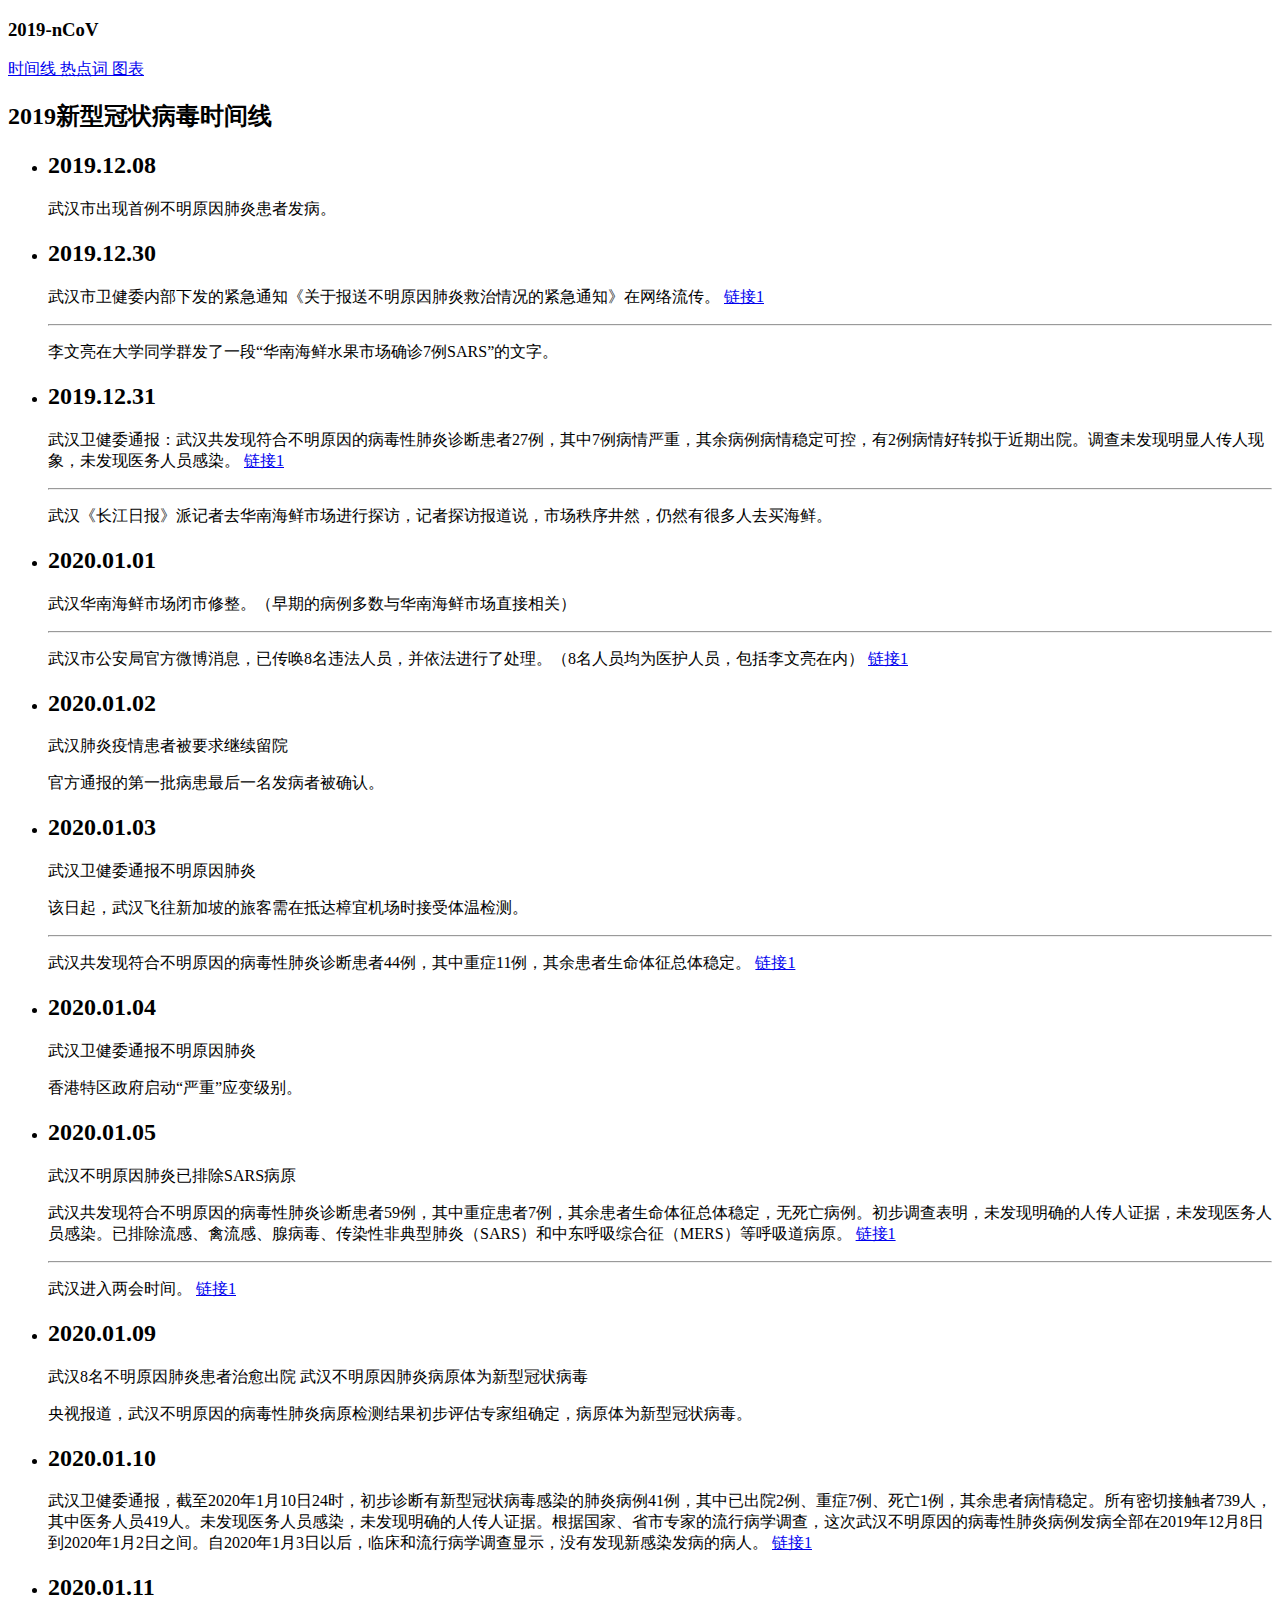
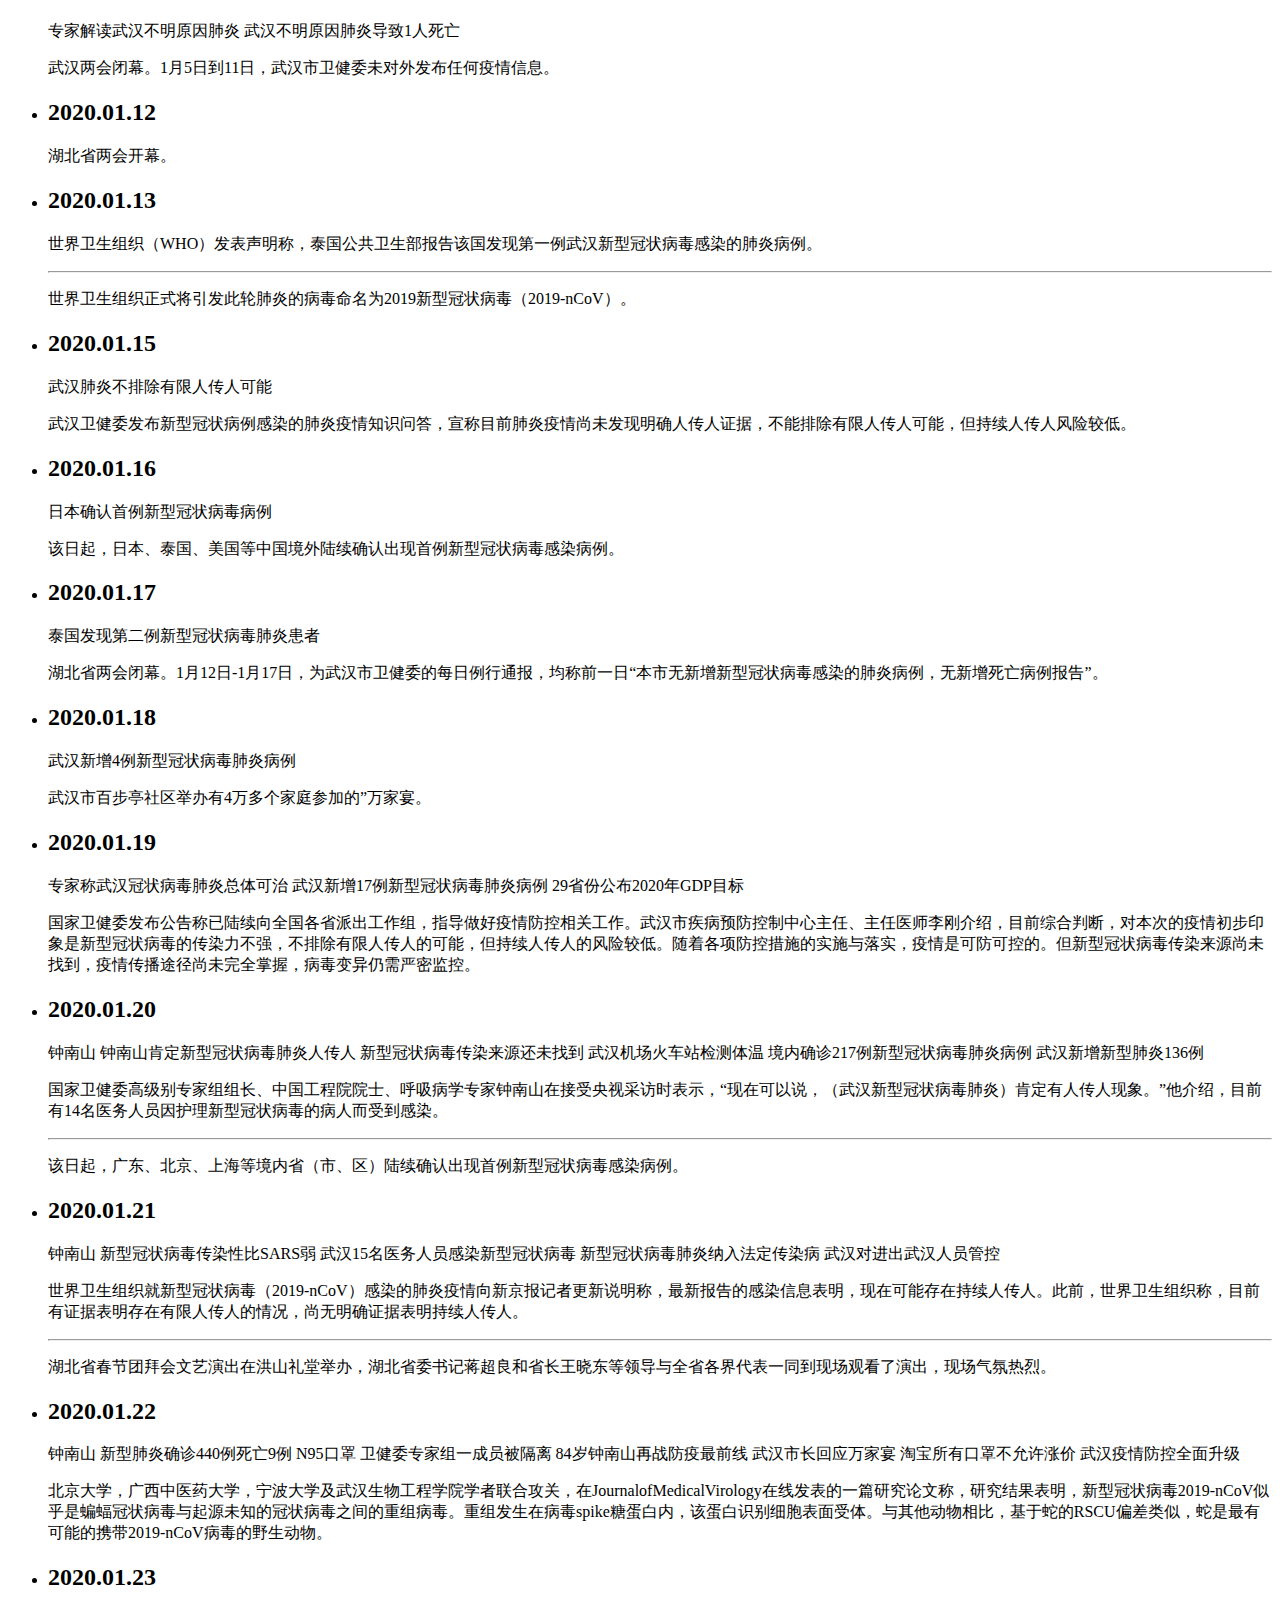
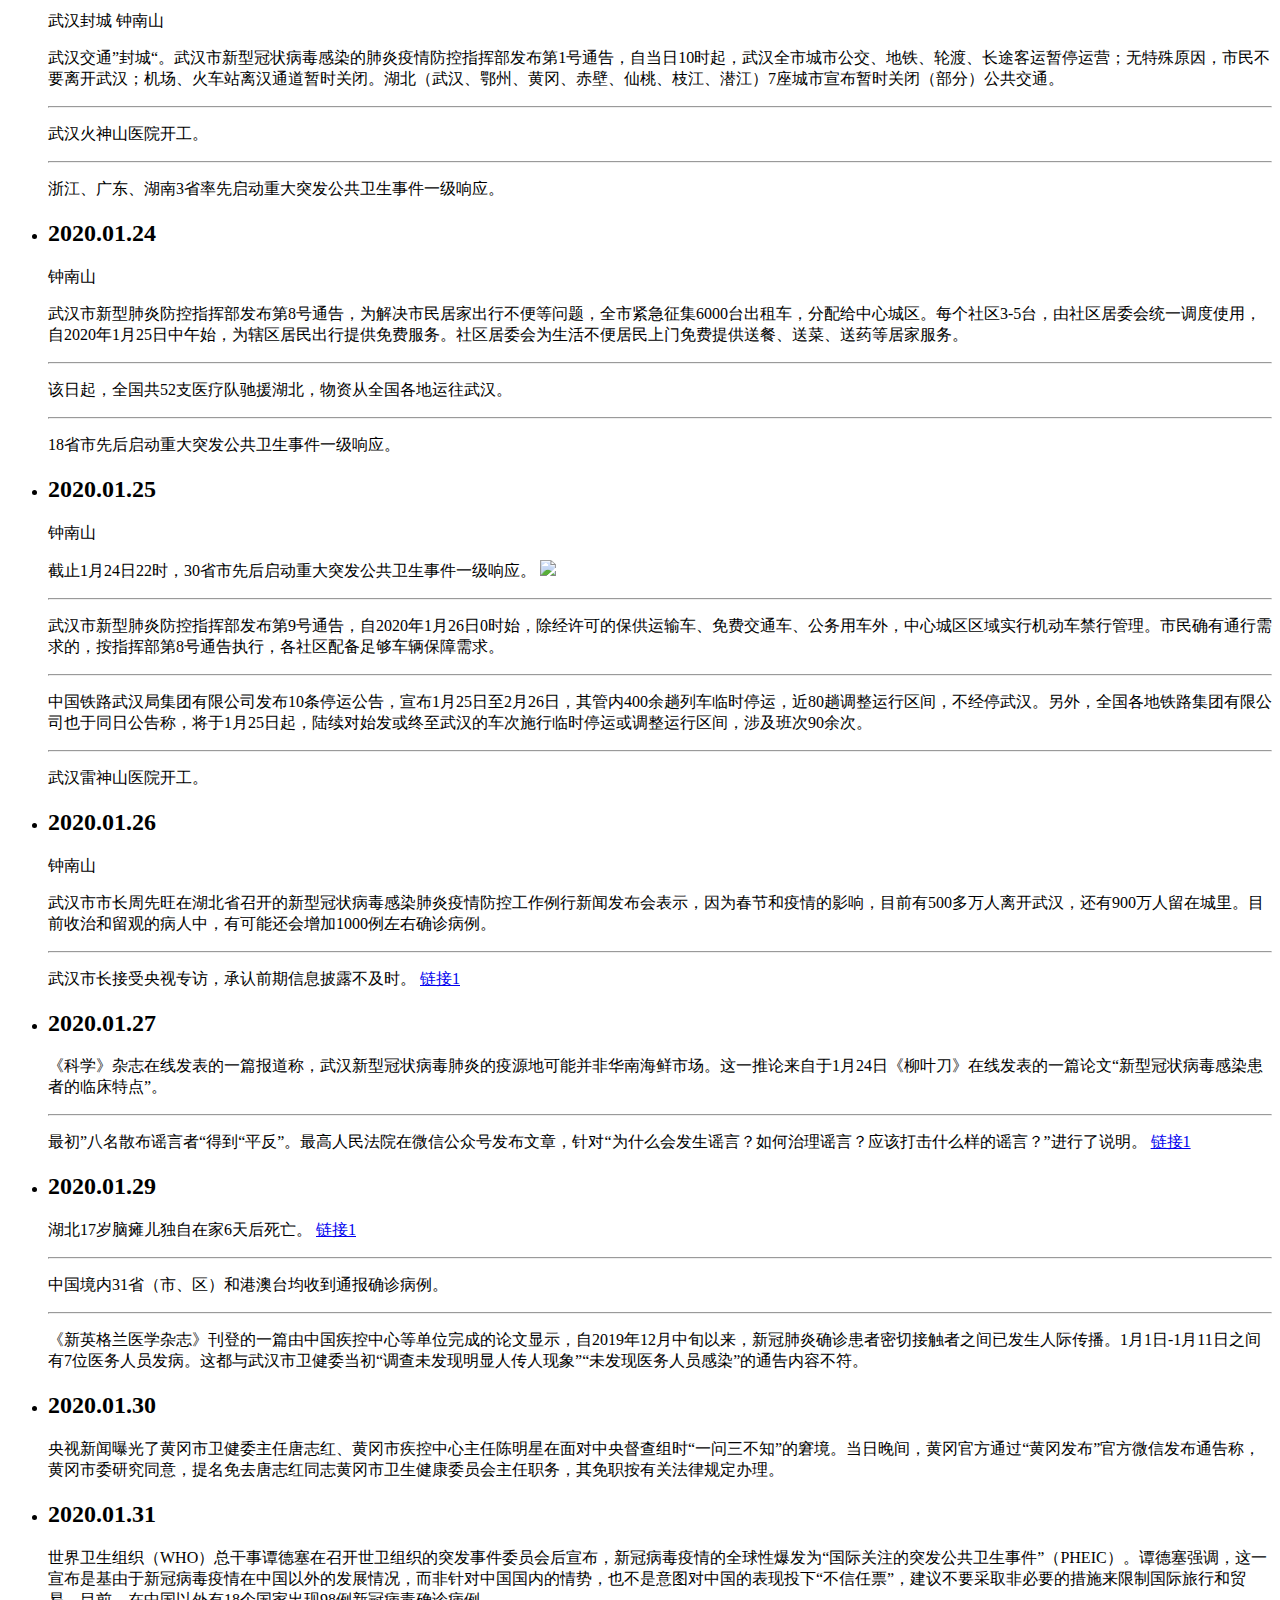
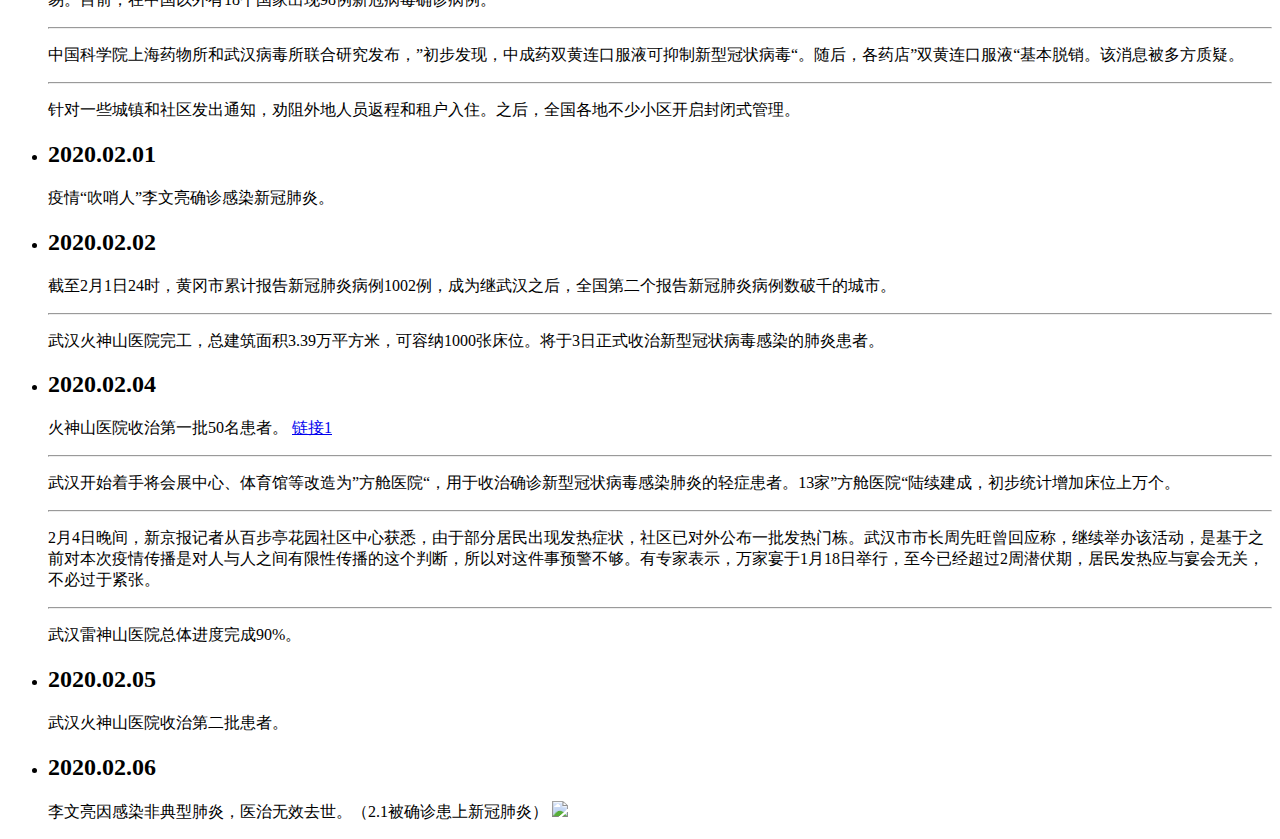
==== index.html @ a0ab7d96 "update keywords" ====
<!DOCTYPE html>
<html lang="en">
 <head>
  <meta charset="utf-8"/>
  <meta content="width=device-width, initial-scale=1, shrink-to-fit=no" name="viewport"/>
  <title>
   2019-nCoV
  </title>
  <meta content="2019-nCoV" name="description">
   <meta content="Jinglin Zou, Guodong Jin"/>
   <link href="https://2019-n-cov.github.io/css/bootstrap.min.css" rel="stylesheet"/>
   <link href="https://2019-n-cov.github.io/css/all.css" rel="stylesheet"/>
   <link href="https://2019-n-cov.github.io/css/font-awesome.min.css" rel="stylesheet"/>
   <link href="https://2019-n-cov.github.io/css/main.css" rel="stylesheet"/>
   <link href="https://2019-n-cov.github.io/css/thumbnail.css" rel="stylesheet"/>
   <script src="https://2019-n-cov.github.io/js/jquery-3.3.1.slim.min.js" type="text/javascript">
   </script>
  </meta>
 </head>
 <body>
  <div class="conver-container d-flex w-100 h-100 p-3 mx-auto flex-column">
   <header class="masthead mb-auto">
    <div class="inner">
     <h3 class="masthead-brand">
      2019-nCoV
     </h3>
     <nav class="nav nav-masthead justify-content-center">
      <a class="nav-link active" href="#">
       时间线
      </a>
      <a class="nav-link" href="https://2019-n-cov.github.io/keyword.html">
       热点词
      </a>
      <a class="nav-link" href="https://2019-n-cov.github.io/graphs.html">
       图表
      </a>
     </nav>
    </div>
   </header>
   <div class="container py-5">
    <div class="row text-center mb-5">
     <div class="col-lg-8 mx-auto">
      <h2 class="mb-0">
       2019新型冠状病毒时间线
      </h2>
     </div>
    </div>
    <!-- End -->
    <div class="row">
     <div class="col-lg-7 mx-auto">
      <!-- Timeline -->
      <ul class="timeline">
       <li class="timeline-item bg-white rounded ml-3 p-4 shadow">
        <div class="timeline-arrow">
        </div>
        <h2 class="h5 mb-0">
         2019.12.08
        </h2>
        <p class="text-small mt-2 font-weight-light">
         武汉市出现首例不明原因肺炎患者发病。
        </p>
       </li>
       <li class="timeline-item bg-white rounded ml-3 p-4 shadow">
        <div class="timeline-arrow">
        </div>
        <h2 class="h5 mb-0">
         2019.12.30
        </h2>
        <p class="text-small mt-2 font-weight-light">
         武汉市卫健委内部下发的紧急通知《关于报送不明原因肺炎救治情况的紧急通知》在网络流传。
         <a href="http://www.bjnews.com.cn/news/2019/12/31/668430.html">
          链接1
         </a>
        </p>
        <hr/>
        <p class="text-small mt-2 font-weight-light">
         李文亮在大学同学群发了一段“华南海鲜水果市场确诊7例SARS”的文字。
        </p>
       </li>
       <li class="timeline-item bg-white rounded ml-3 p-4 shadow">
        <div class="timeline-arrow">
        </div>
        <h2 class="h5 mb-0">
         2019.12.31
        </h2>
        <p class="text-small mt-2 font-weight-light">
         武汉卫健委通报：武汉共发现符合不明原因的病毒性肺炎诊断患者27例，其中7例病情严重，其余病例病情稳定可控，有2例病情好转拟于近期出院。调查未发现明显人传人现象，未发现医务人员感染。
         <a href="http://wjw.hubei.gov.cn/fbjd/dtyw/201912/t20191231_1822343.shtml">
          链接1
         </a>
        </p>
        <hr/>
        <p class="text-small mt-2 font-weight-light">
         武汉《长江日报》派记者去华南海鲜市场进行探访，记者探访报道说，市场秩序井然，仍然有很多人去买海鲜。
        </p>
       </li>
       <li class="timeline-item bg-white rounded ml-3 p-4 shadow">
        <div class="timeline-arrow">
        </div>
        <h2 class="h5 mb-0">
         2020.01.01
        </h2>
        <p class="text-small mt-2 font-weight-light">
         武汉华南海鲜市场闭市修整。（早期的病例多数与华南海鲜市场直接相关）
        </p>
        <hr/>
        <p class="text-small mt-2 font-weight-light">
         武汉市公安局官方微博消息，已传唤8名违法人员，并依法进行了处理。（8名人员均为医护人员，包括李文亮在内）
         <a href="https://chinadigitaltimes.net/chinese/2020/01/%E3%80%90%E6%97%A7%E9%97%BB%E9%87%8D%E6%B8%A9%E3%80%91%E6%AD%A6%E6%B1%89%E8%AD%A6%E6%96%B9%EF%BC%9A8%E4%BA%BA%E6%95%A3%E5%B8%83%E6%AD%A6%E6%B1%89%E8%82%BA%E7%82%8E%E4%B8%8D%E5%AE%9E%E6%B6%88%E6%81%AF/">
          链接1
         </a>
        </p>
       </li>
       <li class="timeline-item bg-white rounded ml-3 p-4 shadow">
        <div class="timeline-arrow">
        </div>
        <h2 class="h5 mb-0">
         2020.01.02
        </h2>
        <span class="small text-gray">
         武汉肺炎疫情患者被要求继续留院
        </span>
        <p class="text-small mt-2 font-weight-light">
         官方通报的第一批病患最后一名发病者被确认。
        </p>
       </li>
       <li class="timeline-item bg-white rounded ml-3 p-4 shadow">
        <div class="timeline-arrow">
        </div>
        <h2 class="h5 mb-0">
         2020.01.03
        </h2>
        <span class="small text-gray">
         武汉卫健委通报不明原因肺炎
        </span>
        <p class="text-small mt-2 font-weight-light">
         该日起，武汉飞往新加坡的旅客需在抵达樟宜机场时接受体温检测。
        </p>
        <hr/>
        <p class="text-small mt-2 font-weight-light">
         武汉共发现符合不明原因的病毒性肺炎诊断患者44例，其中重症11例，其余患者生命体征总体稳定。
         <a href="http://wjw.hubei.gov.cn/fbjd/dtyw/202001/t20200105_1903301.shtml">
          链接1
         </a>
        </p>
       </li>
       <li class="timeline-item bg-white rounded ml-3 p-4 shadow">
        <div class="timeline-arrow">
        </div>
        <h2 class="h5 mb-0">
         2020.01.04
        </h2>
        <span class="small text-gray">
         武汉卫健委通报不明原因肺炎
        </span>
        <p class="text-small mt-2 font-weight-light">
         香港特区政府启动“严重”应变级别。
        </p>
       </li>
       <li class="timeline-item bg-white rounded ml-3 p-4 shadow">
        <div class="timeline-arrow">
        </div>
        <h2 class="h5 mb-0">
         2020.01.05
        </h2>
        <span class="small text-gray">
         武汉不明原因肺炎已排除SARS病原
        </span>
        <p class="text-small mt-2 font-weight-light">
         武汉共发现符合不明原因的病毒性肺炎诊断患者59例，其中重症患者7例，其余患者生命体征总体稳定，无死亡病例。初步调查表明，未发现明确的人传人证据，未发现医务人员感染。已排除流感、禽流感、腺病毒、传染性非典型肺炎（SARS）和中东呼吸综合征（MERS）等呼吸道病原。
         <a href="http://wjw.hubei.gov.cn/fbjd/dtyw/202001/t20200105_1903304.shtml">
          链接1
         </a>
        </p>
        <hr/>
        <p class="text-small mt-2 font-weight-light">
         武汉进入两会时间。
         <a href="http://cjrb.cnhan.com/cjrb/20200106/6907.htm">
          链接1
         </a>
        </p>
       </li>
       <li class="timeline-item bg-white rounded ml-3 p-4 shadow">
        <div class="timeline-arrow">
        </div>
        <h2 class="h5 mb-0">
         2020.01.09
        </h2>
        <span class="small text-gray">
         武汉8名不明原因肺炎患者治愈出院
        </span>
        <span class="small text-gray">
         武汉不明原因肺炎病原体为新型冠状病毒
        </span>
        <p class="text-small mt-2 font-weight-light">
         央视报道，武汉不明原因的病毒性肺炎病原检测结果初步评估专家组确定，病原体为新型冠状病毒。
        </p>
       </li>
       <li class="timeline-item bg-white rounded ml-3 p-4 shadow">
        <div class="timeline-arrow">
        </div>
        <h2 class="h5 mb-0">
         2020.01.10
        </h2>
        <p class="text-small mt-2 font-weight-light">
         武汉卫健委通报，截至2020年1月10日24时，初步诊断有新型冠状病毒感染的肺炎病例41例，其中已出院2例、重症7例、死亡1例，其余患者病情稳定。所有密切接触者739人，其中医务人员419人。未发现医务人员感染，未发现明确的人传人证据。根据国家、省市专家的流行病学调查，这次武汉不明原因的病毒性肺炎病例发病全部在2019年12月8日到2020年1月2日之间。自2020年1月3日以后，临床和流行病学调查显示，没有发现新感染发病的病人。
         <a href="http://wjw.hubei.gov.cn/fbjd/dtyw/202001/t20200111_1910442.shtml">
          链接1
         </a>
        </p>
       </li>
       <li class="timeline-item bg-white rounded ml-3 p-4 shadow">
        <div class="timeline-arrow">
        </div>
        <h2 class="h5 mb-0">
         2020.01.11
        </h2>
        <span class="small text-gray">
         专家解读武汉不明原因肺炎
        </span>
        <span class="small text-gray">
         武汉不明原因肺炎导致1人死亡
        </span>
        <p class="text-small mt-2 font-weight-light">
         武汉两会闭幕。1月5日到11日，武汉市卫健委未对外发布任何疫情信息。
        </p>
       </li>
       <li class="timeline-item bg-white rounded ml-3 p-4 shadow">
        <div class="timeline-arrow">
        </div>
        <h2 class="h5 mb-0">
         2020.01.12
        </h2>
        <p class="text-small mt-2 font-weight-light">
         湖北省两会开幕。
        </p>
       </li>
       <li class="timeline-item bg-white rounded ml-3 p-4 shadow">
        <div class="timeline-arrow">
        </div>
        <h2 class="h5 mb-0">
         2020.01.13
        </h2>
        <p class="text-small mt-2 font-weight-light">
         世界卫生组织（WHO）发表声明称，泰国公共卫生部报告该国发现第一例武汉新型冠状病毒感染的肺炎病例。
        </p>
        <hr/>
        <p class="text-small mt-2 font-weight-light">
         世界卫生组织正式将引发此轮肺炎的病毒命名为2019新型冠状病毒（2019-nCoV）。
        </p>
       </li>
       <li class="timeline-item bg-white rounded ml-3 p-4 shadow">
        <div class="timeline-arrow">
        </div>
        <h2 class="h5 mb-0">
         2020.01.15
        </h2>
        <span class="small text-gray">
         武汉肺炎不排除有限人传人可能
        </span>
        <p class="text-small mt-2 font-weight-light">
         武汉卫健委发布新型冠状病例感染的肺炎疫情知识问答，宣称目前肺炎疫情尚未发现明确人传人证据，不能排除有限人传人可能，但持续人传人风险较低。
        </p>
       </li>
       <li class="timeline-item bg-white rounded ml-3 p-4 shadow">
        <div class="timeline-arrow">
        </div>
        <h2 class="h5 mb-0">
         2020.01.16
        </h2>
        <span class="small text-gray">
         日本确认首例新型冠状病毒病例
        </span>
        <p class="text-small mt-2 font-weight-light">
         该日起，日本、泰国、美国等中国境外陆续确认出现首例新型冠状病毒感染病例。
        </p>
       </li>
       <li class="timeline-item bg-white rounded ml-3 p-4 shadow">
        <div class="timeline-arrow">
        </div>
        <h2 class="h5 mb-0">
         2020.01.17
        </h2>
        <span class="small text-gray">
         泰国发现第二例新型冠状病毒肺炎患者
        </span>
        <p class="text-small mt-2 font-weight-light">
         湖北省两会闭幕。1月12日-1月17日，为武汉市卫健委的每日例行通报，均称前一日“本市无新增新型冠状病毒感染的肺炎病例，无新增死亡病例报告”。
        </p>
       </li>
       <li class="timeline-item bg-white rounded ml-3 p-4 shadow">
        <div class="timeline-arrow">
        </div>
        <h2 class="h5 mb-0">
         2020.01.18
        </h2>
        <span class="small text-gray">
         武汉新增4例新型冠状病毒肺炎病例
        </span>
        <p class="text-small mt-2 font-weight-light">
         武汉市百步亭社区举办有4万多个家庭参加的”万家宴。
        </p>
       </li>
       <li class="timeline-item bg-white rounded ml-3 p-4 shadow">
        <div class="timeline-arrow">
        </div>
        <h2 class="h5 mb-0">
         2020.01.19
        </h2>
        <span class="small text-gray">
         专家称武汉冠状病毒肺炎总体可治
        </span>
        <span class="small text-gray">
         武汉新增17例新型冠状病毒肺炎病例
        </span>
        <span class="small text-gray">
         29省份公布2020年GDP目标
        </span>
        <p class="text-small mt-2 font-weight-light">
         国家卫健委发布公告称已陆续向全国各省派出工作组，指导做好疫情防控相关工作。武汉市疾病预防控制中心主任、主任医师李刚介绍，目前综合判断，对本次的疫情初步印象是新型冠状病毒的传染力不强，不排除有限人传人的可能，但持续人传人的风险较低。随着各项防控措施的实施与落实，疫情是可防可控的。但新型冠状病毒传染来源尚未找到，疫情传播途径尚未完全掌握，病毒变异仍需严密监控。
        </p>
       </li>
       <li class="timeline-item bg-white rounded ml-3 p-4 shadow">
        <div class="timeline-arrow">
        </div>
        <h2 class="h5 mb-0">
         2020.01.20
        </h2>
        <span class="small text-gray">
         钟南山
        </span>
        <span class="small text-gray">
         钟南山肯定新型冠状病毒肺炎人传人
        </span>
        <span class="small text-gray">
         新型冠状病毒传染来源还未找到
        </span>
        <span class="small text-gray">
         武汉机场火车站检测体温
        </span>
        <span class="small text-gray">
         境内确诊217例新型冠状病毒肺炎病例
        </span>
        <span class="small text-gray">
         武汉新增新型肺炎136例
        </span>
        <p class="text-small mt-2 font-weight-light">
         国家卫健委高级别专家组组长、中国工程院院士、呼吸病学专家钟南山在接受央视采访时表示，“现在可以说，（武汉新型冠状病毒肺炎）肯定有人传人现象。”他介绍，目前有14名医务人员因护理新型冠状病毒的病人而受到感染。
        </p>
        <hr/>
        <p class="text-small mt-2 font-weight-light">
         该日起，广东、北京、上海等境内省（市、区）陆续确认出现首例新型冠状病毒感染病例。
        </p>
       </li>
       <li class="timeline-item bg-white rounded ml-3 p-4 shadow">
        <div class="timeline-arrow">
        </div>
        <h2 class="h5 mb-0">
         2020.01.21
        </h2>
        <span class="small text-gray">
         钟南山
        </span>
        <span class="small text-gray">
         新型冠状病毒传染性比SARS弱
        </span>
        <span class="small text-gray">
         武汉15名医务人员感染新型冠状病毒
        </span>
        <span class="small text-gray">
         新型冠状病毒肺炎纳入法定传染病
        </span>
        <span class="small text-gray">
         武汉对进出武汉人员管控
        </span>
        <p class="text-small mt-2 font-weight-light">
         世界卫生组织就新型冠状病毒（2019-nCoV）感染的肺炎疫情向新京报记者更新说明称，最新报告的感染信息表明，现在可能存在持续人传人。此前，世界卫生组织称，目前有证据表明存在有限人传人的情况，尚无明确证据表明持续人传人。
        </p>
        <hr/>
        <p class="text-small mt-2 font-weight-light">
         湖北省春节团拜会文艺演出在洪山礼堂举办，湖北省委书记蒋超良和省长王晓东等领导与全省各界代表一同到现场观看了演出，现场气氛热烈。
        </p>
       </li>
       <li class="timeline-item bg-white rounded ml-3 p-4 shadow">
        <div class="timeline-arrow">
        </div>
        <h2 class="h5 mb-0">
         2020.01.22
        </h2>
        <span class="small text-gray">
         钟南山
        </span>
        <span class="small text-gray">
         新型肺炎确诊440例死亡9例
        </span>
        <span class="small text-gray">
         N95口罩
        </span>
        <span class="small text-gray">
         卫健委专家组一成员被隔离
        </span>
        <span class="small text-gray">
         84岁钟南山再战防疫最前线
        </span>
        <span class="small text-gray">
         武汉市长回应万家宴
        </span>
        <span class="small text-gray">
         淘宝所有口罩不允许涨价
        </span>
        <span class="small text-gray">
         武汉疫情防控全面升级
        </span>
        <p class="text-small mt-2 font-weight-light">
         北京大学，广西中医药大学，宁波大学及武汉生物工程学院学者联合攻关，在JournalofMedicalVirology在线发表的一篇研究论文称，研究结果表明，新型冠状病毒2019-nCoV似乎是蝙蝠冠状病毒与起源未知的冠状病毒之间的重组病毒。重组发生在病毒spike糖蛋白内，该蛋白识别细胞表面受体。与其他动物相比，基于蛇的RSCU偏差类似，蛇是最有可能的携带2019-nCoV病毒的野生动物。
        </p>
       </li>
       <li class="timeline-item bg-white rounded ml-3 p-4 shadow">
        <div class="timeline-arrow">
        </div>
        <h2 class="h5 mb-0">
         2020.01.23
        </h2>
        <span class="small text-gray">
         武汉封城
        </span>
        <span class="small text-gray">
         钟南山
        </span>
        <p class="text-small mt-2 font-weight-light">
         武汉交通”封城“。武汉市新型冠状病毒感染的肺炎疫情防控指挥部发布第1号通告，自当日10时起，武汉全市城市公交、地铁、轮渡、长途客运暂停运营；无特殊原因，市民不要离开武汉；机场、火车站离汉通道暂时关闭。湖北（武汉、鄂州、黄冈、赤壁、仙桃、枝江、潜江）7座城市宣布暂时关闭（部分）公共交通。
        </p>
        <hr/>
        <p class="text-small mt-2 font-weight-light">
         武汉火神山医院开工。
        </p>
        <hr/>
        <p class="text-small mt-2 font-weight-light">
         浙江、广东、湖南3省率先启动重大突发公共卫生事件一级响应。
        </p>
       </li>
       <li class="timeline-item bg-white rounded ml-3 p-4 shadow">
        <div class="timeline-arrow">
        </div>
        <h2 class="h5 mb-0">
         2020.01.24
        </h2>
        <span class="small text-gray">
         钟南山
        </span>
        <p class="text-small mt-2 font-weight-light">
         武汉市新型肺炎防控指挥部发布第8号通告，为解决市民居家出行不便等问题，全市紧急征集6000台出租车，分配给中心城区。每个社区3-5台，由社区居委会统一调度使用，自2020年1月25日中午始，为辖区居民出行提供免费服务。社区居委会为生活不便居民上门免费提供送餐、送菜、送药等居家服务。
        </p>
        <hr/>
        <p class="text-small mt-2 font-weight-light">
         该日起，全国共52支医疗队驰援湖北，物资从全国各地运往武汉。
        </p>
        <hr/>
        <p class="text-small mt-2 font-weight-light">
         18省市先后启动重大突发公共卫生事件一级响应。
        </p>
       </li>
       <li class="timeline-item bg-white rounded ml-3 p-4 shadow">
        <div class="timeline-arrow">
        </div>
        <h2 class="h5 mb-0">
         2020.01.25
        </h2>
        <span class="small text-gray">
         钟南山
        </span>
        <p class="text-small mt-2 font-weight-light">
         截止1月24日22时，30省市先后启动重大突发公共卫生事件一级响应。
         <img src="https://2019-ncov-wuhan.github.io/imgs/https://2019-n-cov.github.io/imgs/no1_alert_provinces.png" style="width:-webkit-fill-available"/>
        </p>
        <hr/>
        <p class="text-small mt-2 font-weight-light">
         武汉市新型肺炎防控指挥部发布第9号通告，自2020年1月26日0时始，除经许可的保供运输车、免费交通车、公务用车外，中心城区区域实行机动车禁行管理。市民确有通行需求的，按指挥部第8号通告执行，各社区配备足够车辆保障需求。
        </p>
        <hr/>
        <p class="text-small mt-2 font-weight-light">
         中国铁路武汉局集团有限公司发布10条停运公告，宣布1月25日至2月26日，其管内400余趟列车临时停运，近80趟调整运行区间，不经停武汉。另外，全国各地铁路集团有限公司也于同日公告称，将于1月25日起，陆续对始发或终至武汉的车次施行临时停运或调整运行区间，涉及班次90余次。
        </p>
        <hr/>
        <p class="text-small mt-2 font-weight-light">
         武汉雷神山医院开工。
        </p>
       </li>
       <li class="timeline-item bg-white rounded ml-3 p-4 shadow">
        <div class="timeline-arrow">
        </div>
        <h2 class="h5 mb-0">
         2020.01.26
        </h2>
        <span class="small text-gray">
         钟南山
        </span>
        <p class="text-small mt-2 font-weight-light">
         武汉市市长周先旺在湖北省召开的新型冠状病毒感染肺炎疫情防控工作例行新闻发布会表示，因为春节和疫情的影响，目前有500多万人离开武汉，还有900万人留在城里。目前收治和留观的病人中，有可能还会增加1000例左右确诊病例。
        </p>
        <hr/>
        <p class="text-small mt-2 font-weight-light">
         武汉市长接受央视专访，承认前期信息披露不及时。
         <a href="http://china.caixin.com/2020-01-27/101508817.html">
          链接1
         </a>
        </p>
       </li>
       <li class="timeline-item bg-white rounded ml-3 p-4 shadow">
        <div class="timeline-arrow">
        </div>
        <h2 class="h5 mb-0">
         2020.01.27
        </h2>
        <p class="text-small mt-2 font-weight-light">
         《科学》杂志在线发表的一篇报道称，武汉新型冠状病毒肺炎的疫源地可能并非华南海鲜市场。这一推论来自于1月24日《柳叶刀》在线发表的一篇论文“新型冠状病毒感染患者的临床特点”。
        </p>
        <hr/>
        <p class="text-small mt-2 font-weight-light">
         最初”八名散布谣言者“得到“平反”。最高人民法院在微信公众号发布文章，针对“为什么会发生谣言？如何治理谣言？应该打击什么样的谣言？”进行了说明。
         <a href="https://xueqiu.com/1184824257/140098158">
          链接1
         </a>
        </p>
       </li>
       <li class="timeline-item bg-white rounded ml-3 p-4 shadow">
        <div class="timeline-arrow">
        </div>
        <h2 class="h5 mb-0">
         2020.01.29
        </h2>
        <p class="text-small mt-2 font-weight-light">
         湖北17岁脑瘫儿独自在家6天后死亡。
         <a href="https://chinadigitaltimes.net/chinese/2020/01/%e5%a4%a7%e7%b1%b3%e5%92%8c%e5%b0%8f%e7%b1%b3-%e5%ae%b6%e4%ba%ba%e7%96%91%e4%bc%bc%e6%96%b0%e5%86%a0%e8%82%ba%e7%82%8e%e8%a2%ab%e9%9a%94%e7%a6%bb%ef%bc%8c%e6%b9%96%e5%8c%9717%e5%b2%81%e8%84%91/">
          链接1
         </a>
        </p>
        <hr/>
        <p class="text-small mt-2 font-weight-light">
         中国境内31省（市、区）和港澳台均收到通报确诊病例。
        </p>
        <hr/>
        <p class="text-small mt-2 font-weight-light">
         《新英格兰医学杂志》刊登的一篇由中国疾控中心等单位完成的论文显示，自2019年12月中旬以来，新冠肺炎确诊患者密切接触者之间已发生人际传播。1月1日-1月11日之间有7位医务人员发病。这都与武汉市卫健委当初“调查未发现明显人传人现象”“未发现医务人员感染”的通告内容不符。
        </p>
       </li>
       <li class="timeline-item bg-white rounded ml-3 p-4 shadow">
        <div class="timeline-arrow">
        </div>
        <h2 class="h5 mb-0">
         2020.01.30
        </h2>
        <p class="text-small mt-2 font-weight-light">
         央视新闻曝光了黄冈市卫健委主任唐志红、黄冈市疾控中心主任陈明星在面对中央督查组时“一问三不知”的窘境。当日晚间，黄冈官方通过“黄冈发布”官方微信发布通告称，黄冈市委研究同意，提名免去唐志红同志黄冈市卫生健康委员会主任职务，其免职按有关法律规定办理。
        </p>
       </li>
       <li class="timeline-item bg-white rounded ml-3 p-4 shadow">
        <div class="timeline-arrow">
        </div>
        <h2 class="h5 mb-0">
         2020.01.31
        </h2>
        <p class="text-small mt-2 font-weight-light">
         世界卫生组织（WHO）总干事谭德塞在召开世卫组织的突发事件委员会后宣布，新冠病毒疫情的全球性爆发为“国际关注的突发公共卫生事件”（PHEIC）。谭德塞强调，这一宣布是基由于新冠病毒疫情在中国以外的发展情况，而非针对中国国内的情势，也不是意图对中国的表现投下“不信任票”，建议不要采取非必要的措施来限制国际旅行和贸易。目前，在中国以外有18个国家出现98例新冠病毒确诊病例。
        </p>
        <hr/>
        <p class="text-small mt-2 font-weight-light">
         中国科学院上海药物所和武汉病毒所联合研究发布，”初步发现，中成药双黄连口服液可抑制新型冠状病毒“。随后，各药店”双黄连口服液“基本脱销。该消息被多方质疑。
        </p>
        <hr/>
        <p class="text-small mt-2 font-weight-light">
         针对一些城镇和社区发出通知，劝阻外地人员返程和租户入住。之后，全国各地不少小区开启封闭式管理。
        </p>
       </li>
       <li class="timeline-item bg-white rounded ml-3 p-4 shadow">
        <div class="timeline-arrow">
        </div>
        <h2 class="h5 mb-0">
         2020.02.01
        </h2>
        <p class="text-small mt-2 font-weight-light">
         疫情“吹哨人”李文亮确诊感染新冠肺炎。
        </p>
       </li>
       <li class="timeline-item bg-white rounded ml-3 p-4 shadow">
        <div class="timeline-arrow">
        </div>
        <h2 class="h5 mb-0">
         2020.02.02
        </h2>
        <p class="text-small mt-2 font-weight-light">
         截至2月1日24时，黄冈市累计报告新冠肺炎病例1002例，成为继武汉之后，全国第二个报告新冠肺炎病例数破千的城市。
        </p>
        <hr/>
        <p class="text-small mt-2 font-weight-light">
         武汉火神山医院完工，总建筑面积3.39万平方米，可容纳1000张床位。将于3日正式收治新型冠状病毒感染的肺炎患者。
        </p>
       </li>
       <li class="timeline-item bg-white rounded ml-3 p-4 shadow">
        <div class="timeline-arrow">
        </div>
        <h2 class="h5 mb-0">
         2020.02.04
        </h2>
        <p class="text-small mt-2 font-weight-light">
         火神山医院收治第一批50名患者。
         <a href="https://www.thepaper.cn/newsDetail_forward_5772866">
          链接1
         </a>
        </p>
        <hr/>
        <p class="text-small mt-2 font-weight-light">
         武汉开始着手将会展中心、体育馆等改造为”方舱医院“，用于收治确诊新型冠状病毒感染肺炎的轻症患者。13家”方舱医院“陆续建成，初步统计增加床位上万个。
        </p>
        <hr/>
        <p class="text-small mt-2 font-weight-light">
         2月4日晚间，新京报记者从百步亭花园社区中心获悉，由于部分居民出现发热症状，社区已对外公布一批发热门栋。武汉市市长周先旺曾回应称，继续举办该活动，是基于之前对本次疫情传播是对人与人之间有限性传播的这个判断，所以对这件事预警不够。有专家表示，万家宴于1月18日举行，至今已经超过2周潜伏期，居民发热应与宴会无关，不必过于紧张。
        </p>
        <hr/>
        <p class="text-small mt-2 font-weight-light">
         武汉雷神山医院总体进度完成90%。
        </p>
       </li>
       <li class="timeline-item bg-white rounded ml-3 p-4 shadow">
        <div class="timeline-arrow">
        </div>
        <h2 class="h5 mb-0">
         2020.02.05
        </h2>
        <p class="text-small mt-2 font-weight-light">
         武汉火神山医院收治第二批患者。
        </p>
       </li>
       <li class="timeline-item bg-white rounded ml-3 p-4 shadow">
        <div class="timeline-arrow">
        </div>
        <h2 class="h5 mb-0">
         2020.02.06
        </h2>
        <p class="text-small mt-2 font-weight-light">
         李文亮因感染非典型肺炎，医治无效去世。（2.1被确诊患上新冠肺炎）
         <img src="https://2019-ncov-wuhan.github.io/imgs/https://2019-n-cov.github.io/imgs/wenliang-weibo.png" style="width:-webkit-fill-available"/>
        </p>
       </li>
      </ul>
      <!-- End -->
     </div>
    </div>
   </div>
  </div>
 </body>
</html>
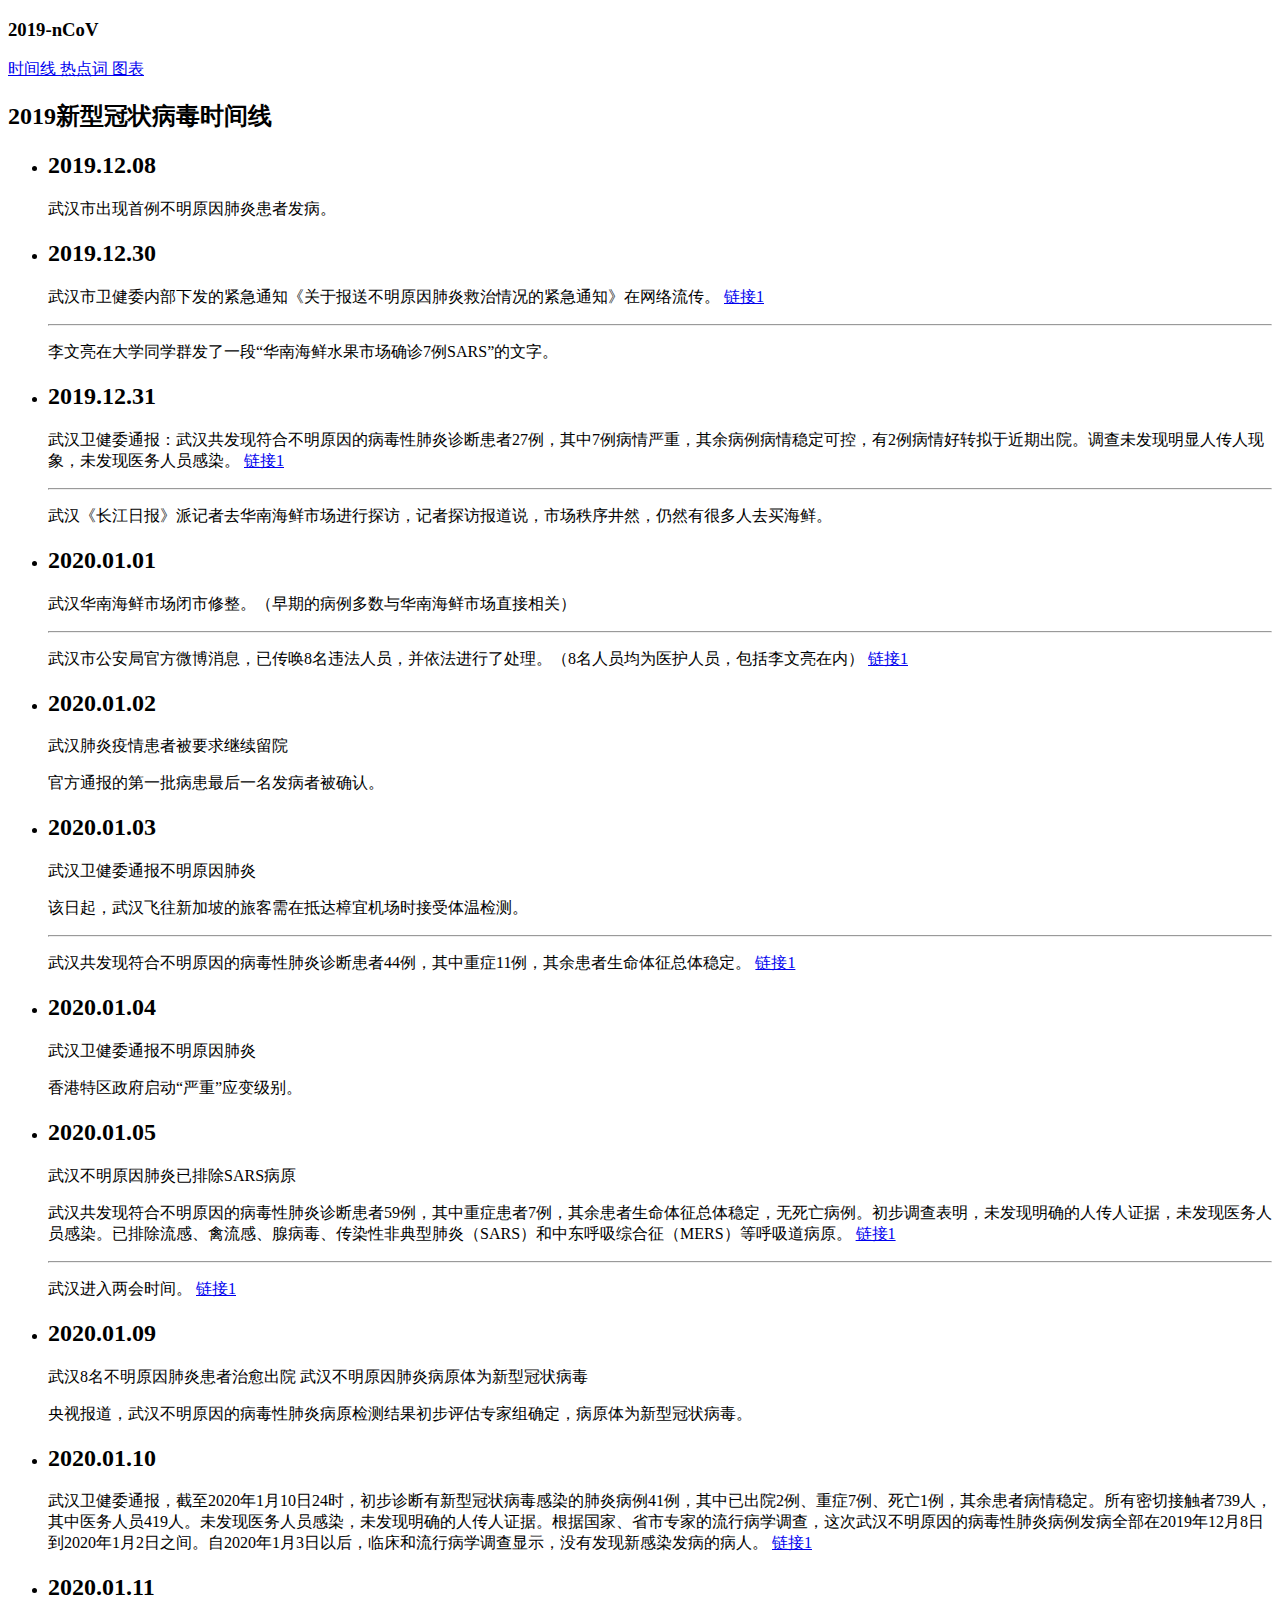
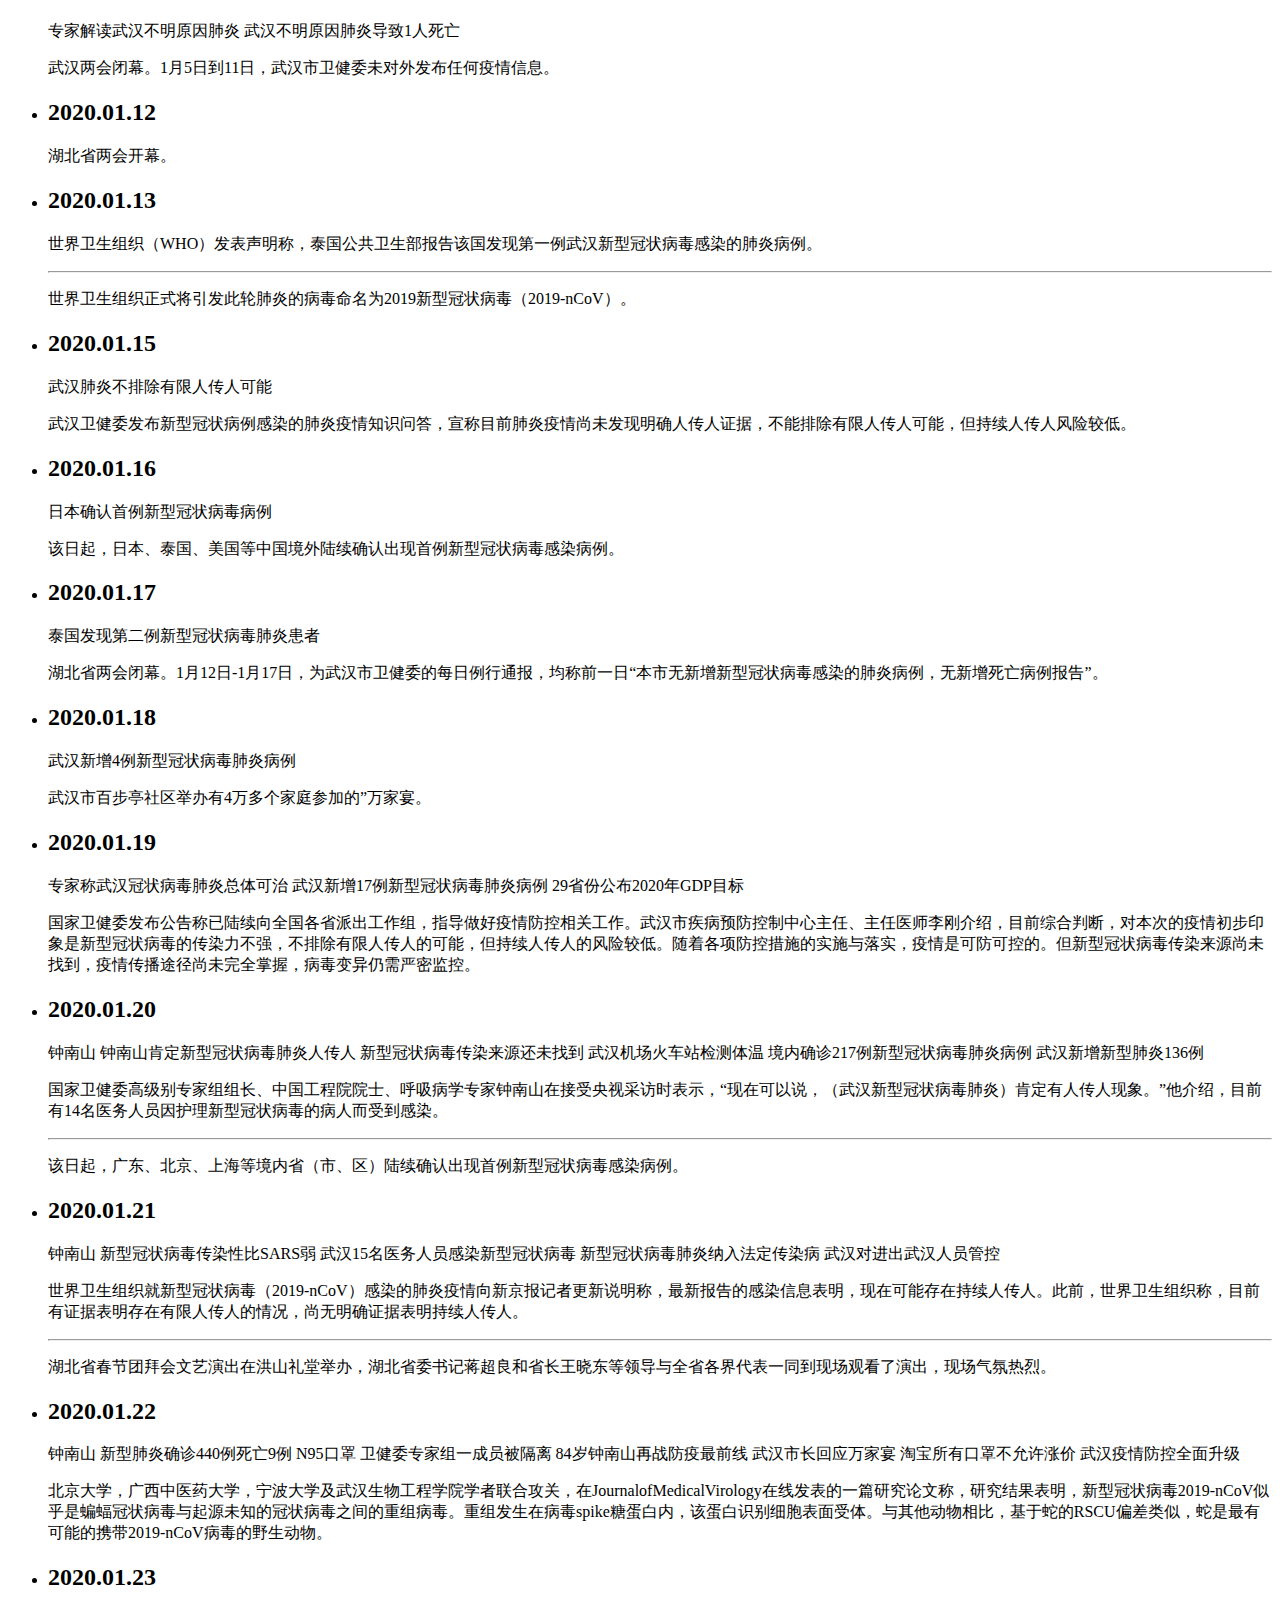
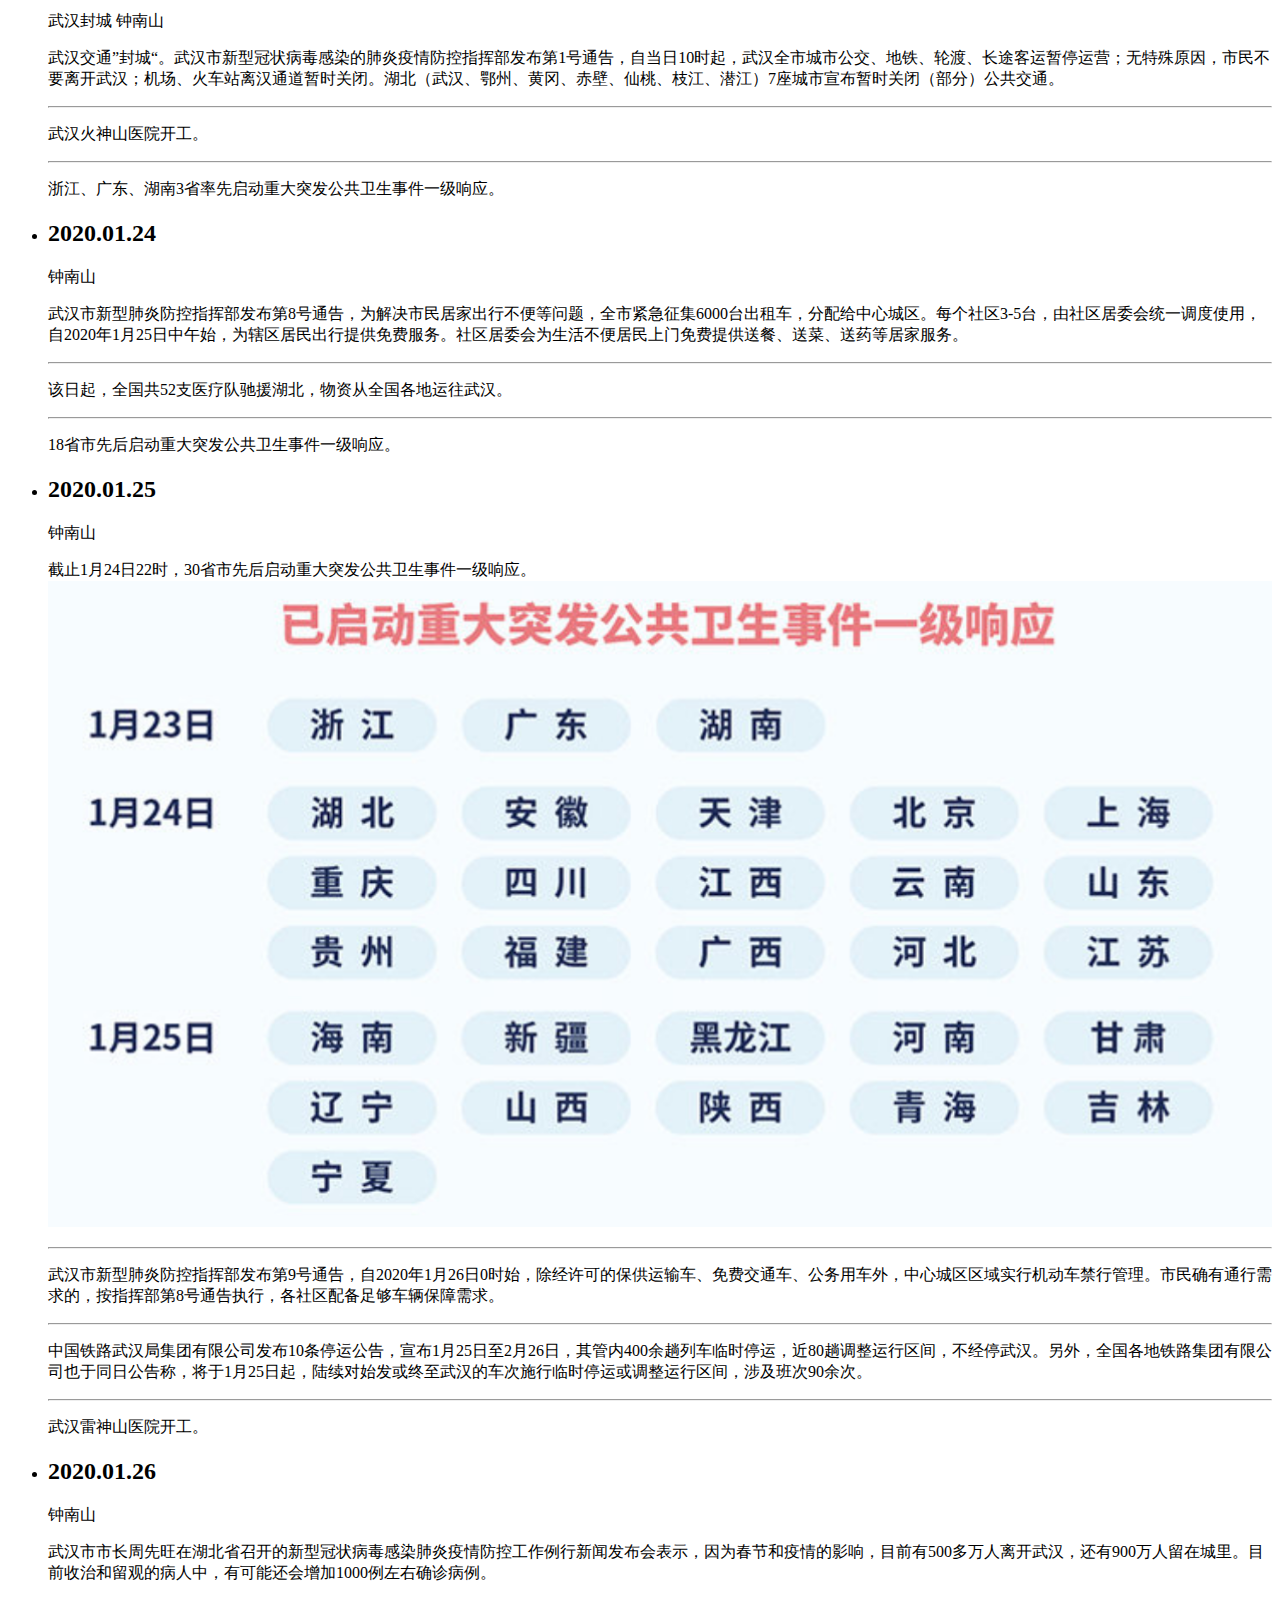
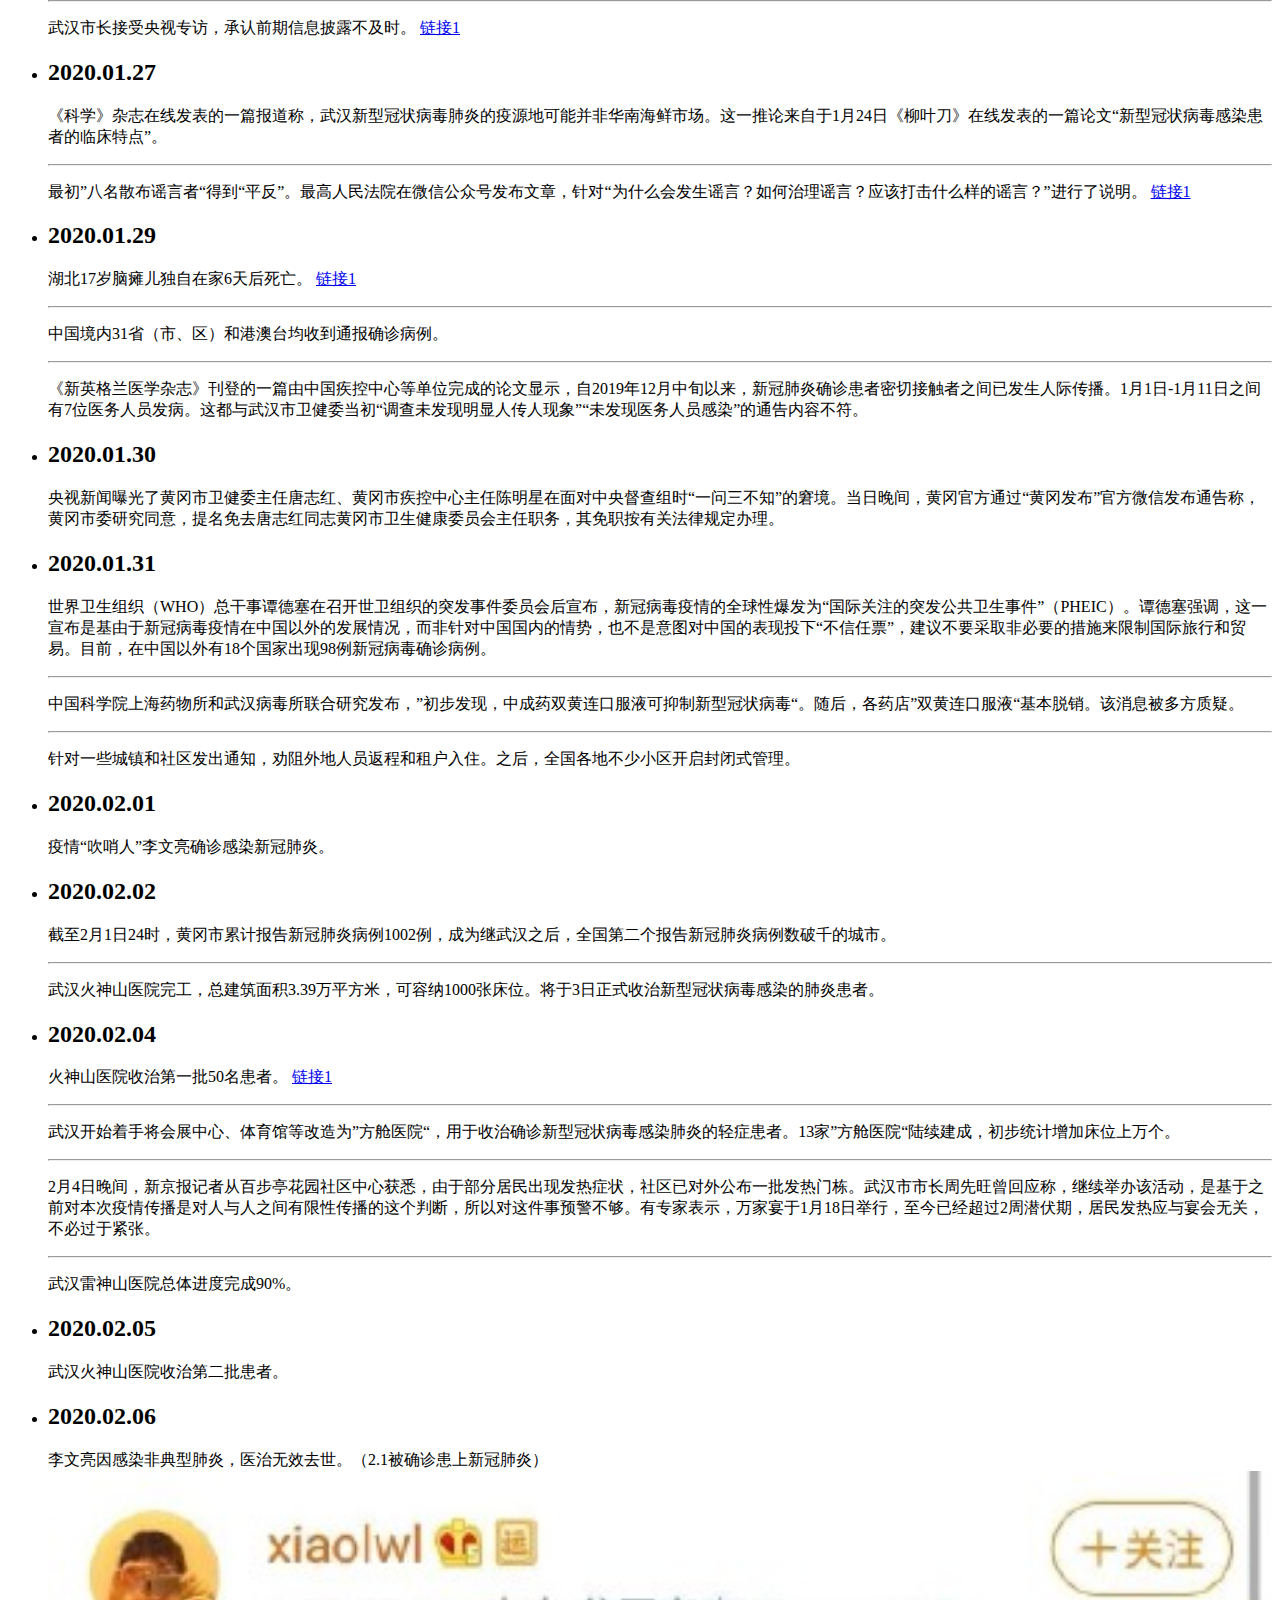
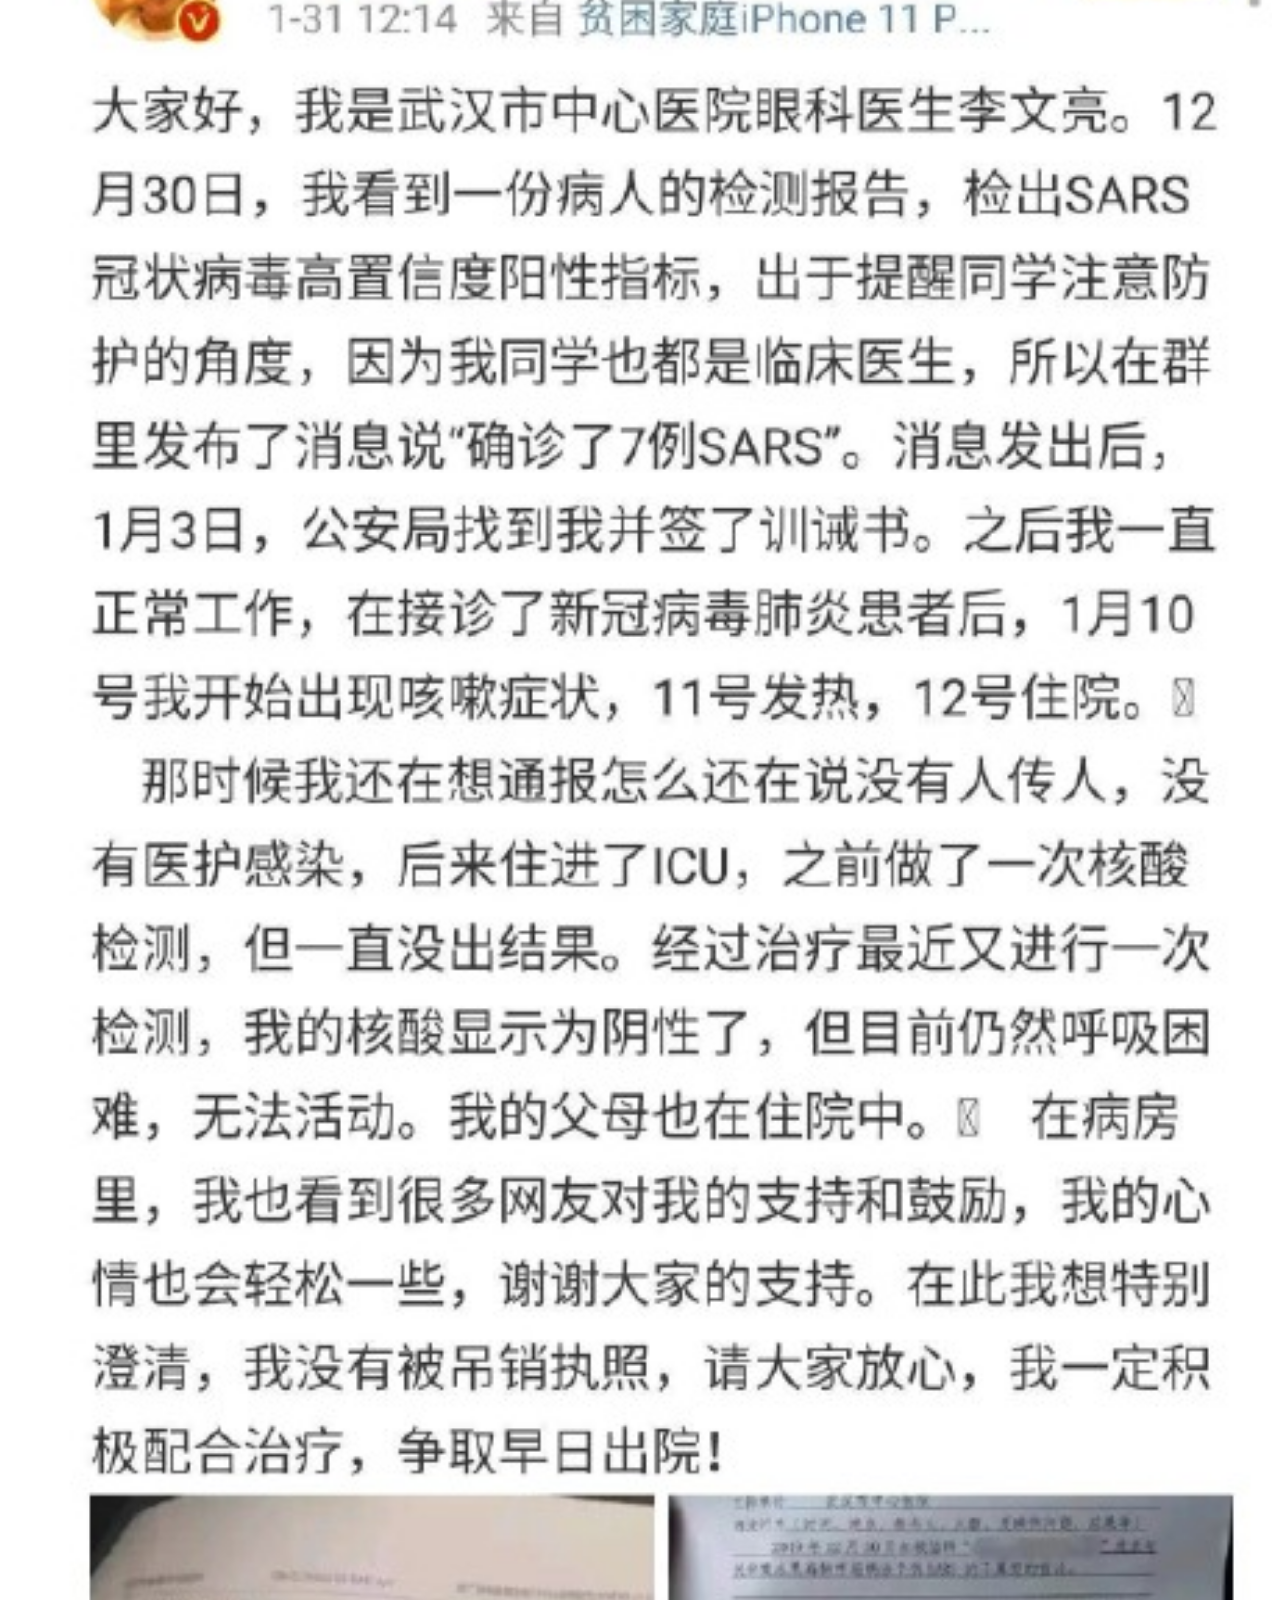
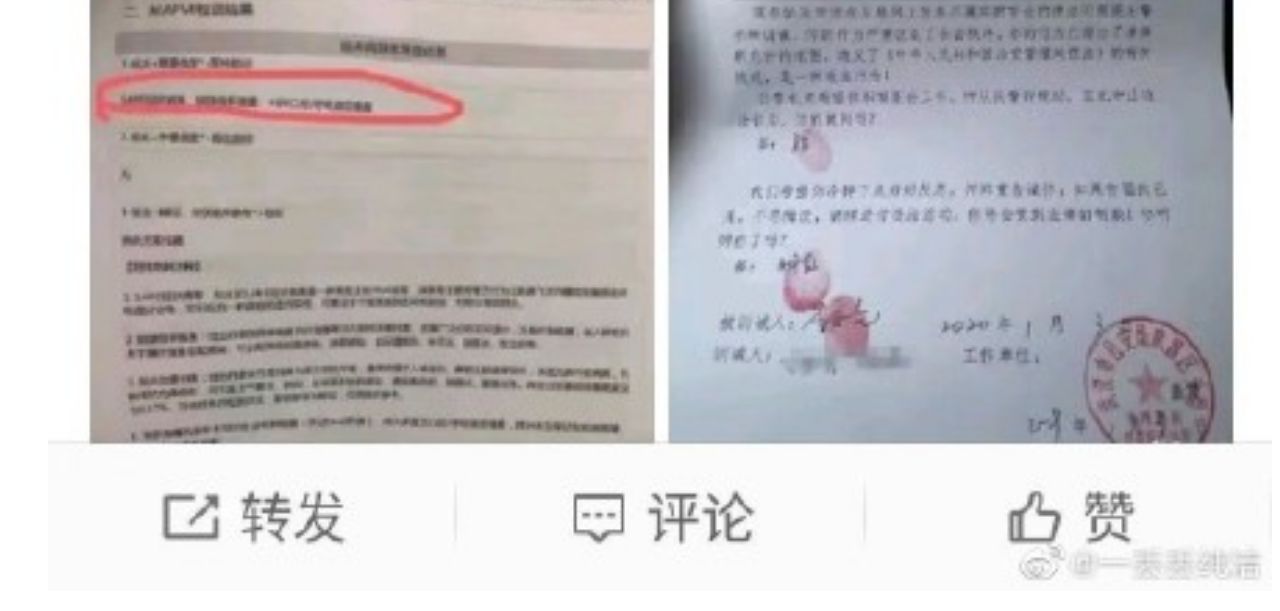
==== commit fcf7f053: "update img link" ====
--- a/index.html
+++ b/index.html
@@ -6,8 +6,8 @@
   <title>
    2019-nCoV
   </title>
-  <meta content="2019-nCoV" name="description">
-   <meta content="Jinglin Zou, Guodong Jin"/>
+  <meta content="2019-nCoV" name="description"/>
+  <meta content="Jinglin Zou, Guodong Jin">
    <link href="https://2019-n-cov.github.io/css/bootstrap.min.css" rel="stylesheet"/>
    <link href="https://2019-n-cov.github.io/css/all.css" rel="stylesheet"/>
    <link href="https://2019-n-cov.github.io/css/font-awesome.min.css" rel="stylesheet"/>
@@ -471,7 +471,7 @@
         </span>
         <p class="text-small mt-2 font-weight-light">
          截止1月24日22时，30省市先后启动重大突发公共卫生事件一级响应。
-         <img src="https://2019-ncov-wuhan.github.io/imgs/https://2019-n-cov.github.io/imgs/no1_alert_provinces.png" style="width:-webkit-fill-available"/>
+         <img src="https://2019-ncov-wuhan.github.io/imgs/no1_alert_provinces.png" style="width:-webkit-fill-available"/>
         </p>
         <hr/>
         <p class="text-small mt-2 font-weight-light">
@@ -639,7 +639,7 @@
         </h2>
         <p class="text-small mt-2 font-weight-light">
          李文亮因感染非典型肺炎，医治无效去世。（2.1被确诊患上新冠肺炎）
-         <img src="https://2019-ncov-wuhan.github.io/imgs/https://2019-n-cov.github.io/imgs/wenliang-weibo.png" style="width:-webkit-fill-available"/>
+         <img src="https://2019-ncov-wuhan.github.io/imgs/wenliang-weibo.png" style="width:-webkit-fill-available"/>
         </p>
        </li>
       </ul>
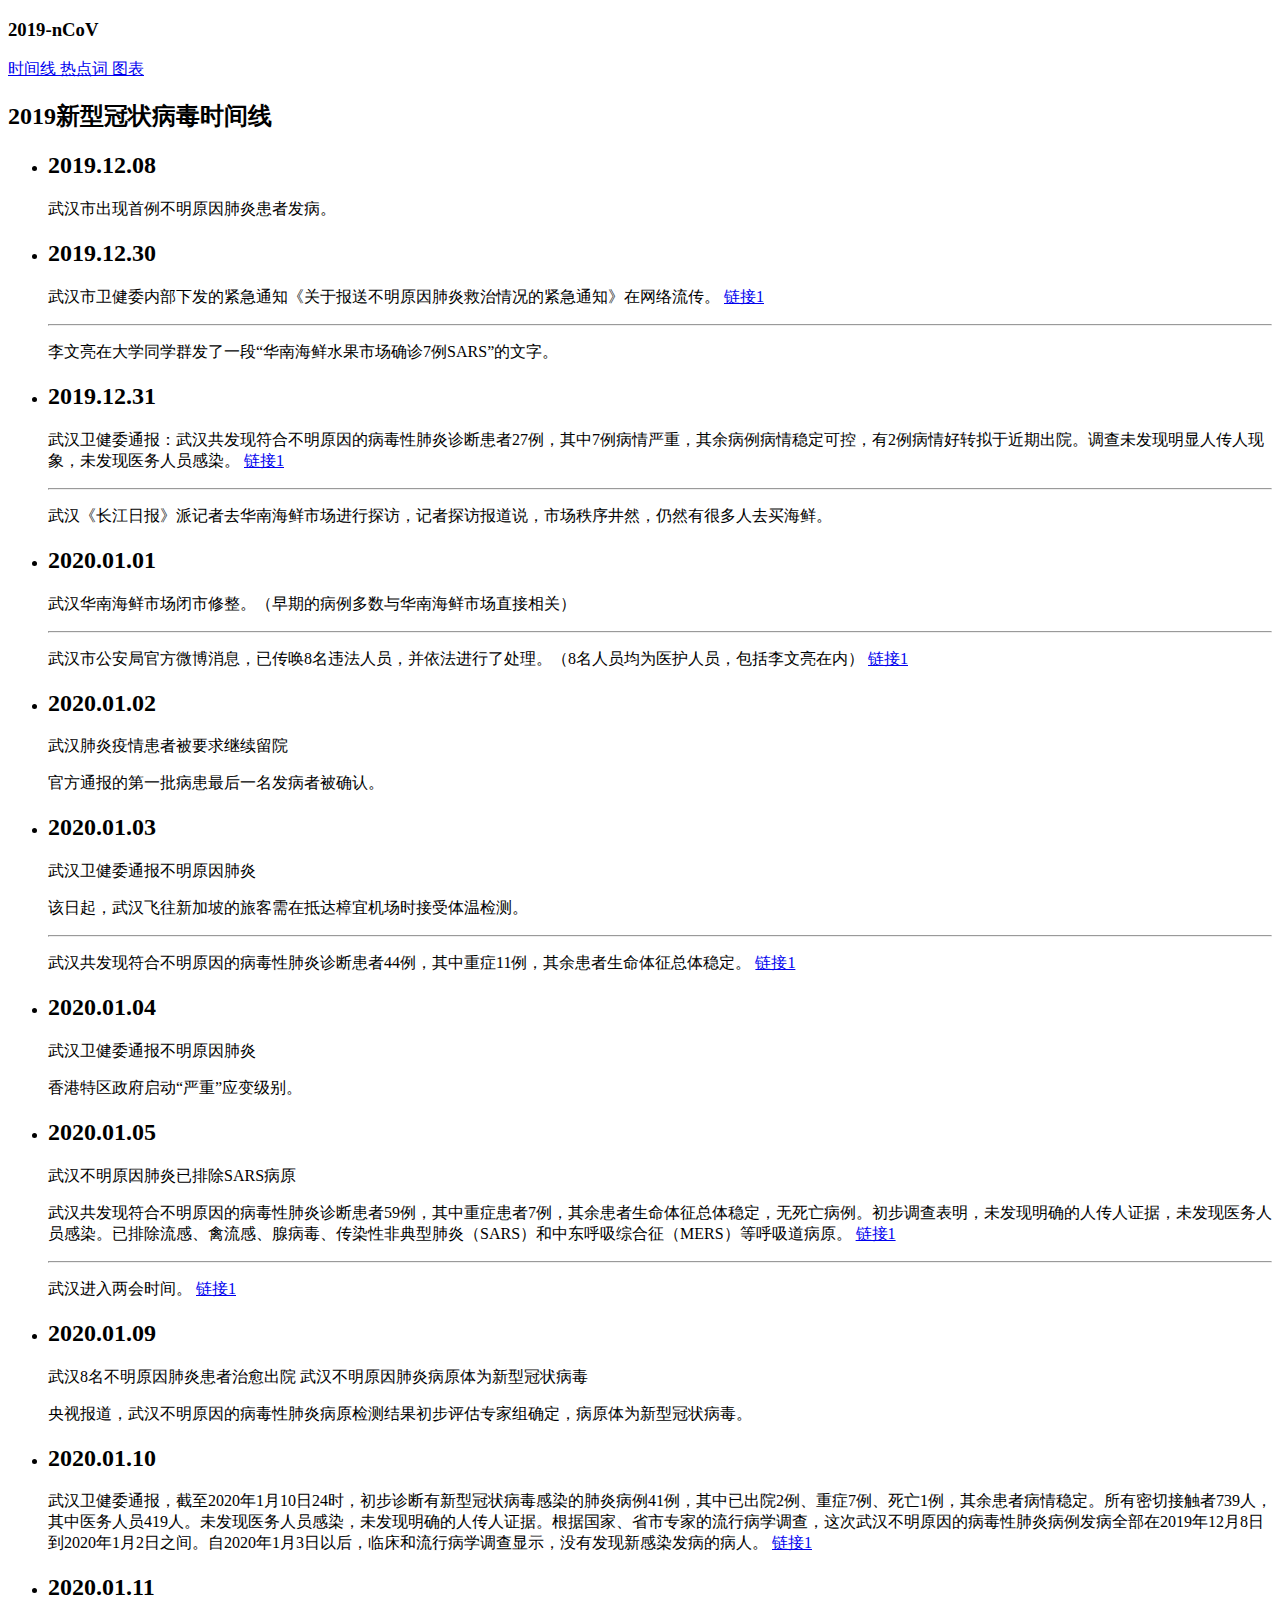
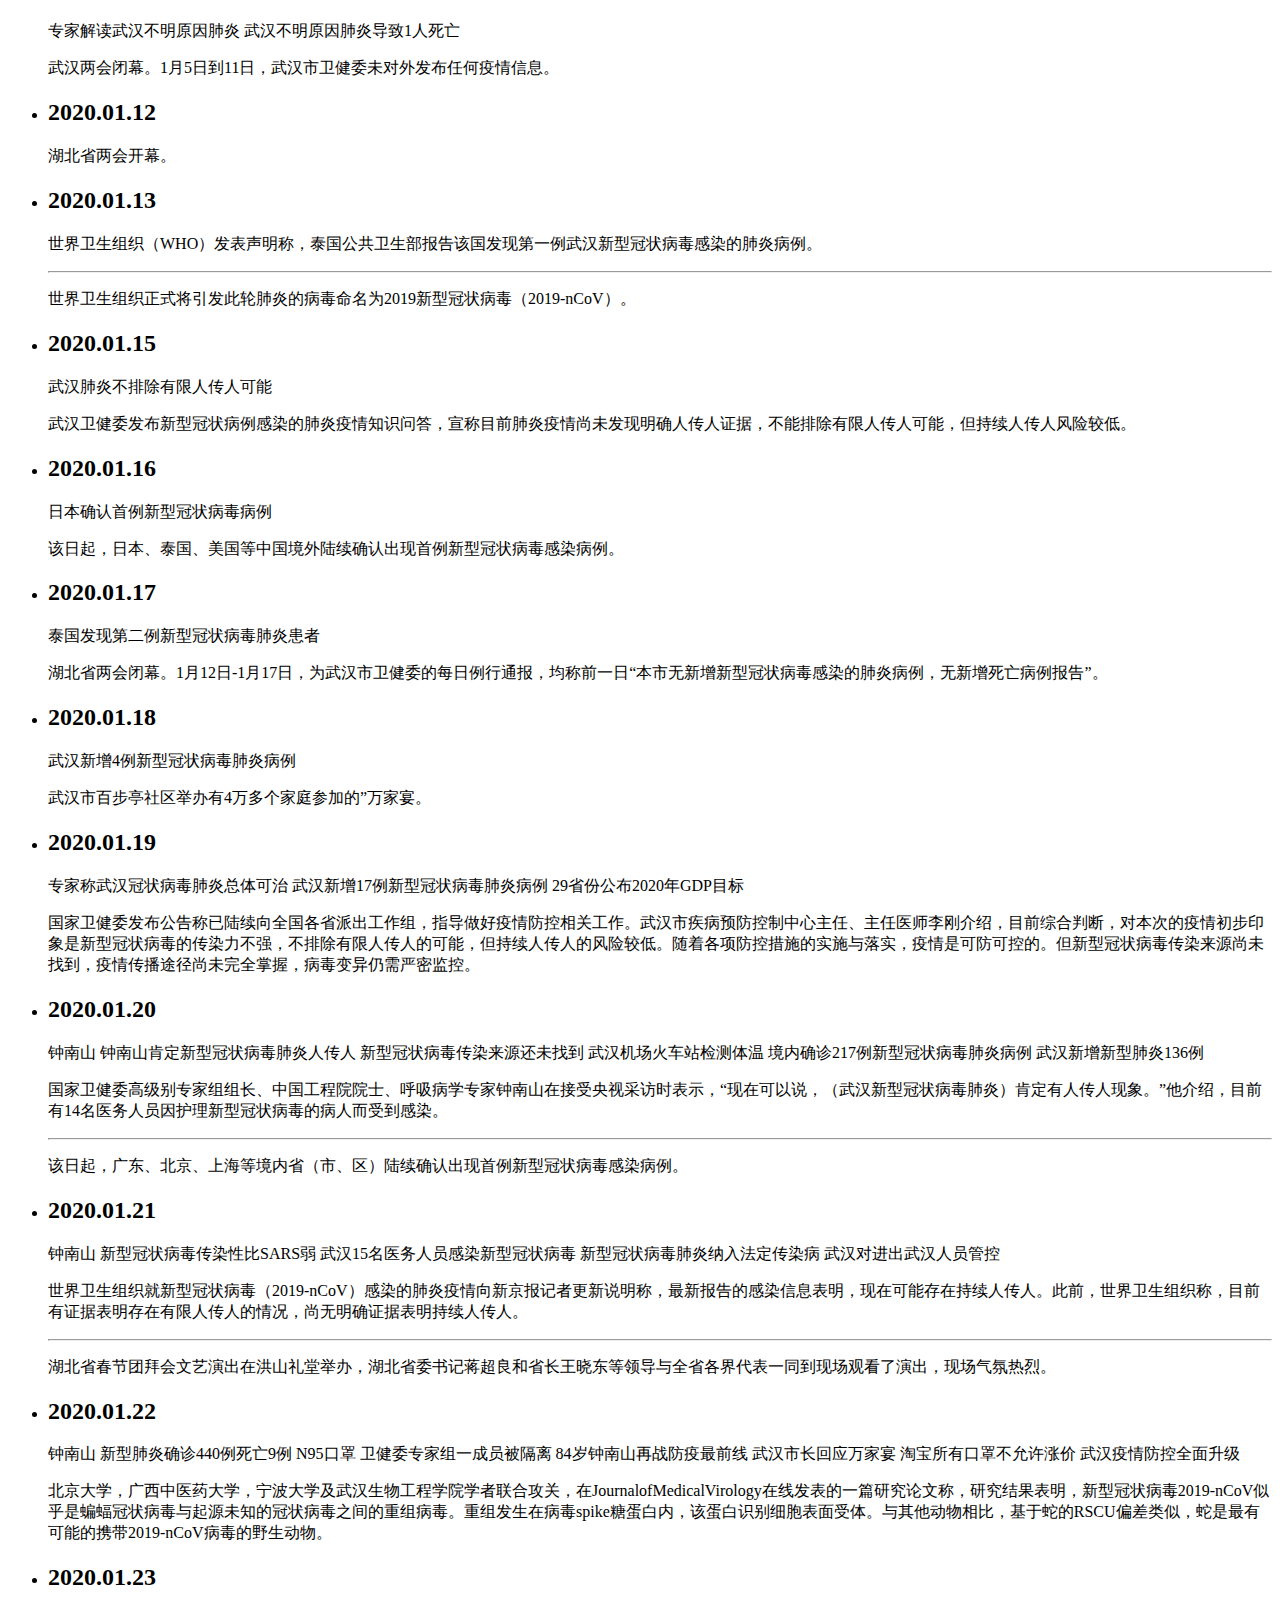
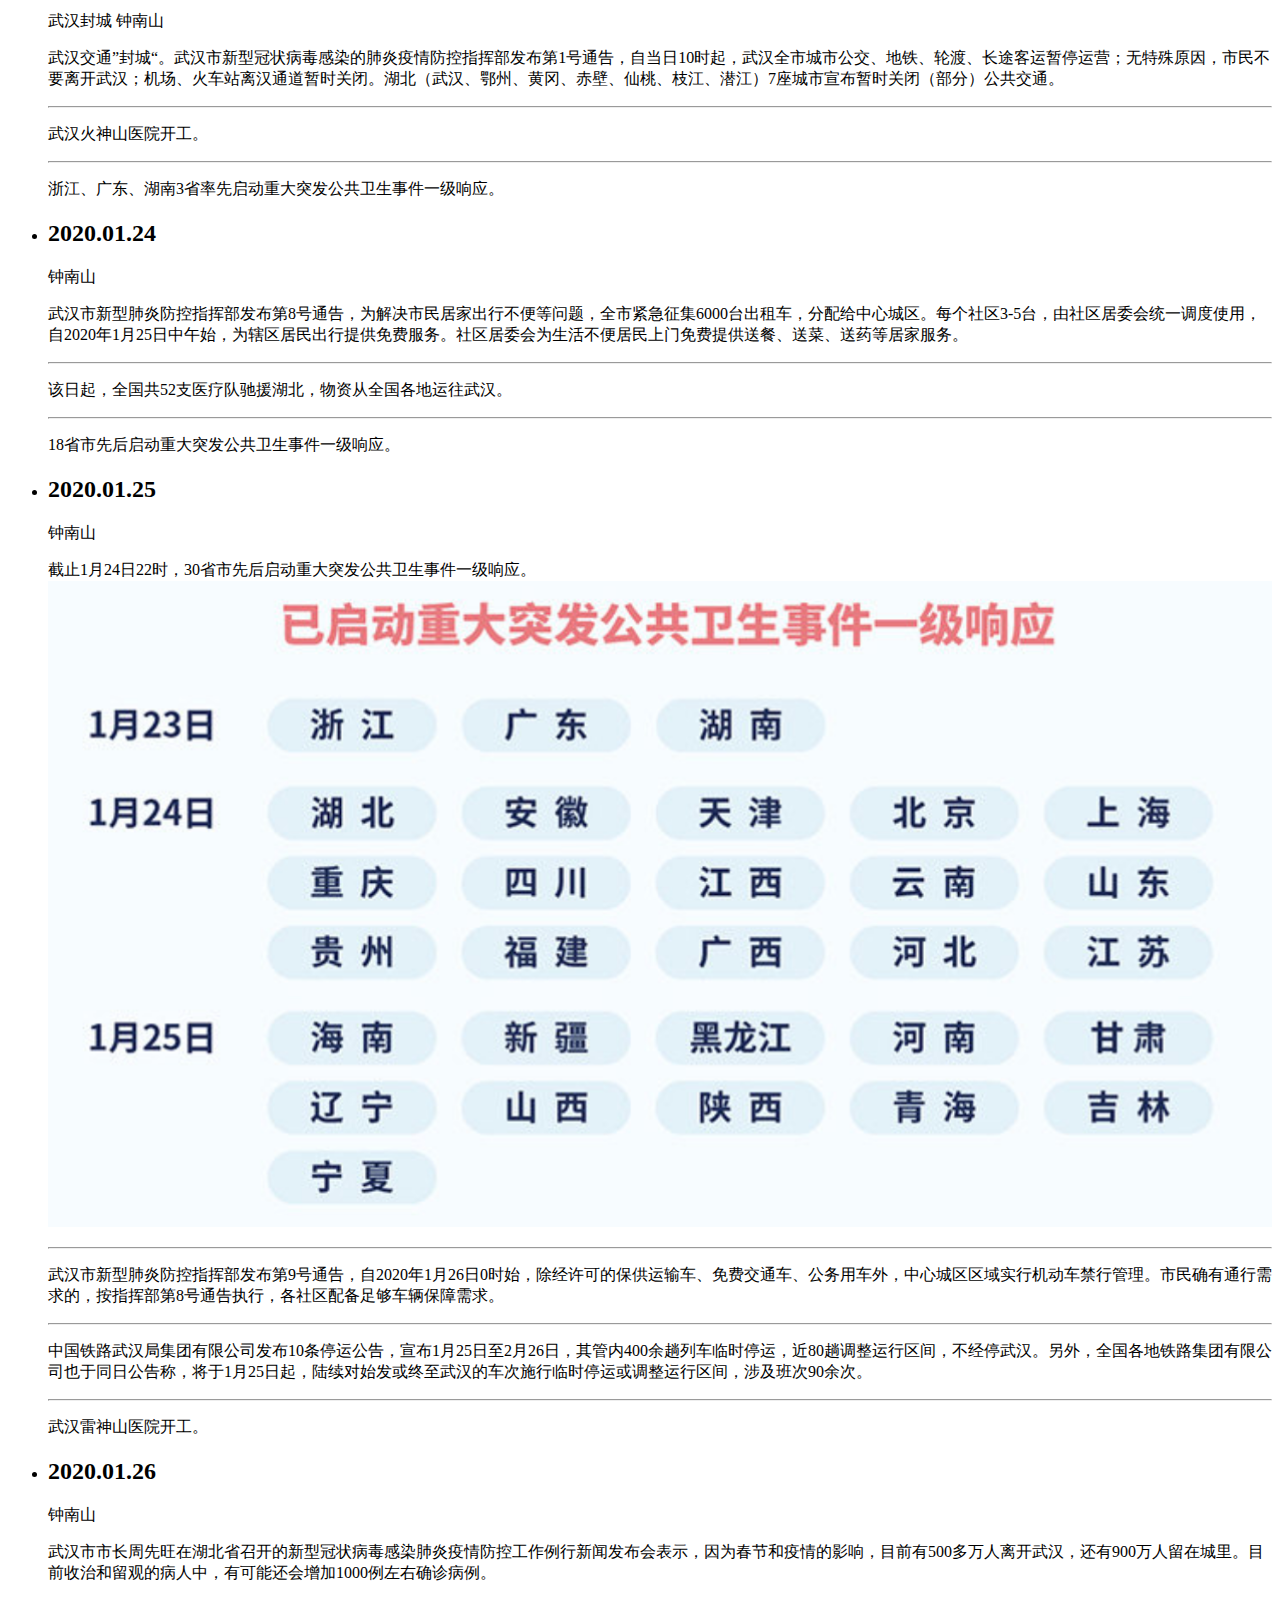
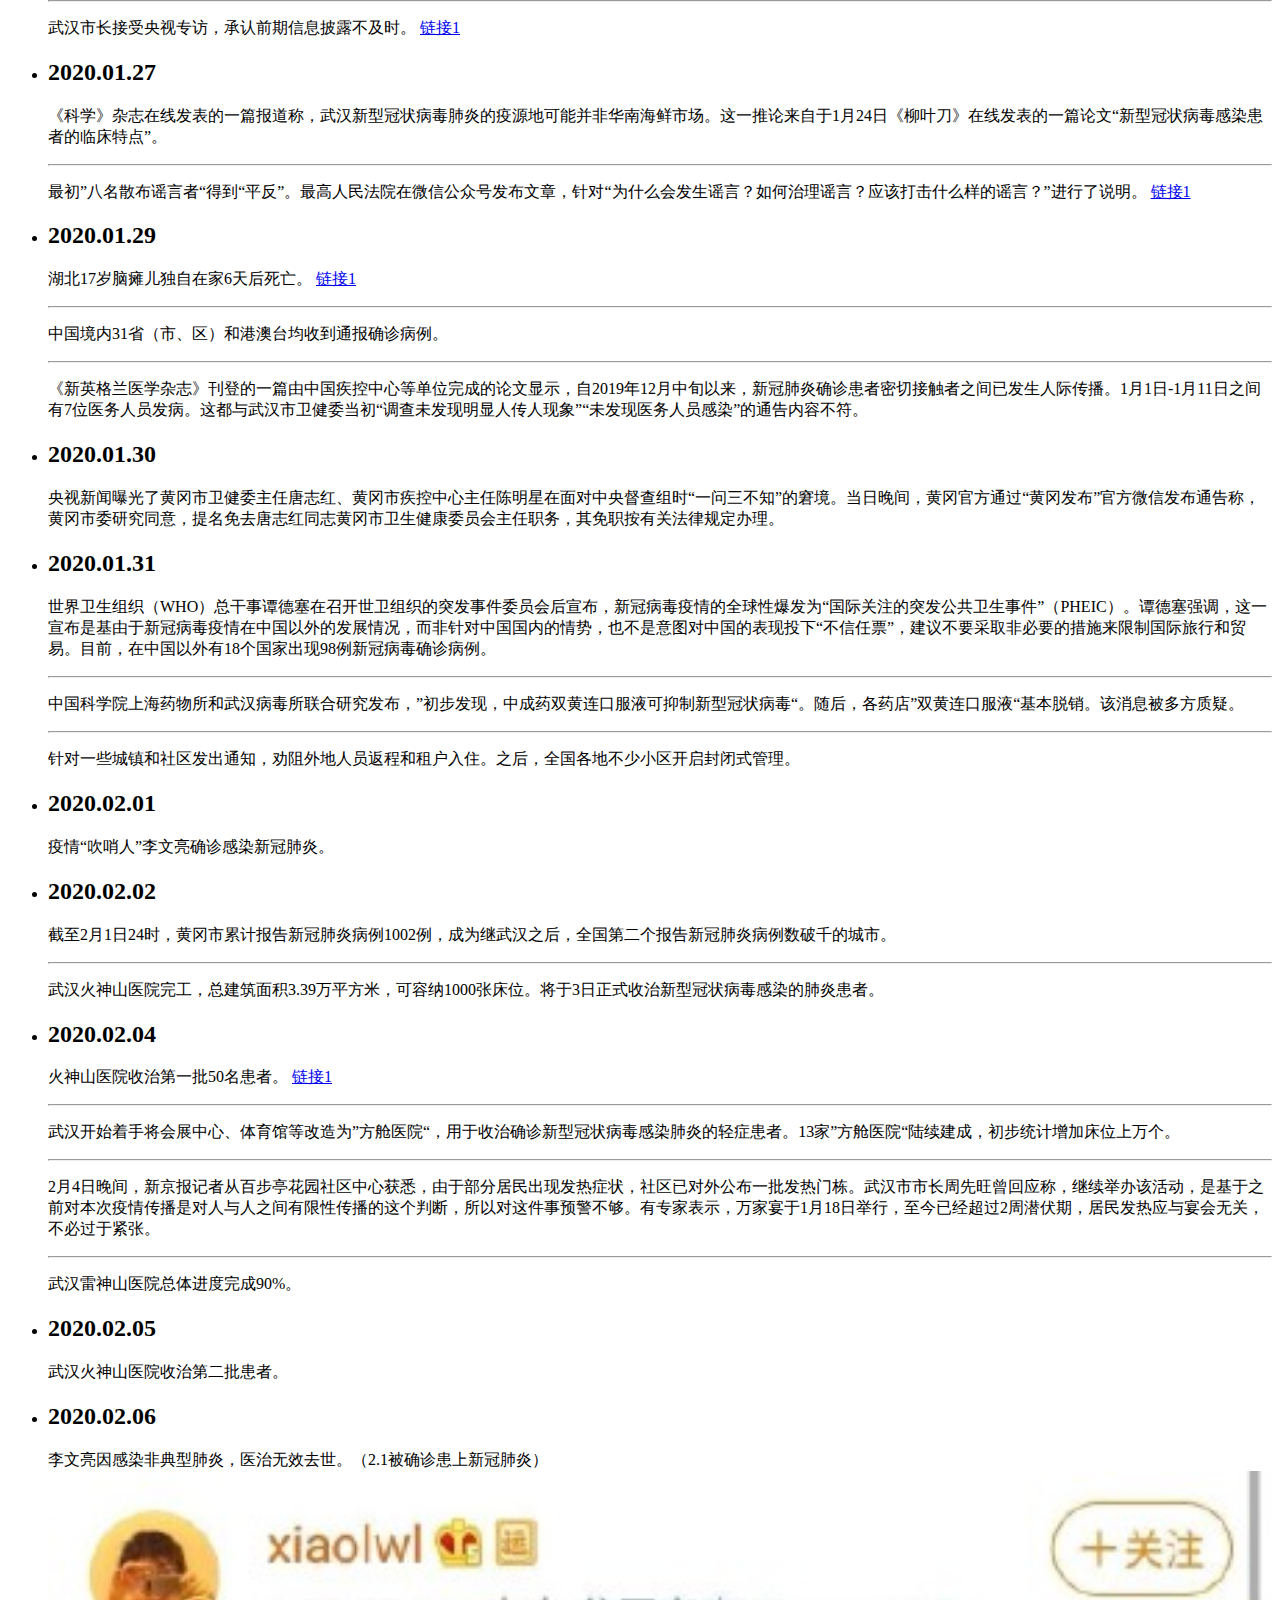
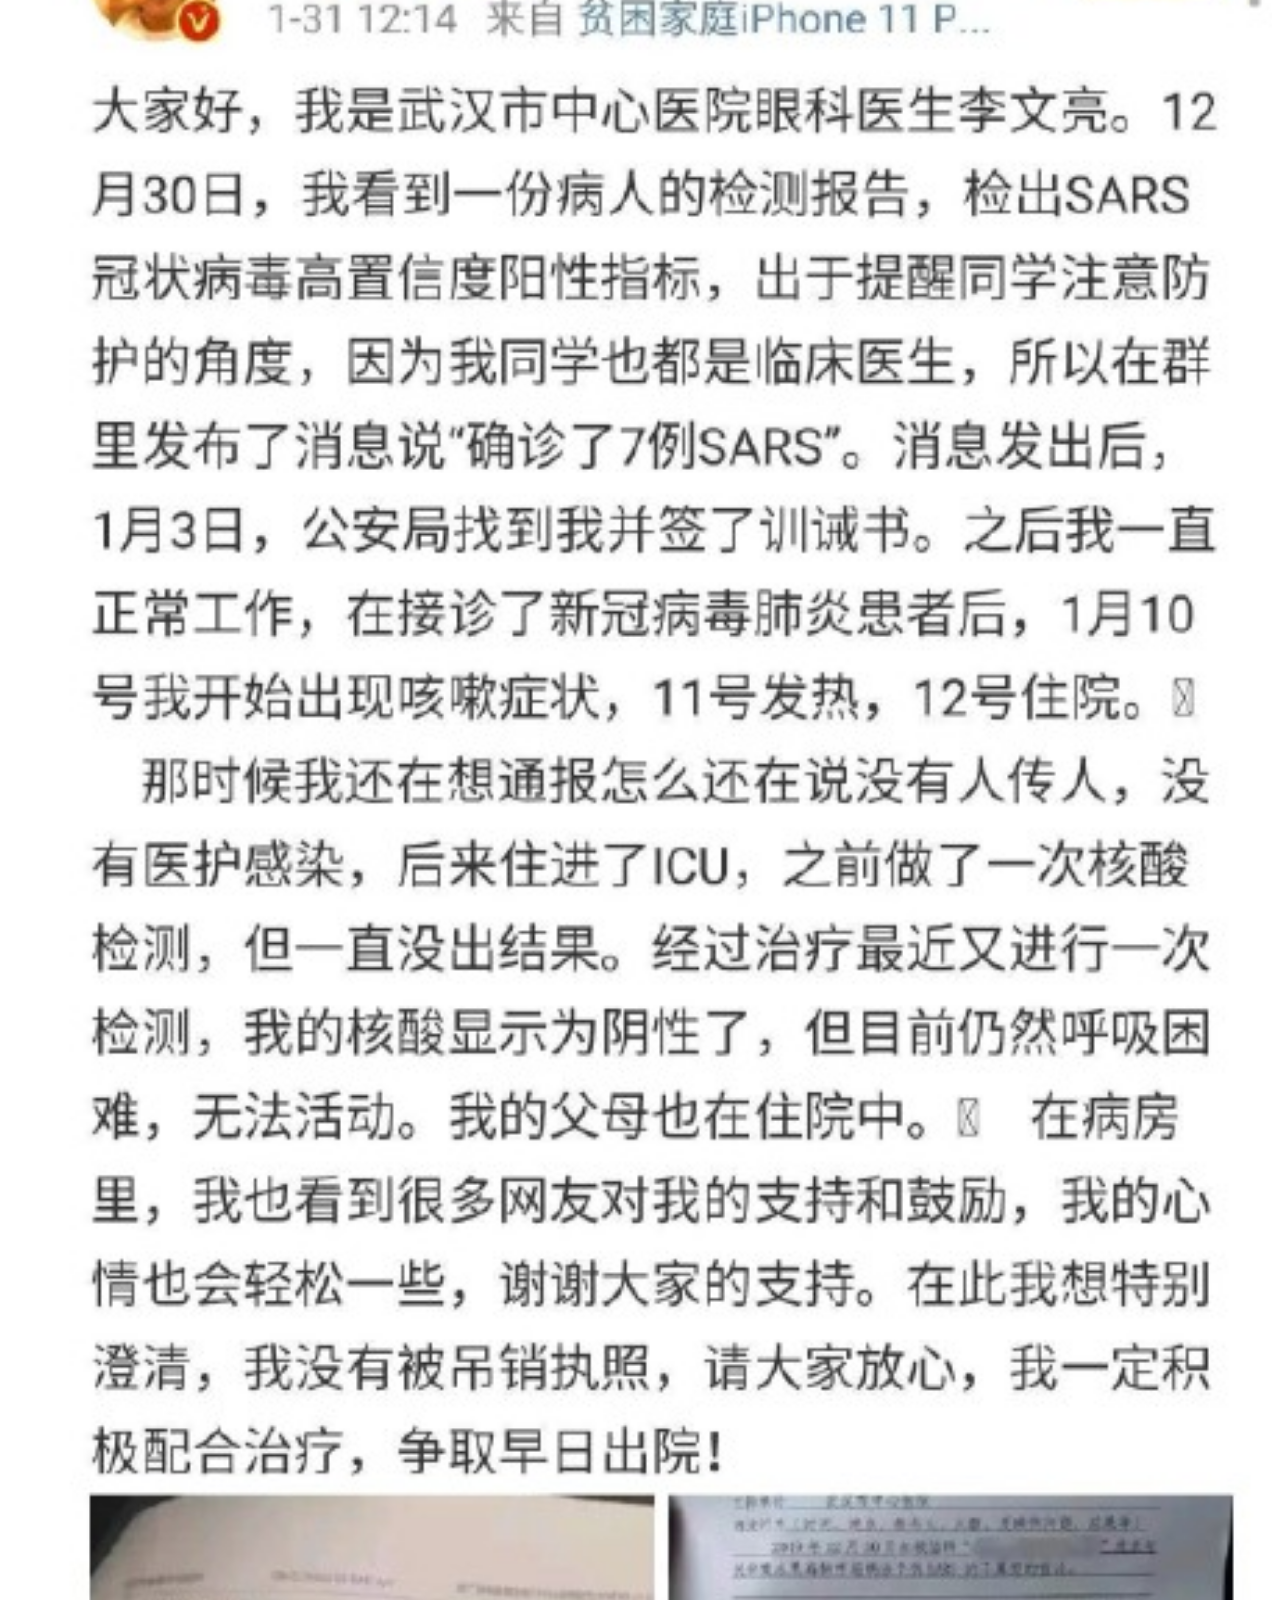
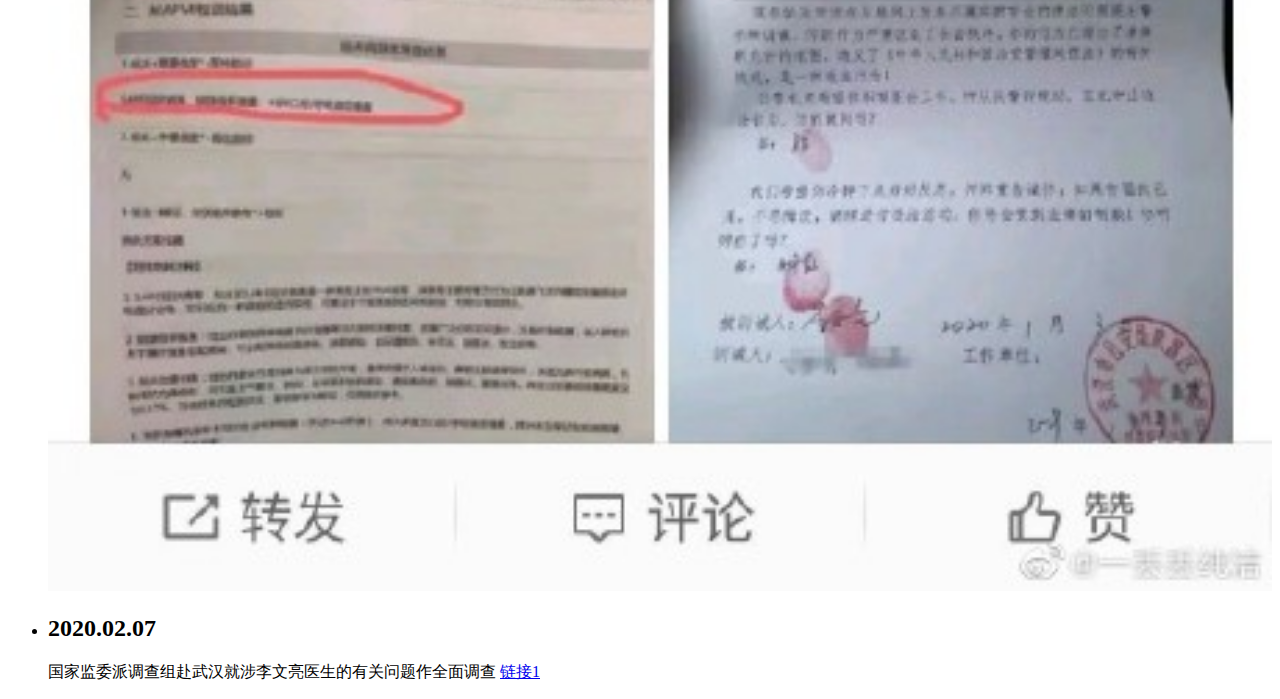
==== commit 08d1d064: "update event: 2020-02-07" ====
--- a/index.html
+++ b/index.html
@@ -7,15 +7,14 @@
    2019-nCoV
   </title>
   <meta content="2019-nCoV" name="description"/>
-  <meta content="Jinglin Zou, Guodong Jin">
-   <link href="https://2019-n-cov.github.io/css/bootstrap.min.css" rel="stylesheet"/>
-   <link href="https://2019-n-cov.github.io/css/all.css" rel="stylesheet"/>
-   <link href="https://2019-n-cov.github.io/css/font-awesome.min.css" rel="stylesheet"/>
-   <link href="https://2019-n-cov.github.io/css/main.css" rel="stylesheet"/>
-   <link href="https://2019-n-cov.github.io/css/thumbnail.css" rel="stylesheet"/>
-   <script src="https://2019-n-cov.github.io/js/jquery-3.3.1.slim.min.js" type="text/javascript">
-   </script>
-  </meta>
+  <meta content="Jinglin Zou, Guodong Jin"/>
+  <link href="https://2019-n-cov.github.io/css/bootstrap.min.css" rel="stylesheet"/>
+  <link href="https://2019-n-cov.github.io/css/all.css" rel="stylesheet"/>
+  <link href="https://2019-n-cov.github.io/css/font-awesome.min.css" rel="stylesheet"/>
+  <link href="https://2019-n-cov.github.io/css/main.css" rel="stylesheet"/>
+  <link href="https://2019-n-cov.github.io/css/thumbnail.css" rel="stylesheet"/>
+  <script src="https://2019-n-cov.github.io/js/jquery-3.3.1.slim.min.js" type="text/javascript">
+  </script>
  </head>
  <body>
   <div class="conver-container d-flex w-100 h-100 p-3 mx-auto flex-column">
@@ -642,6 +641,19 @@
          <img src="https://2019-ncov-wuhan.github.io/imgs/wenliang-weibo.png" style="width:-webkit-fill-available"/>
         </p>
        </li>
+       <li class="timeline-item bg-white rounded ml-3 p-4 shadow">
+        <div class="timeline-arrow">
+        </div>
+        <h2 class="h5 mb-0">
+         2020.02.07
+        </h2>
+        <p class="text-small mt-2 font-weight-light">
+         国家监委派调查组赴武汉就涉李文亮医生的有关问题作全面调查
+         <a href="https://www.thepaper.cn/newsDetail_forward_5835717">
+          链接1
+         </a>
+        </p>
+       </li>
       </ul>
       <!-- End -->
      </div>
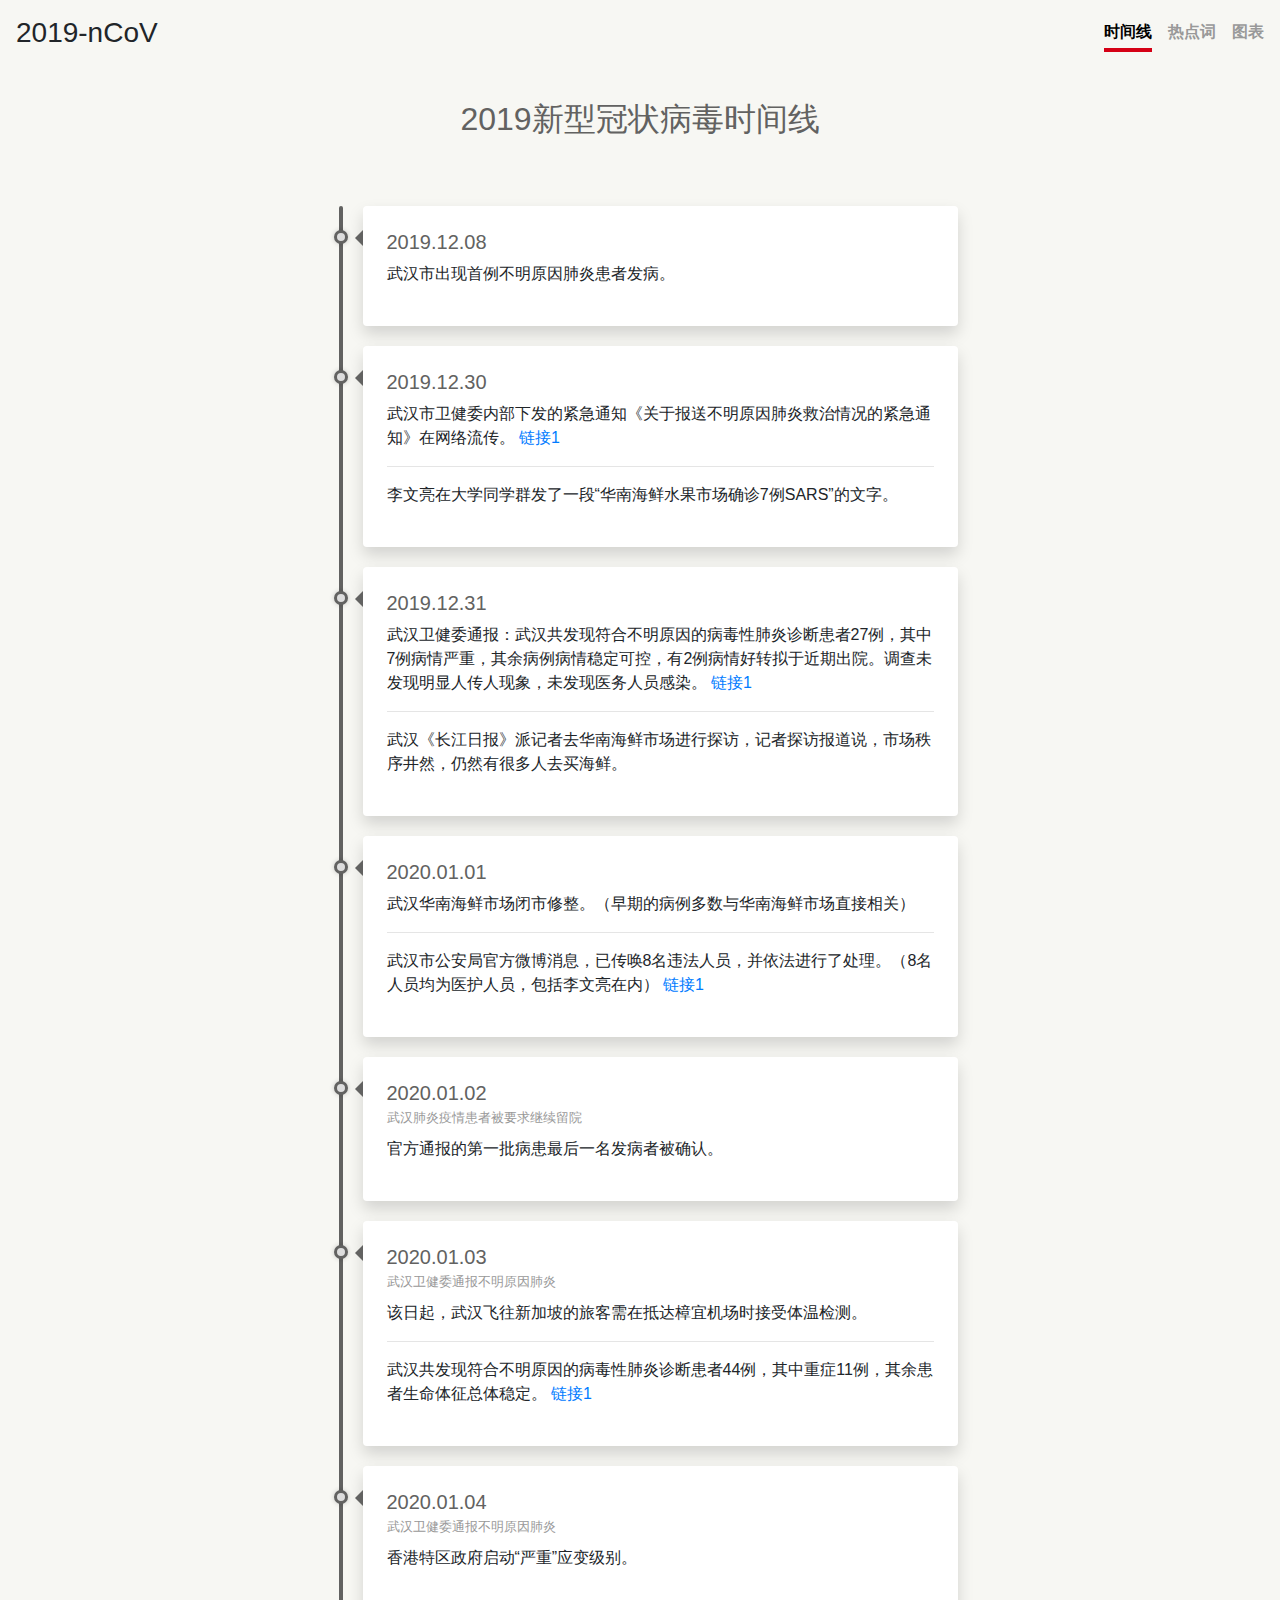
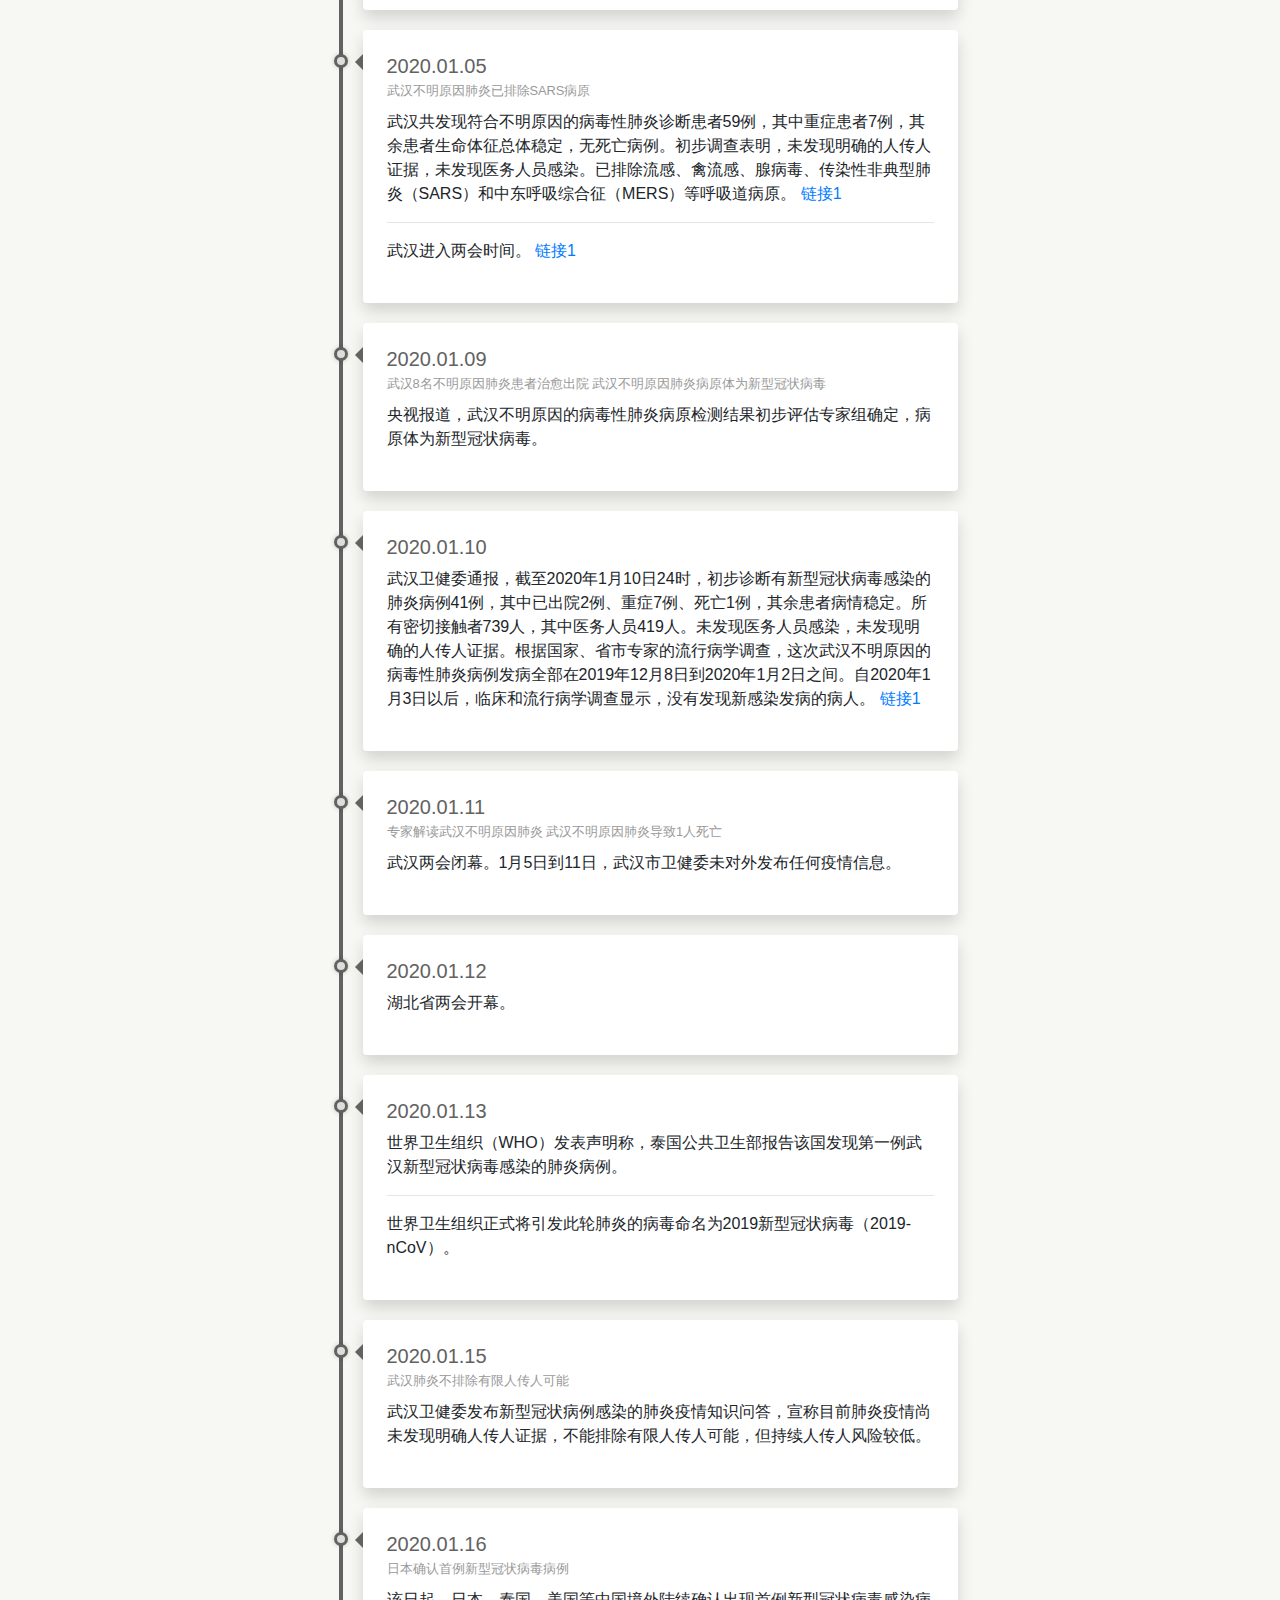
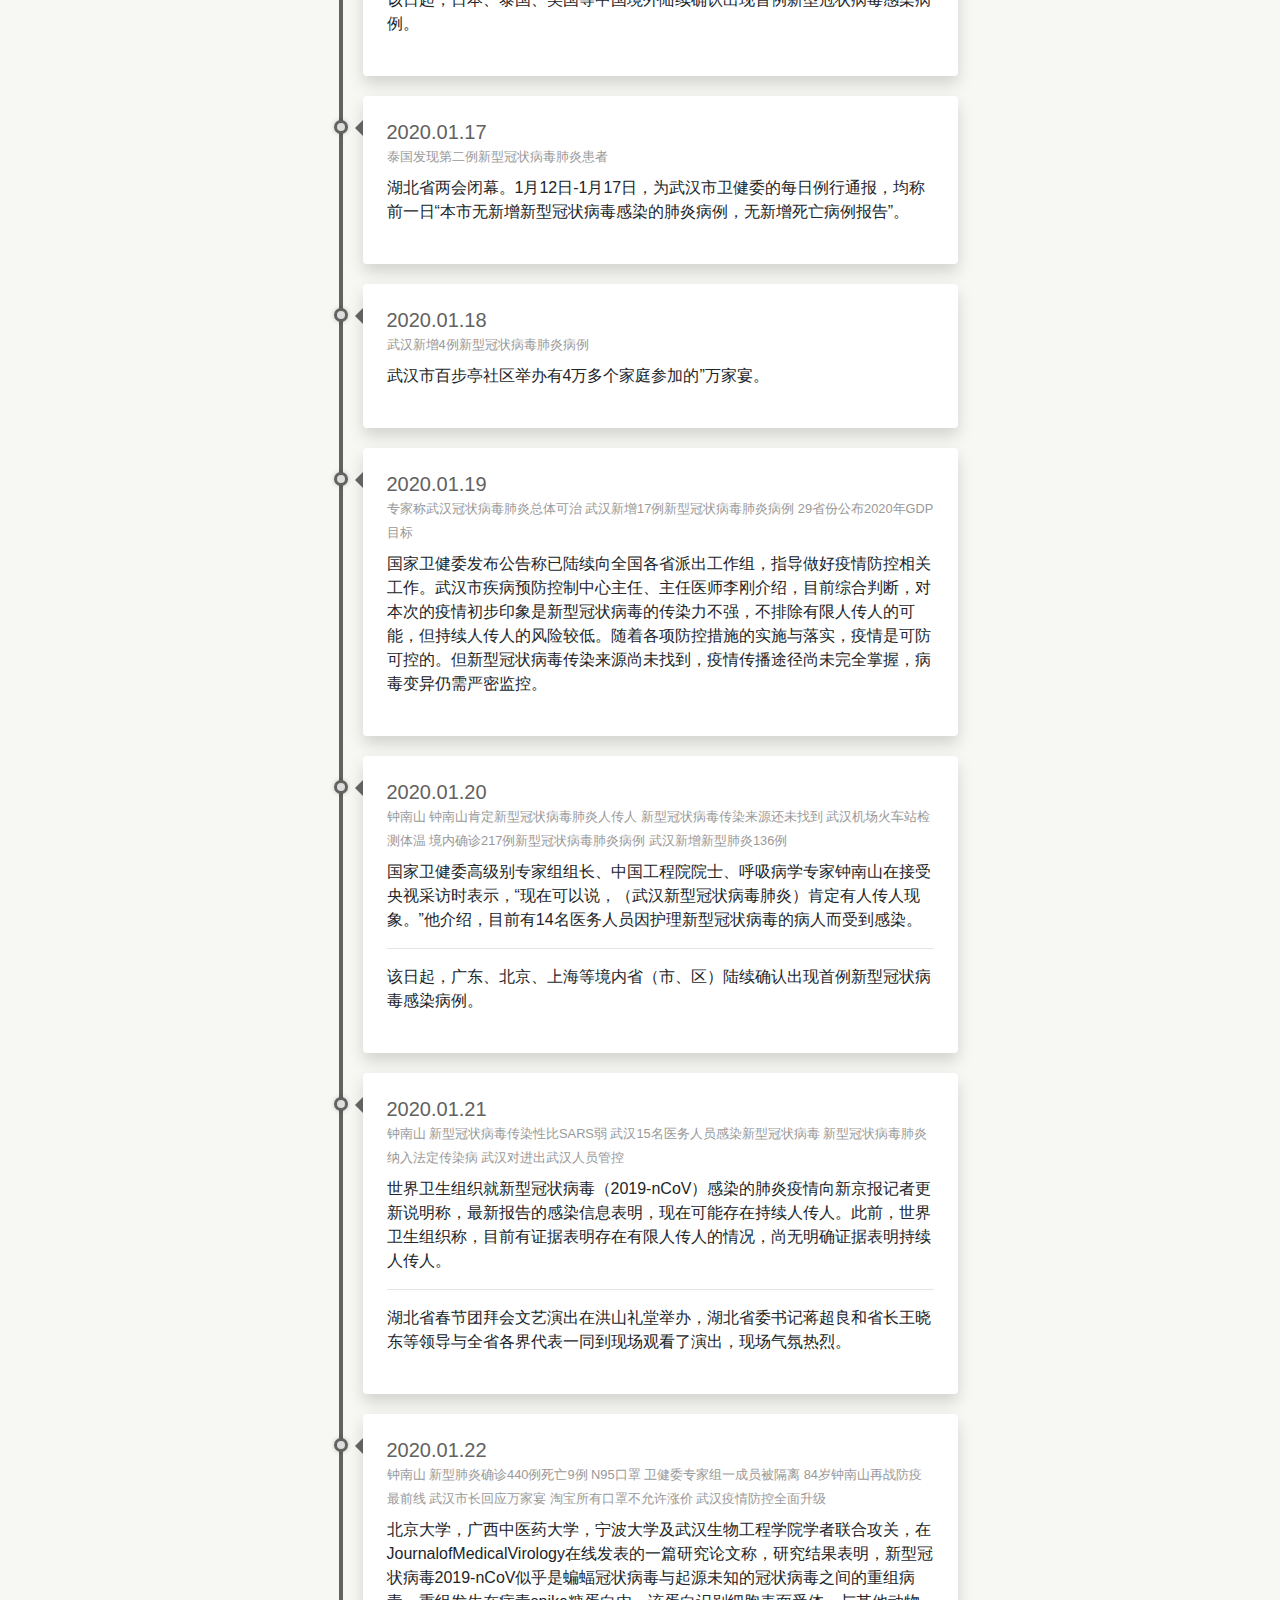
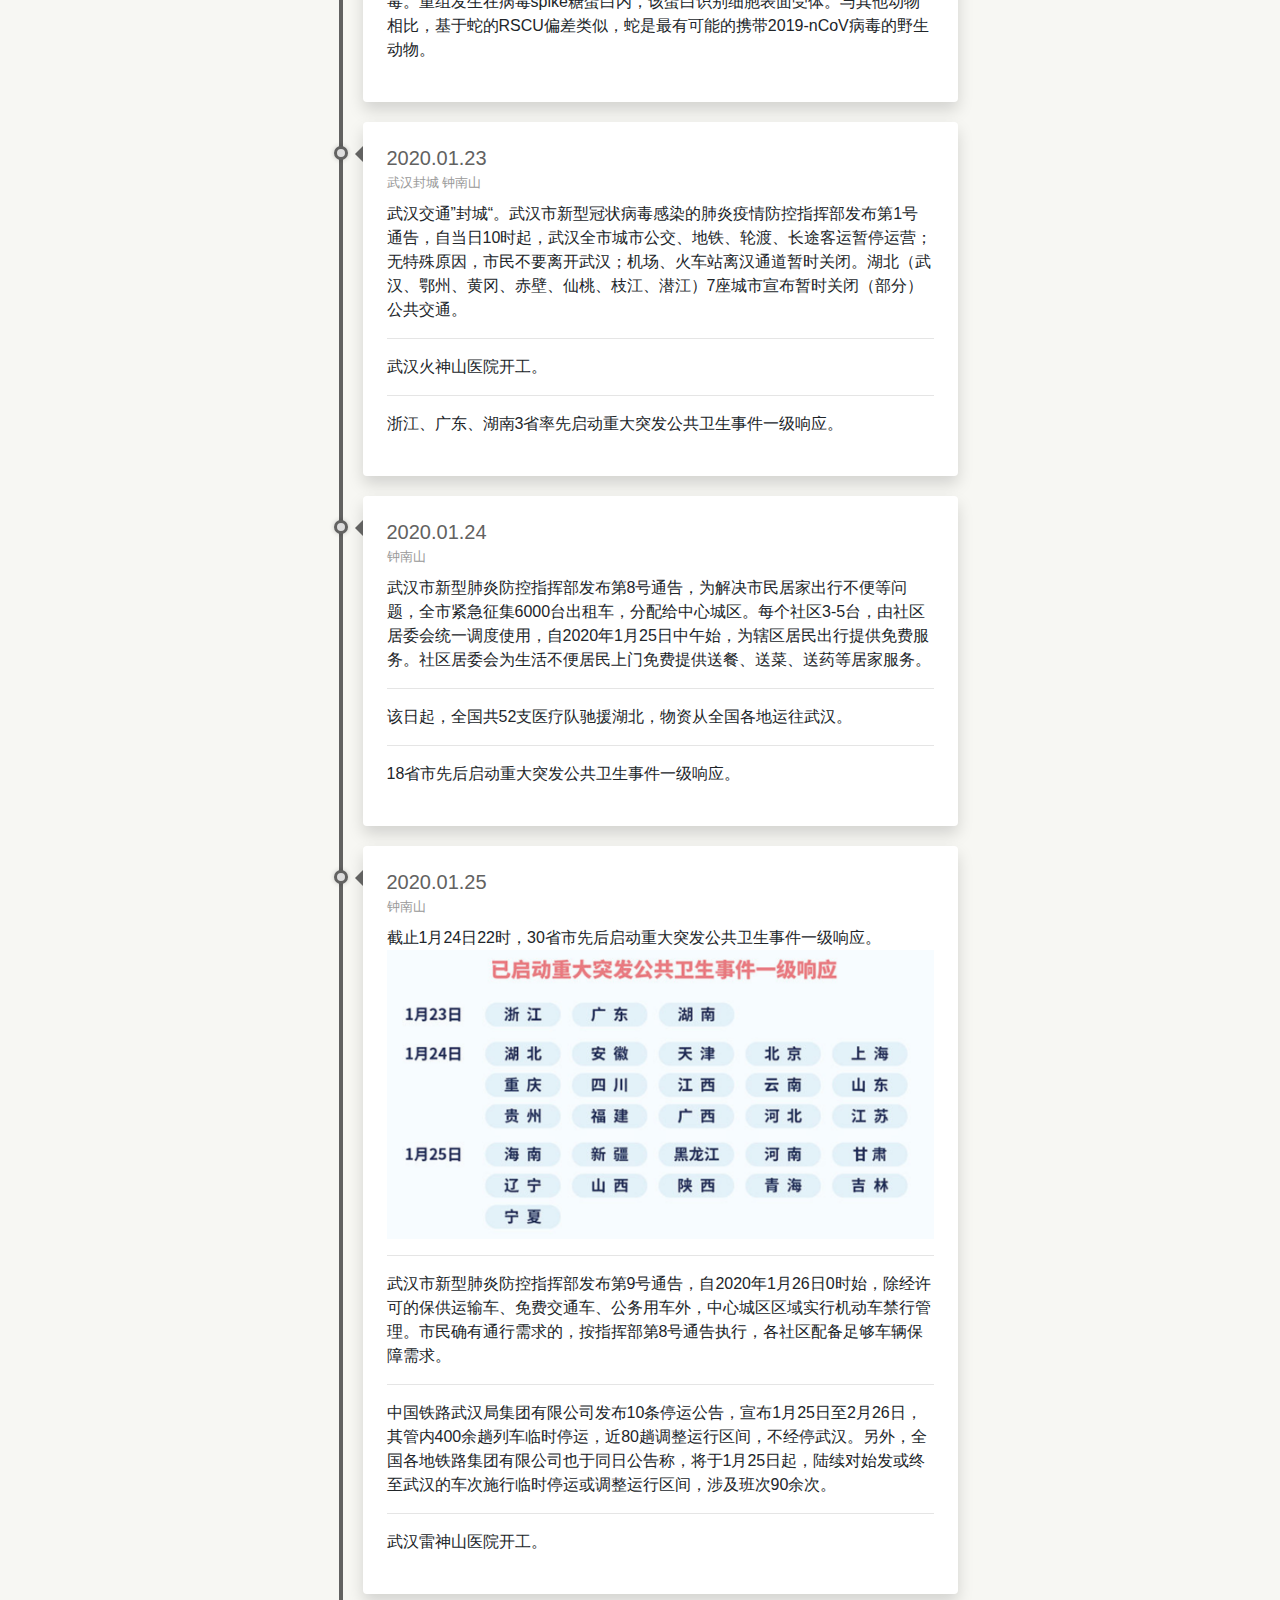
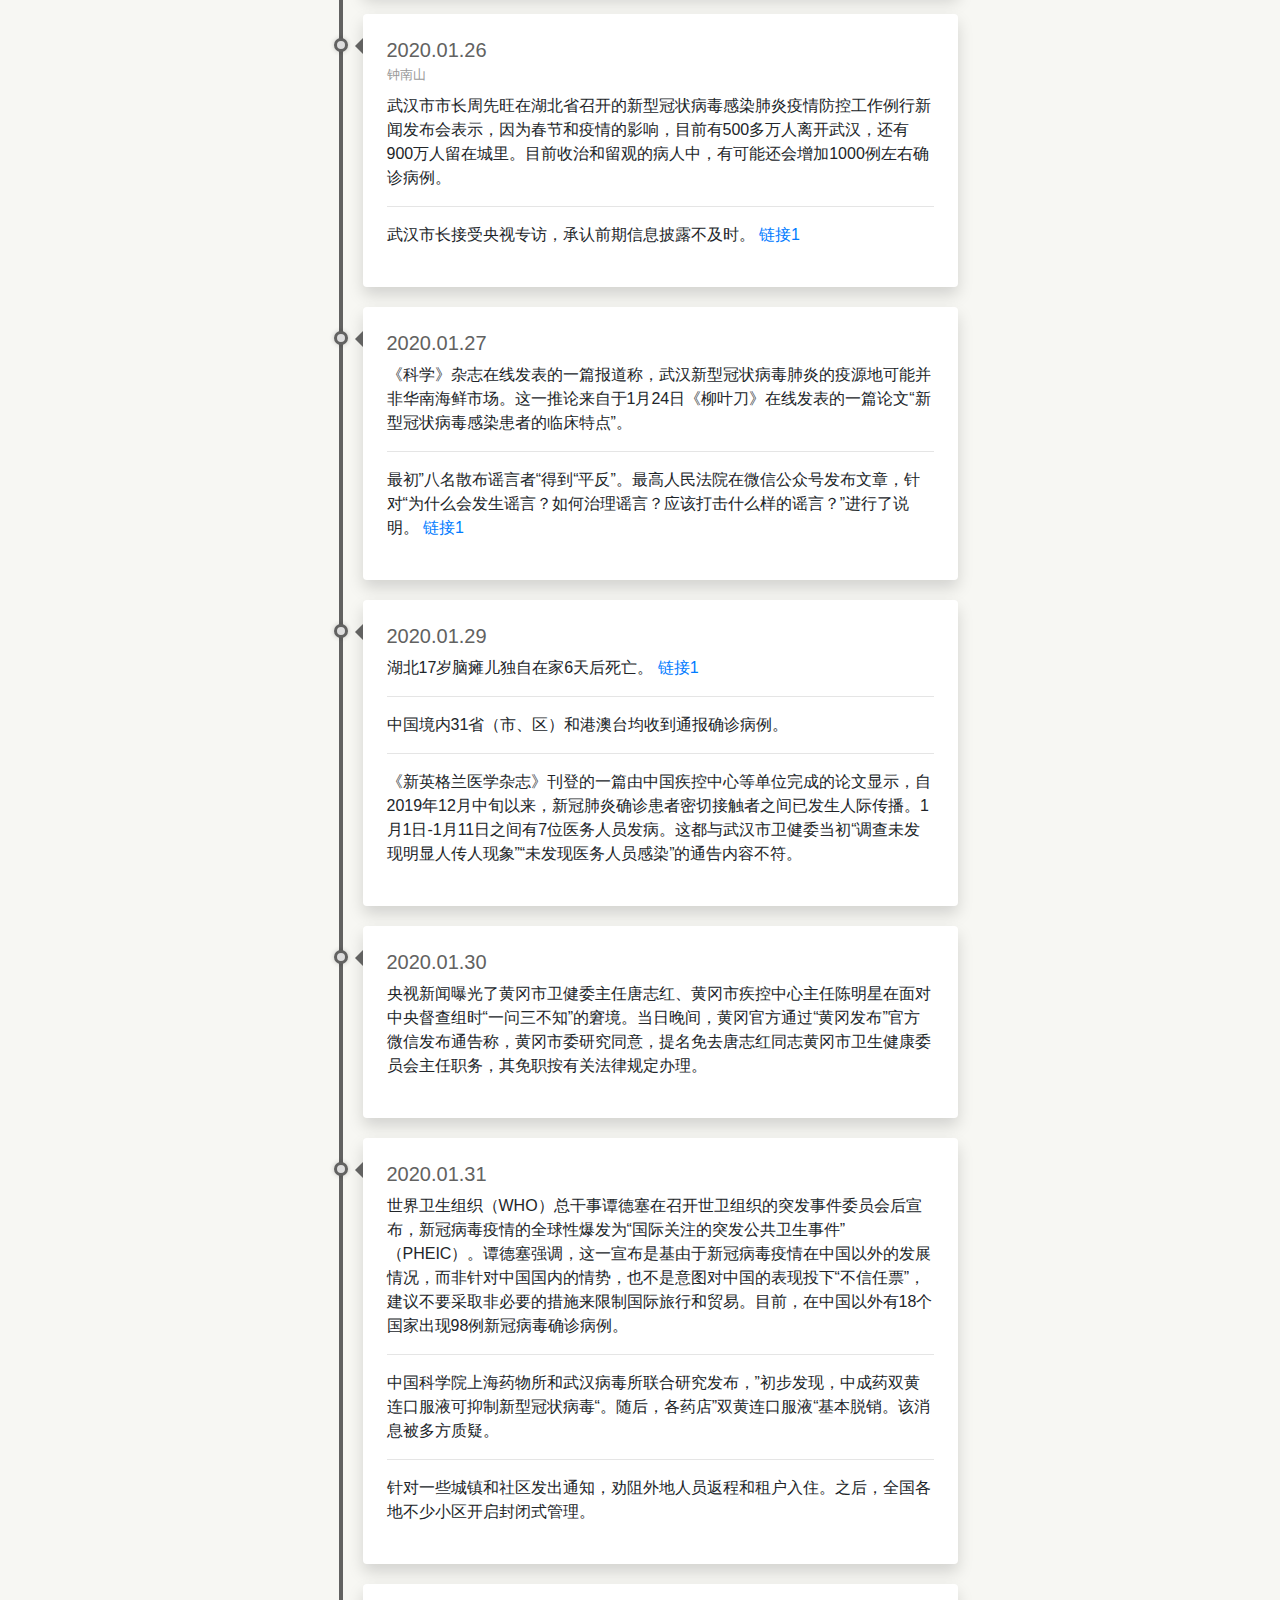
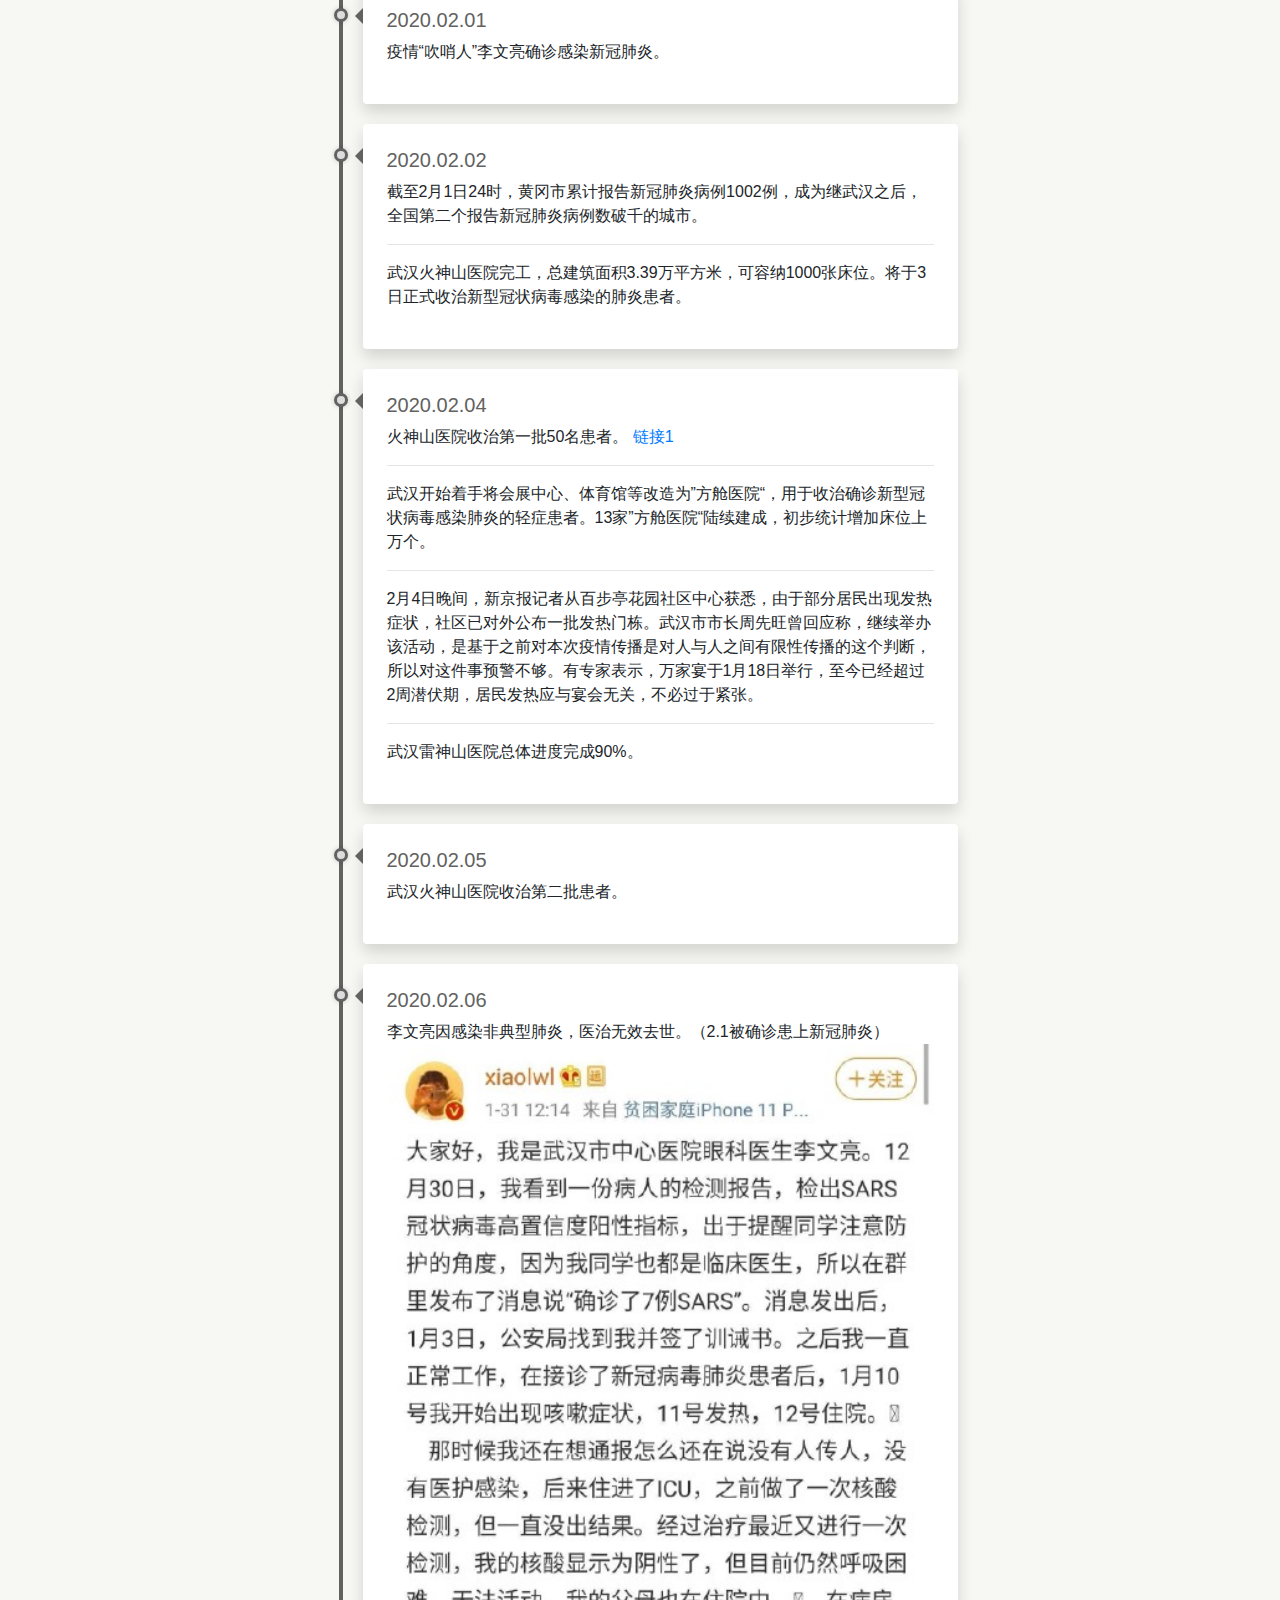
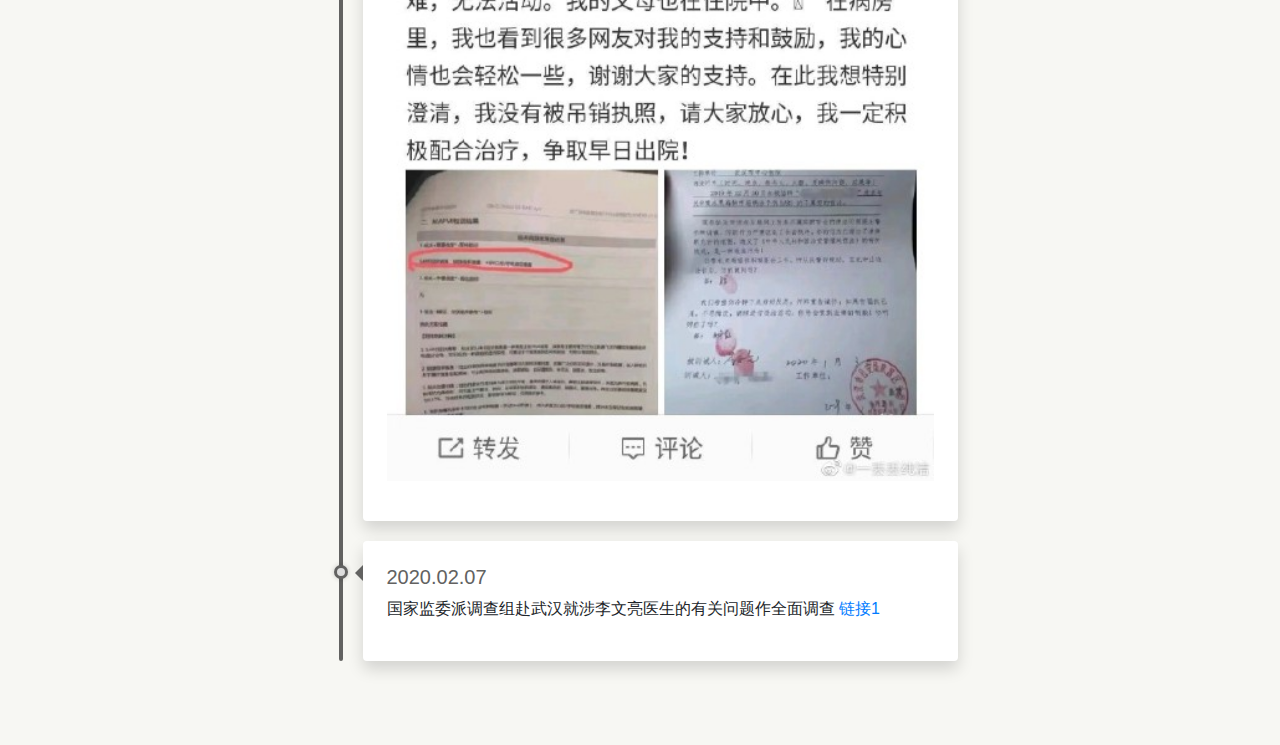
==== commit eacfc448: "update header link" ====
--- a/index.html
+++ b/index.html
@@ -8,12 +8,12 @@
   </title>
   <meta content="2019-nCoV" name="description"/>
   <meta content="Jinglin Zou, Guodong Jin"/>
-  <link href="https://2019-n-cov.github.io/css/bootstrap.min.css" rel="stylesheet"/>
-  <link href="https://2019-n-cov.github.io/css/all.css" rel="stylesheet"/>
-  <link href="https://2019-n-cov.github.io/css/font-awesome.min.css" rel="stylesheet"/>
-  <link href="https://2019-n-cov.github.io/css/main.css" rel="stylesheet"/>
-  <link href="https://2019-n-cov.github.io/css/thumbnail.css" rel="stylesheet"/>
-  <script src="https://2019-n-cov.github.io/js/jquery-3.3.1.slim.min.js" type="text/javascript">
+  <link href="https://2019-ncov-wuhan.github.io/css/bootstrap.min.css" rel="stylesheet"/>
+  <link href="https://2019-ncov-wuhan.github.io/css/all.css" rel="stylesheet"/>
+  <link href="https://2019-ncov-wuhan.github.io/css/font-awesome.min.css" rel="stylesheet"/>
+  <link href="https://2019-ncov-wuhan.github.io/css/main.css" rel="stylesheet"/>
+  <link href="https://2019-ncov-wuhan.github.io/css/thumbnail.css" rel="stylesheet"/>
+  <script src="https://2019-ncov-wuhan.github.io/js/jquery-3.3.1.slim.min.js" type="text/javascript">
   </script>
  </head>
  <body>
@@ -27,10 +27,10 @@
       <a class="nav-link active" href="#">
        时间线
       </a>
-      <a class="nav-link" href="https://2019-n-cov.github.io/keyword.html">
+      <a class="nav-link" href="https://2019-ncov-wuhan.github.io/keyword.html">
        热点词
       </a>
-      <a class="nav-link" href="https://2019-n-cov.github.io/graphs.html">
+      <a class="nav-link" href="https://2019-ncov-wuhan.github.io/graphs.html">
        图表
       </a>
      </nav>
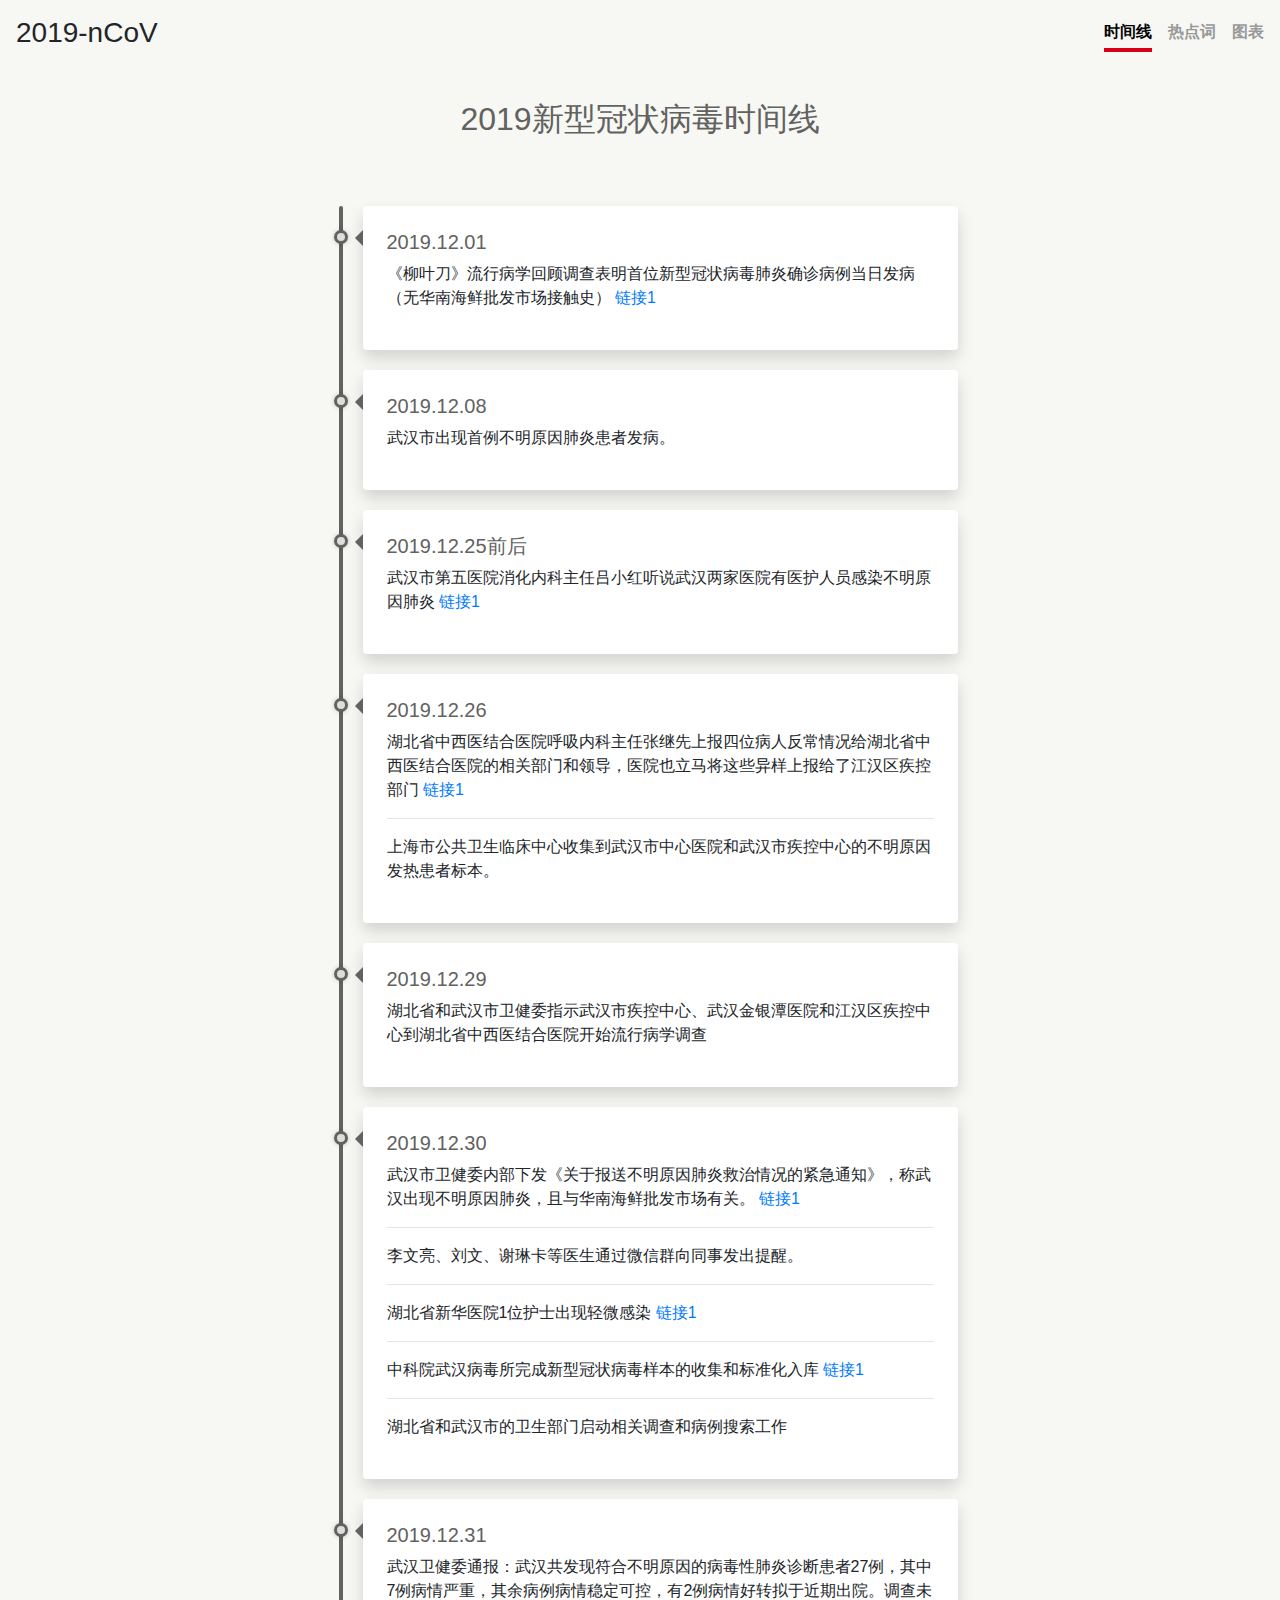
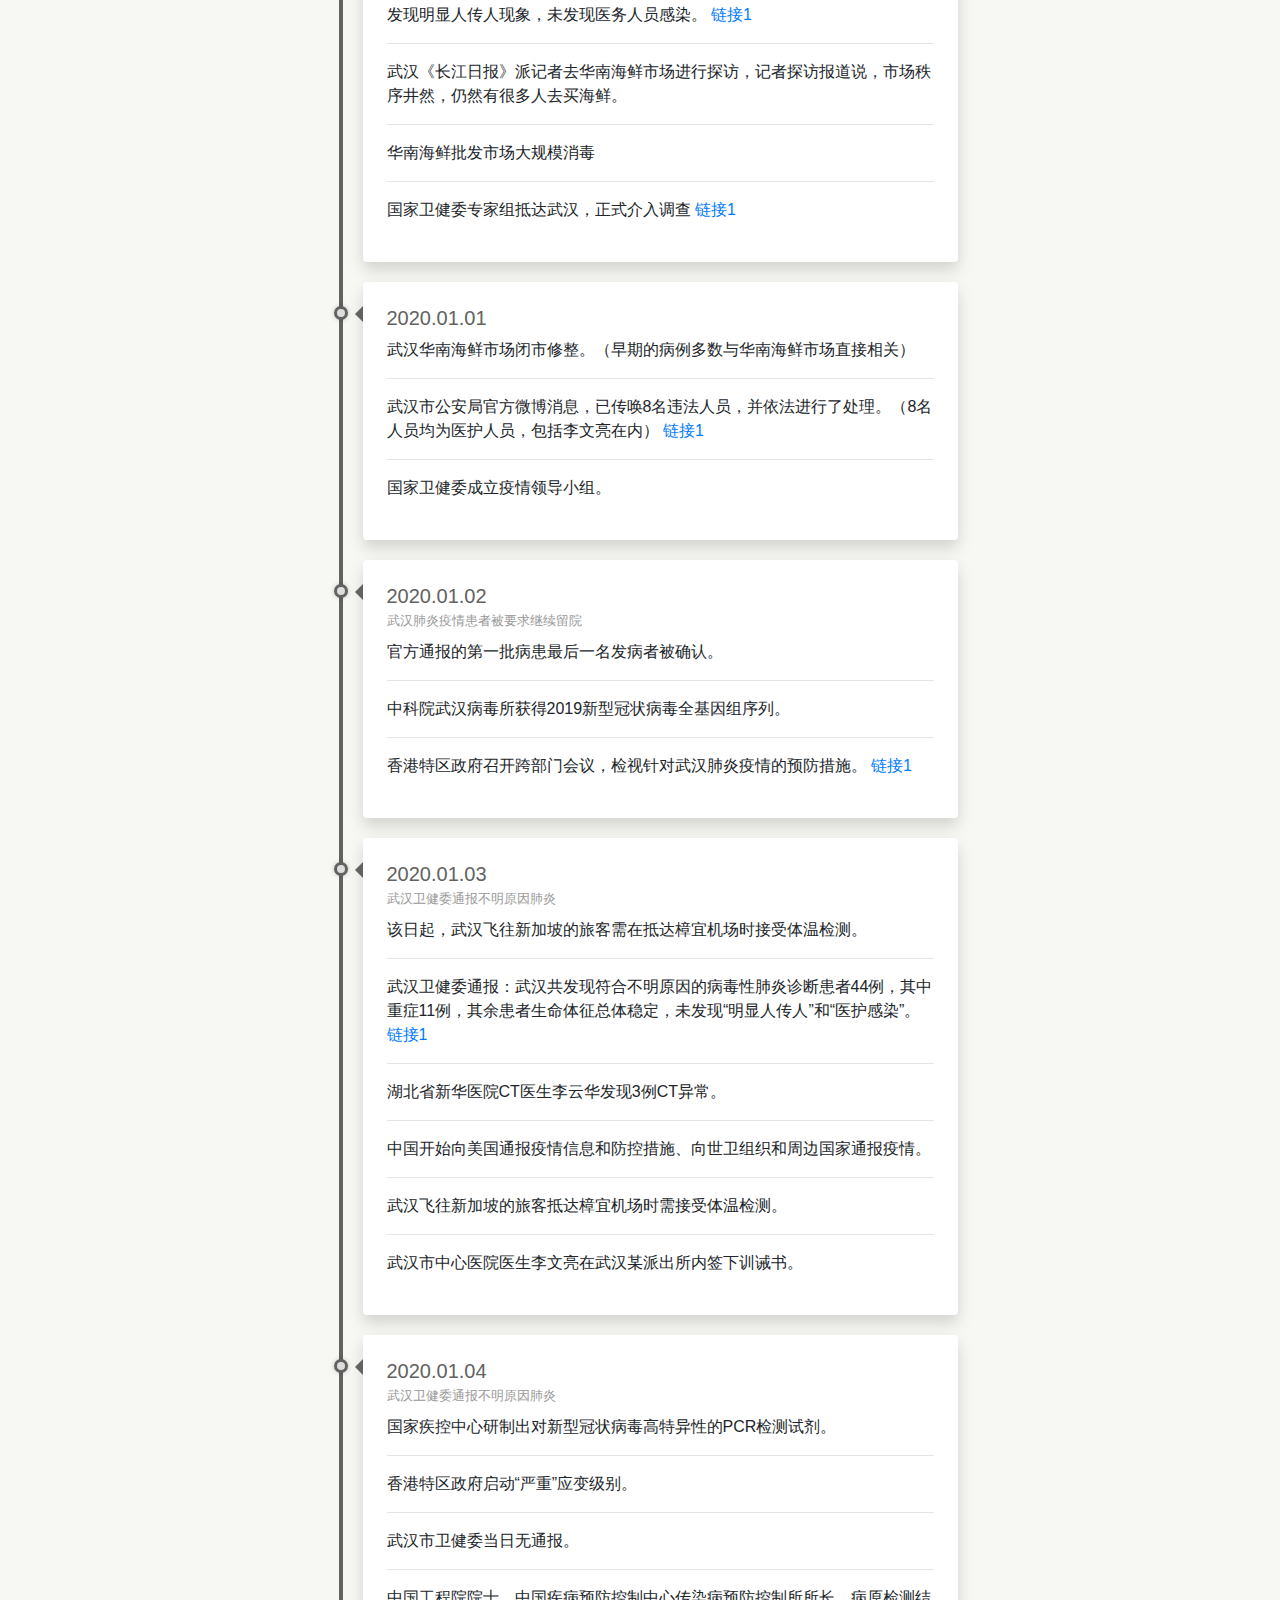
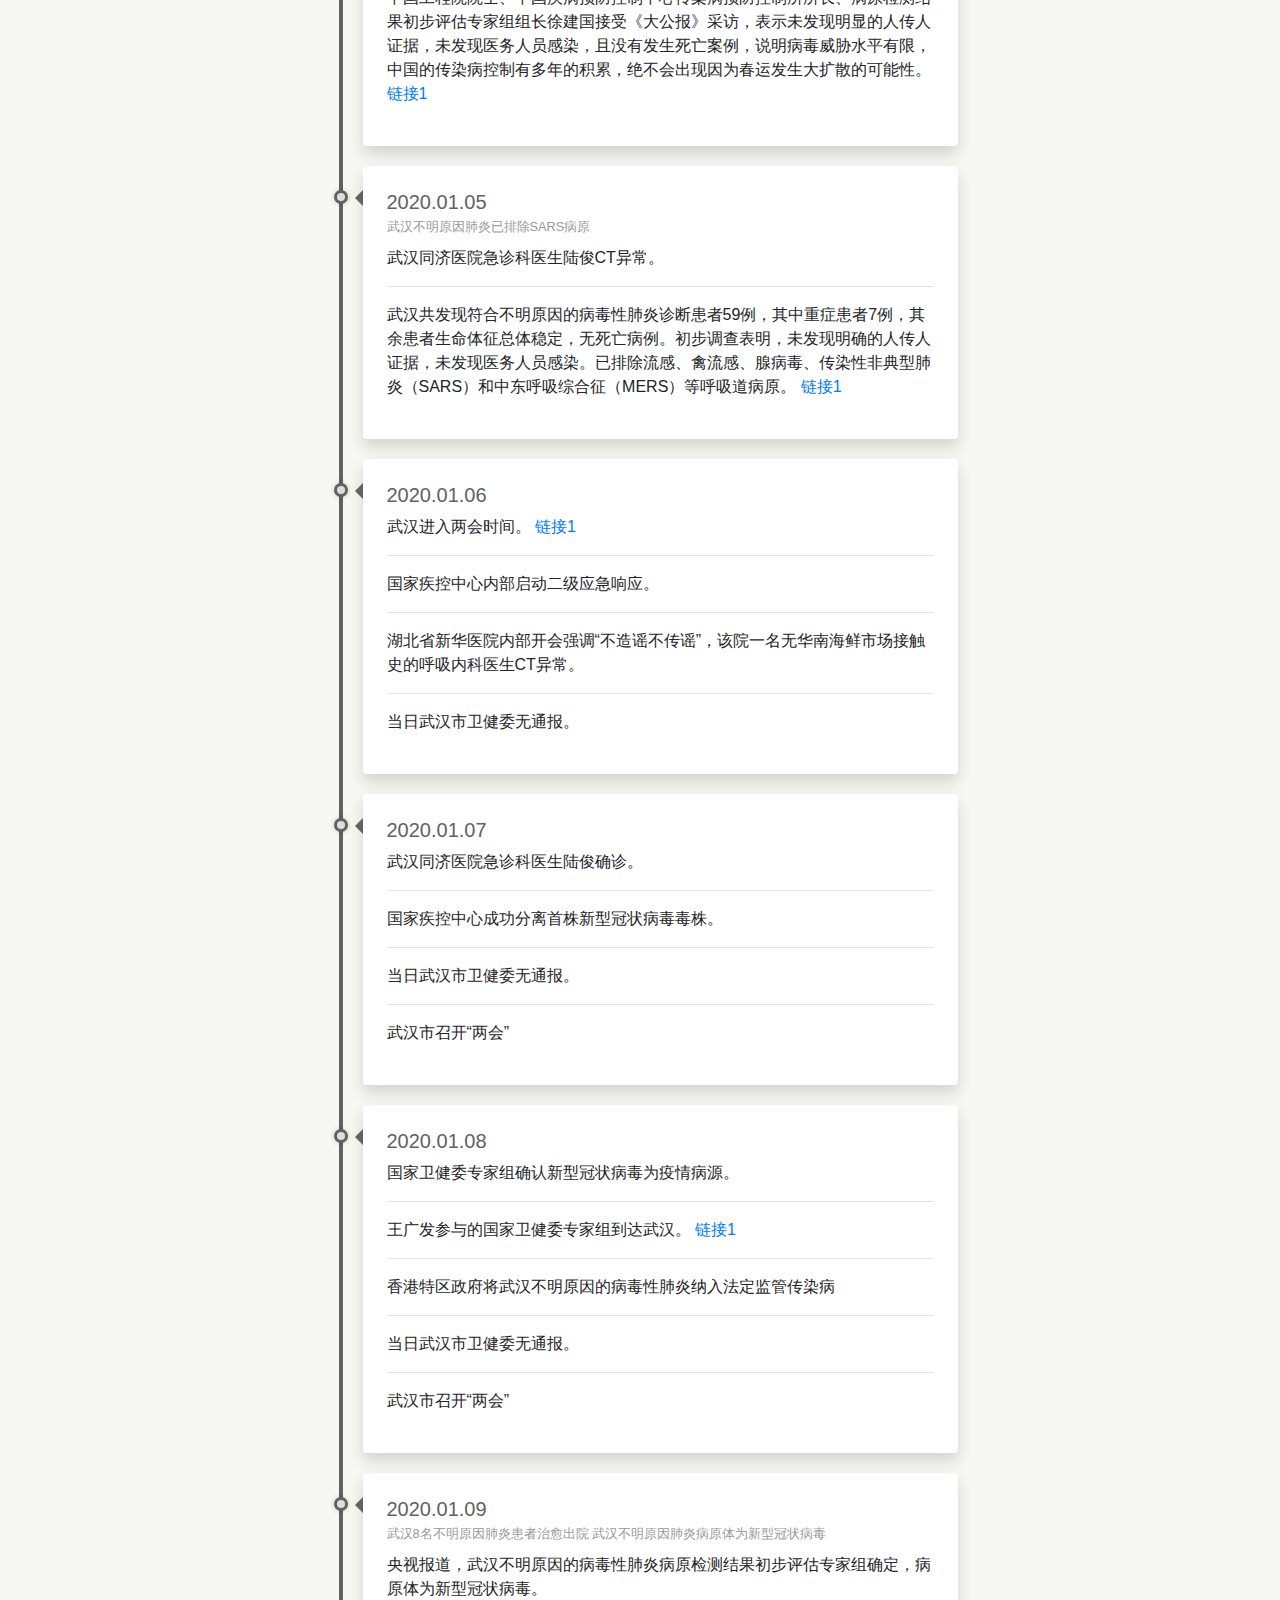
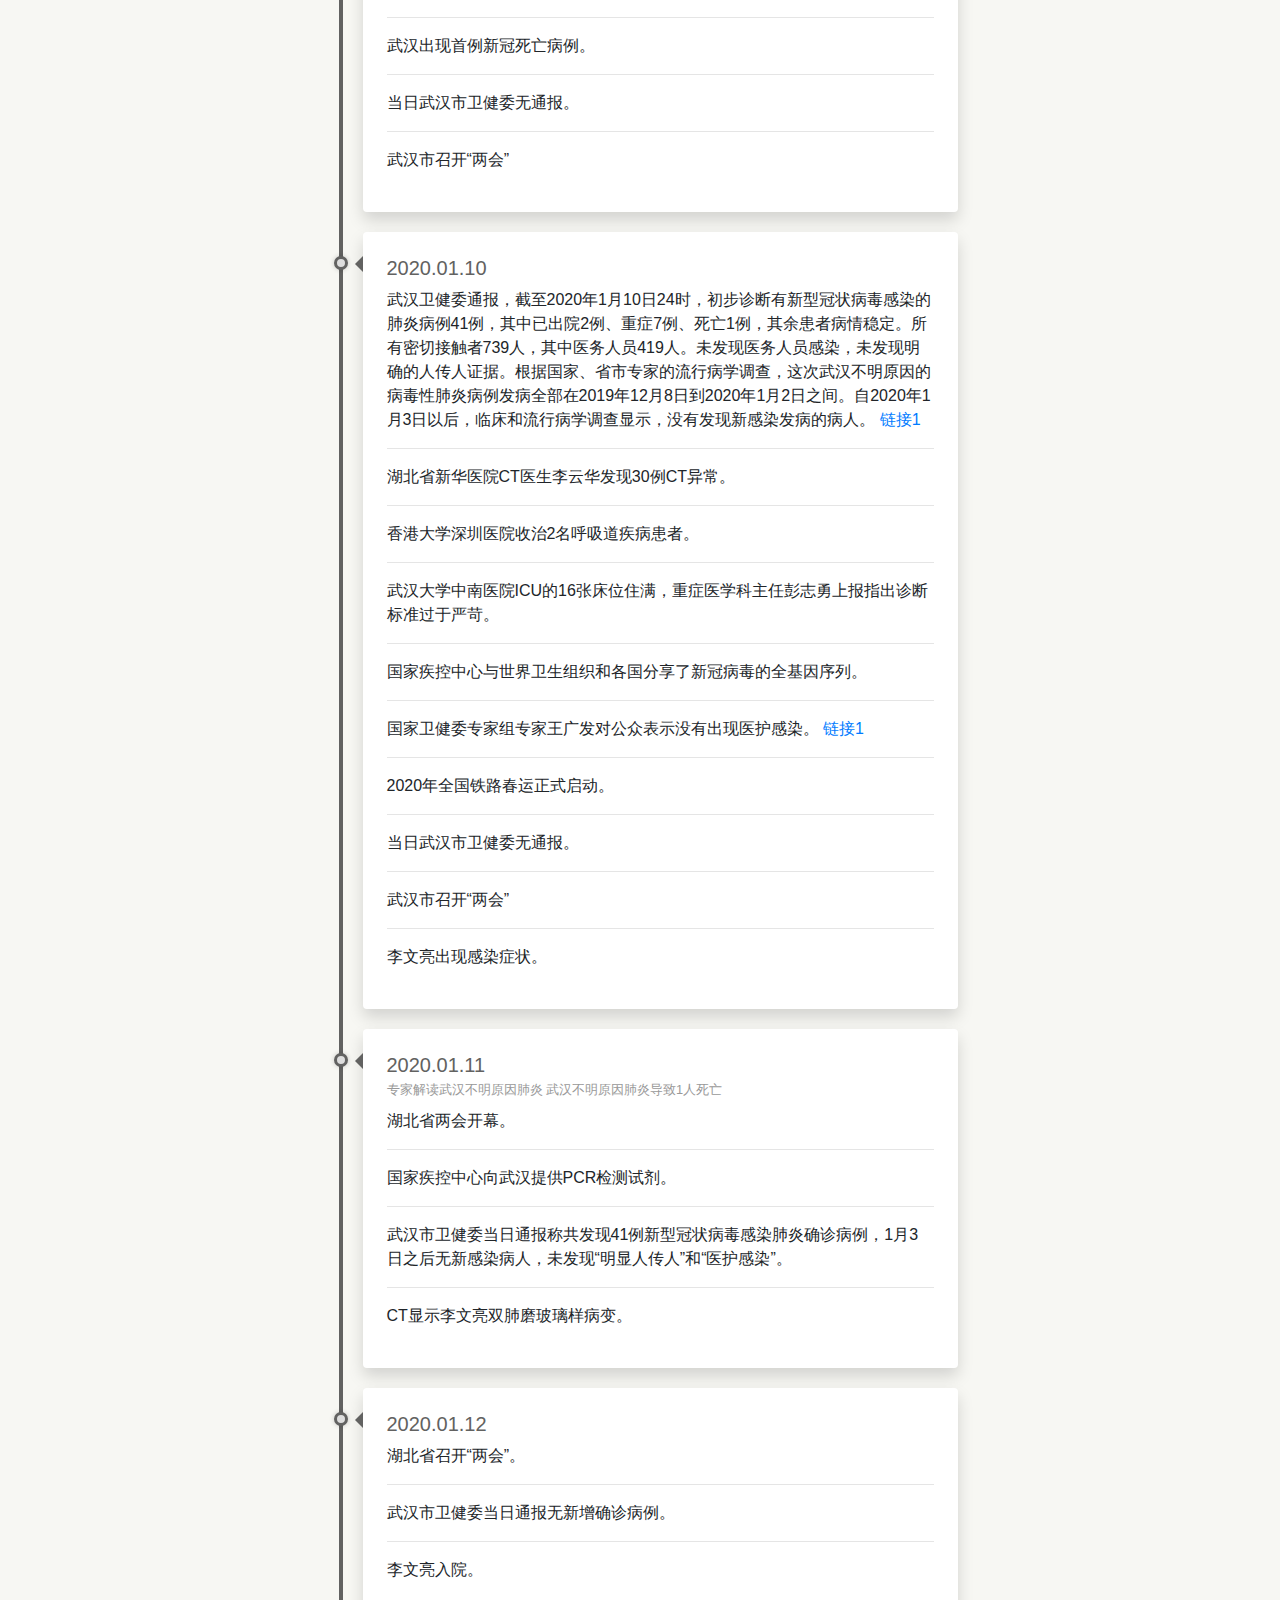
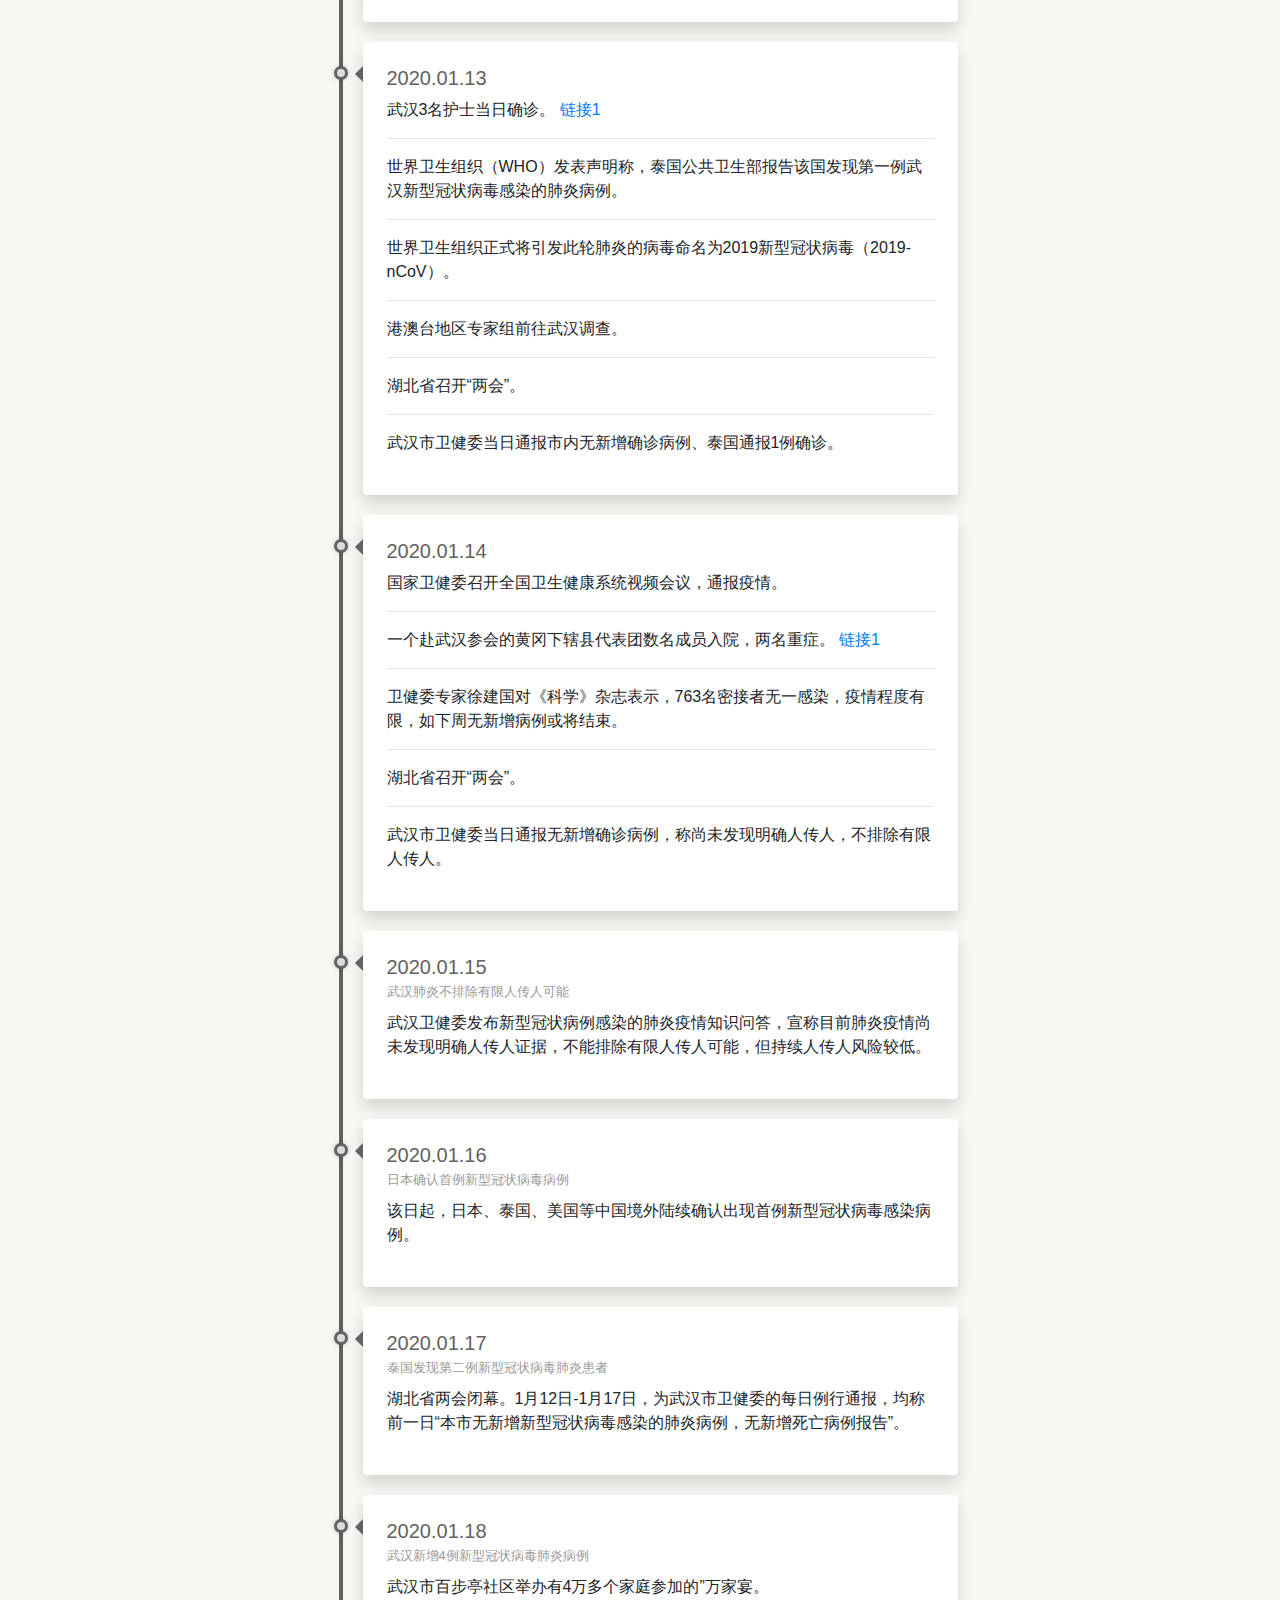
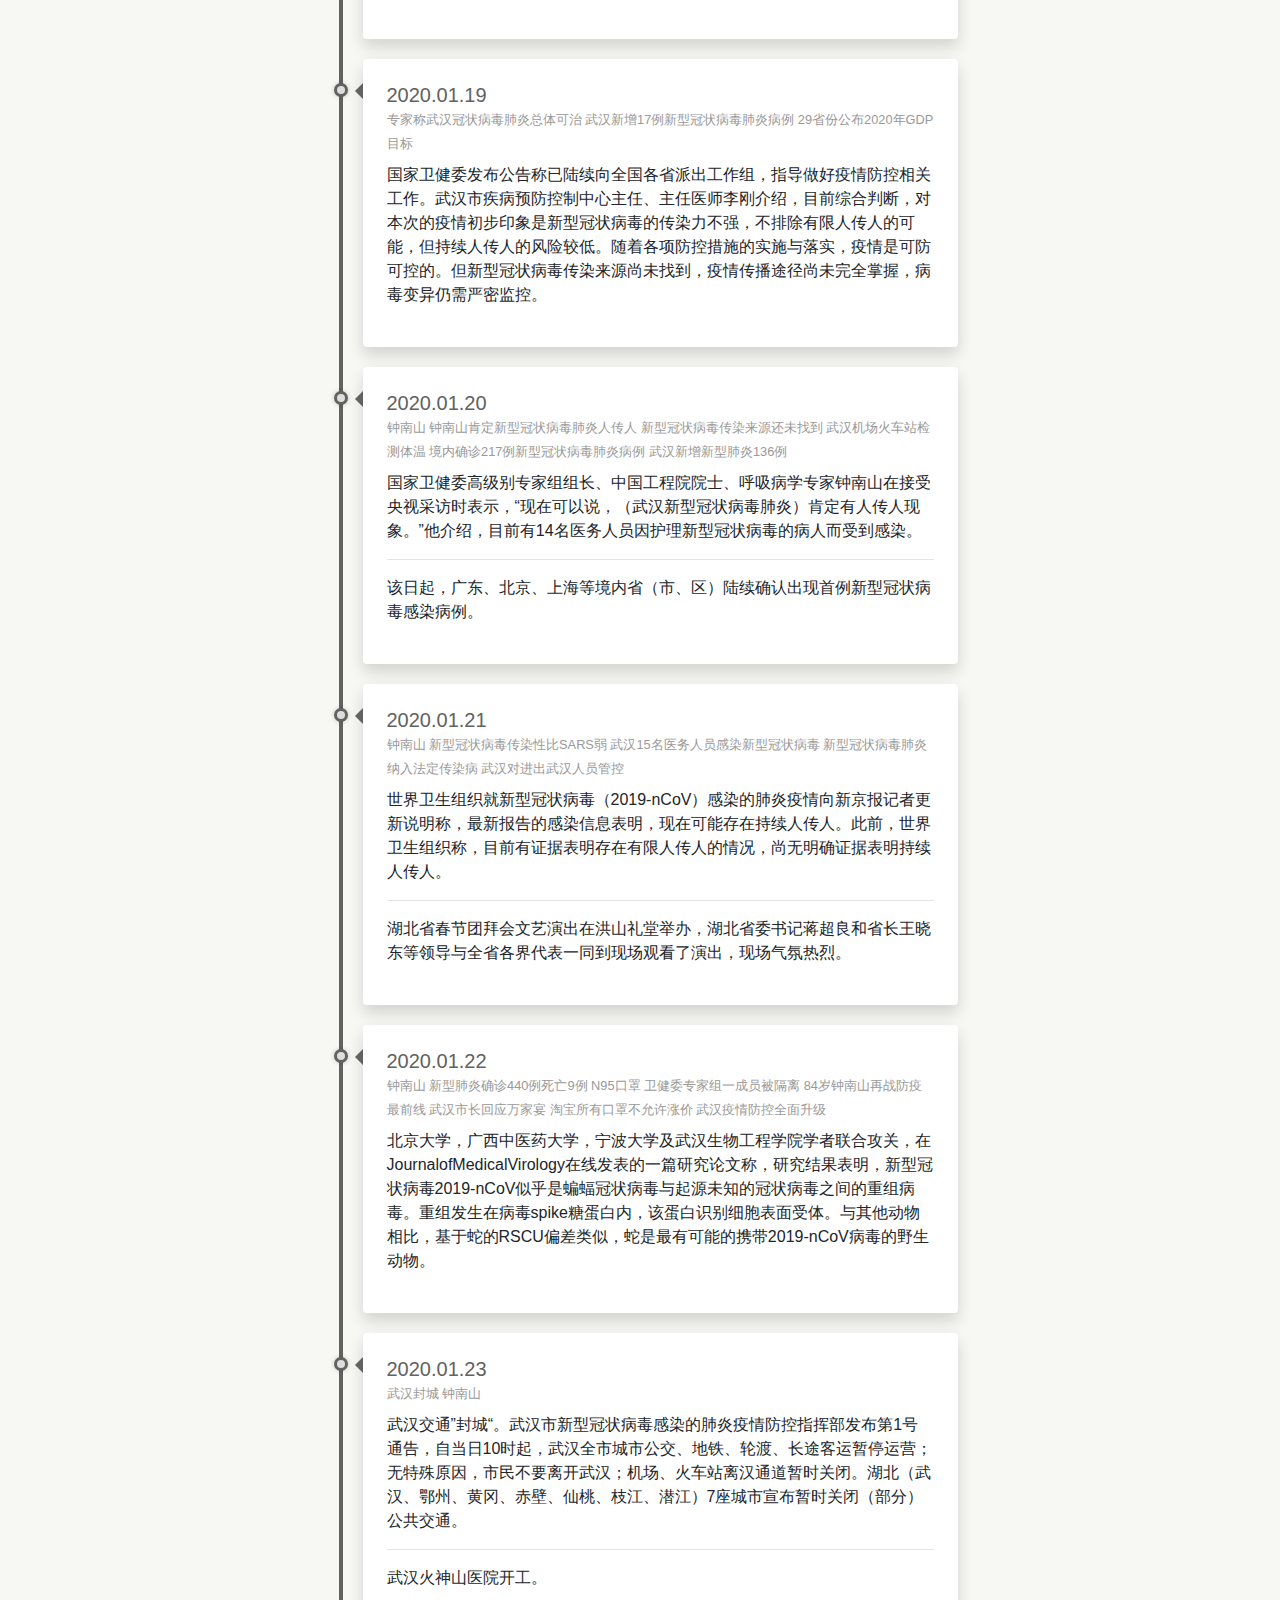
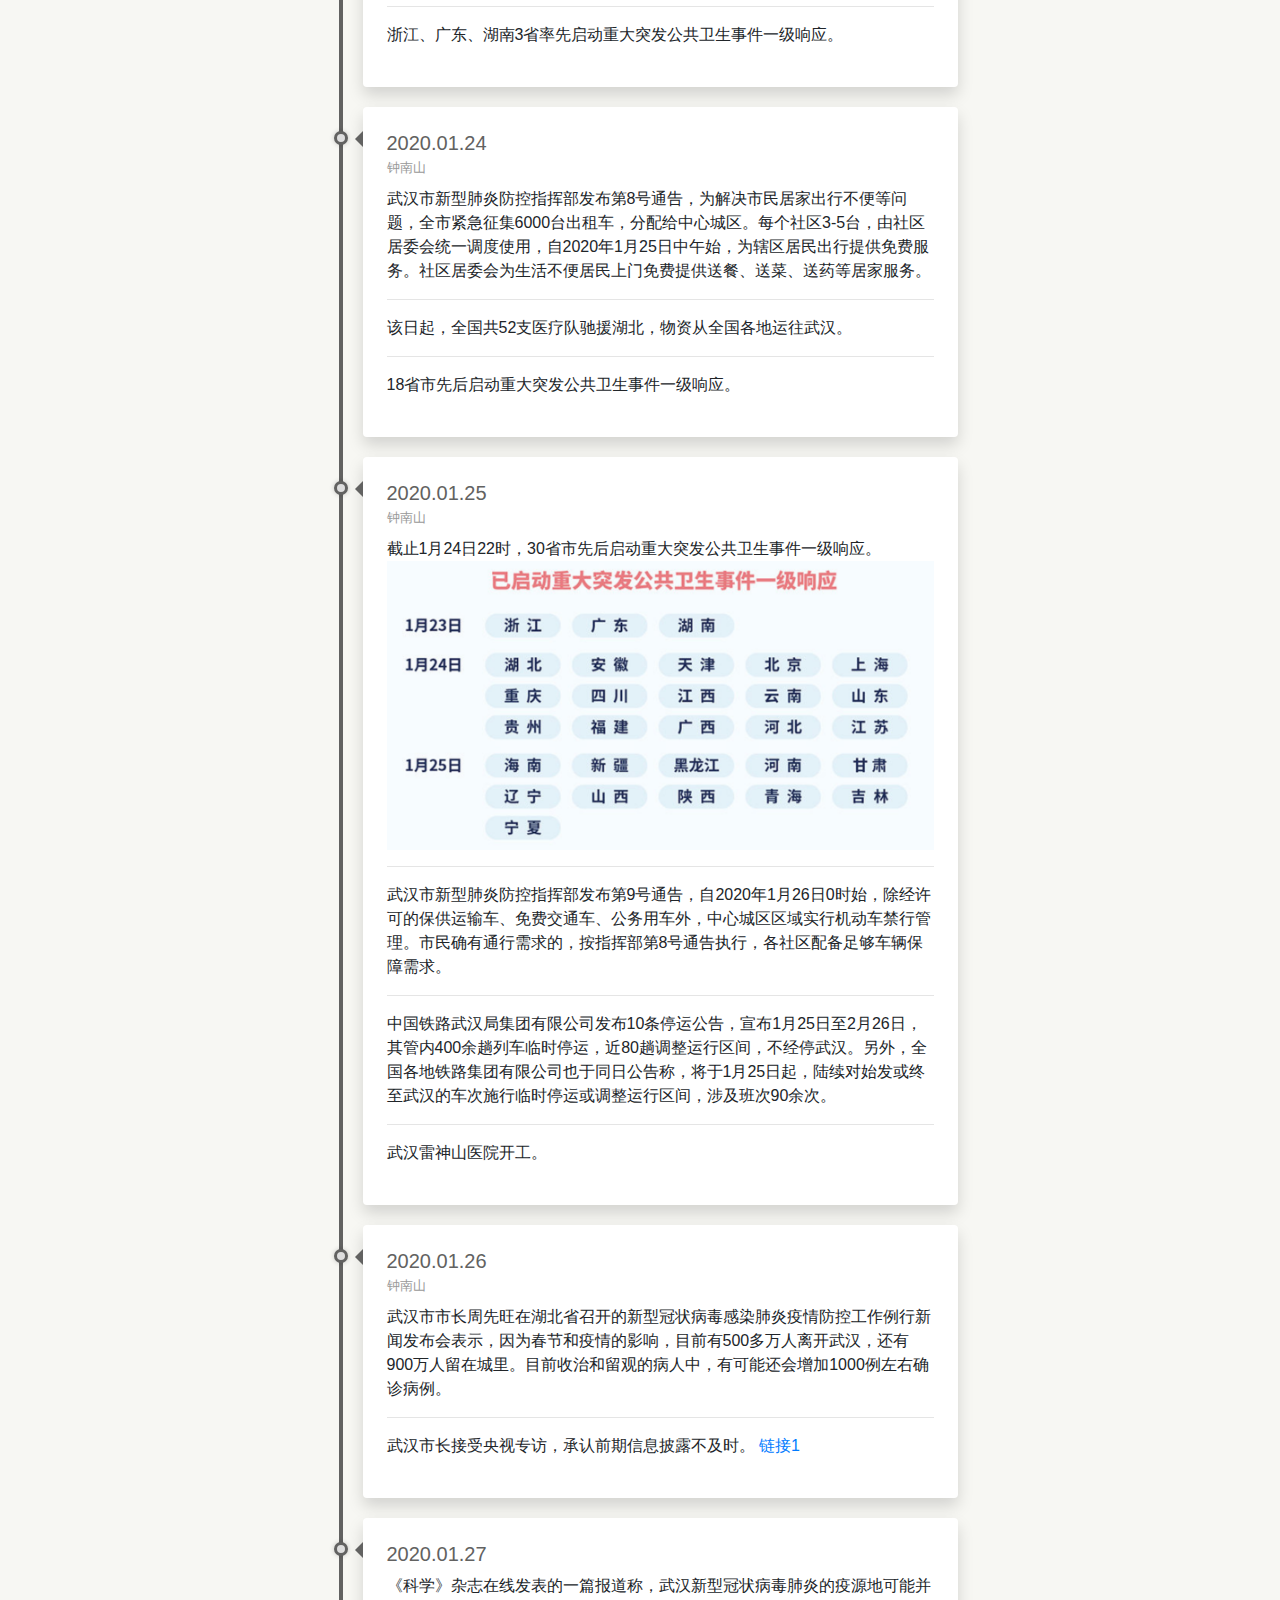
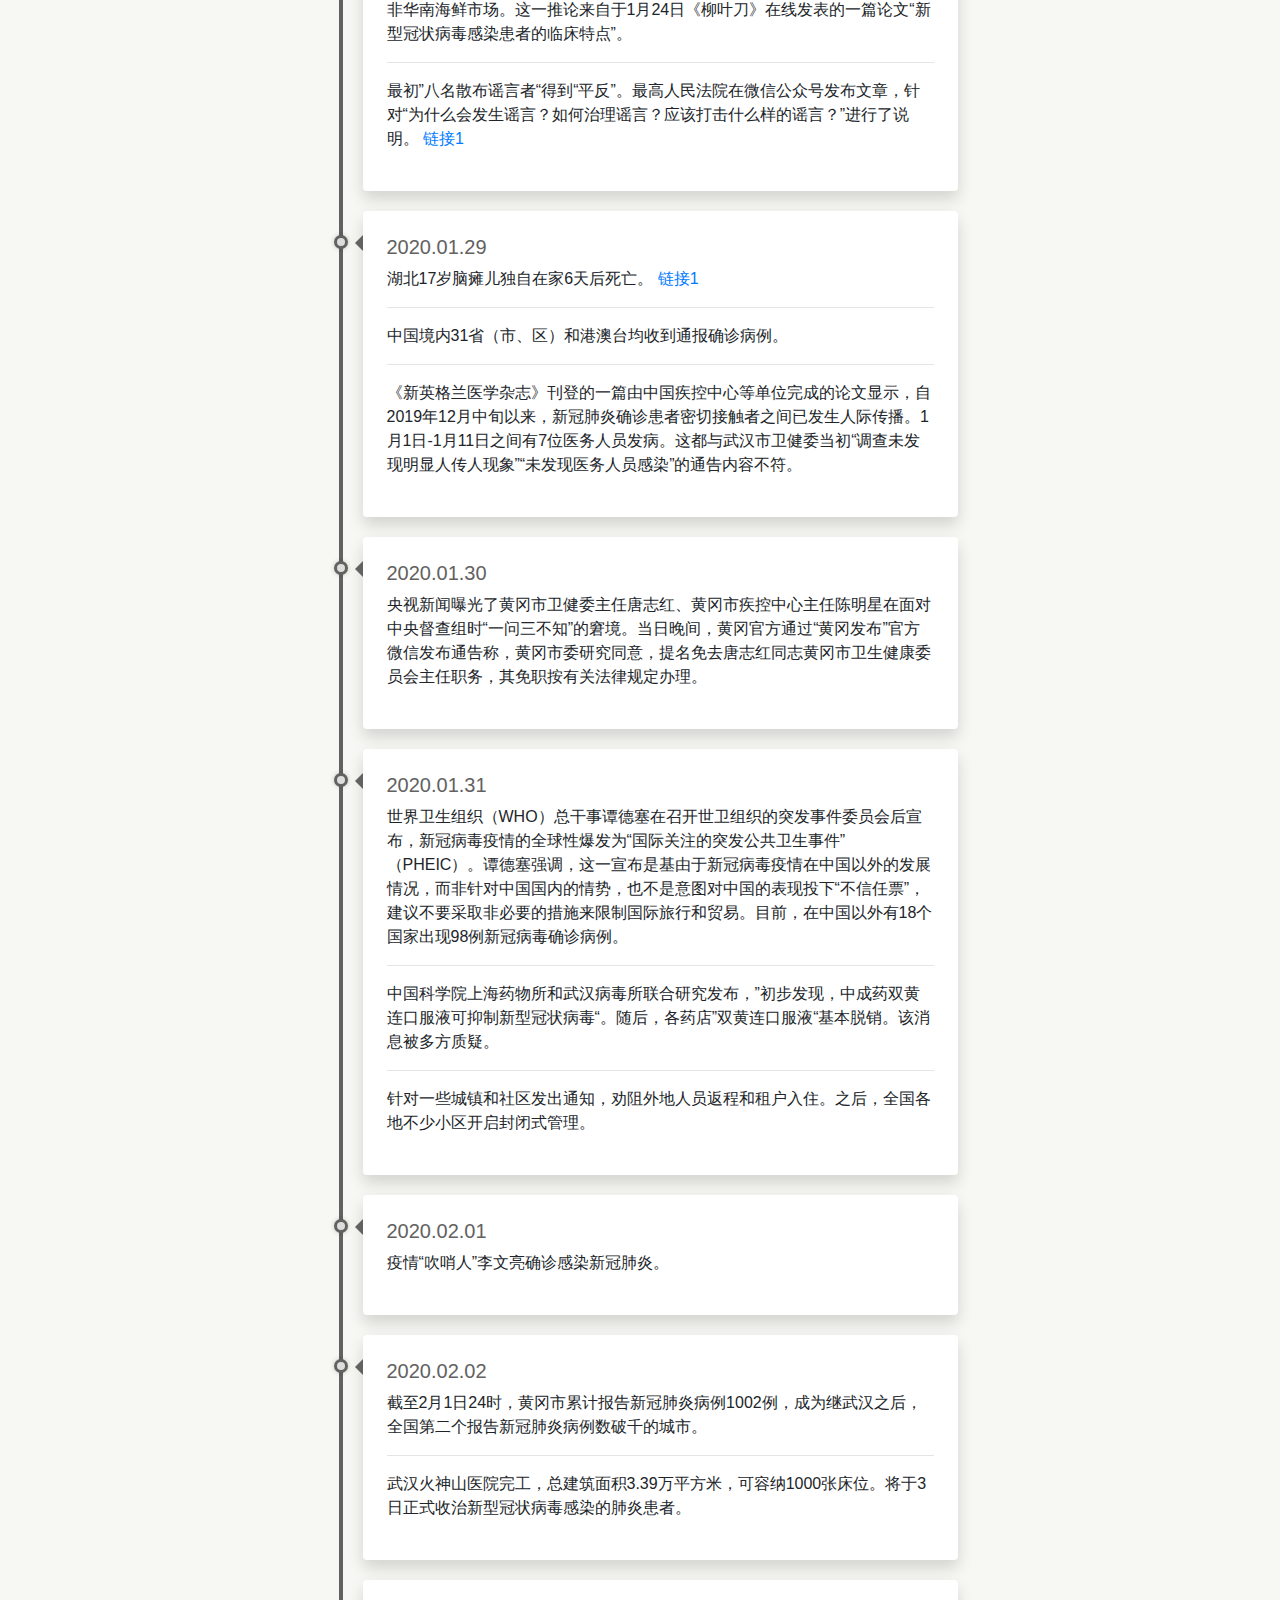
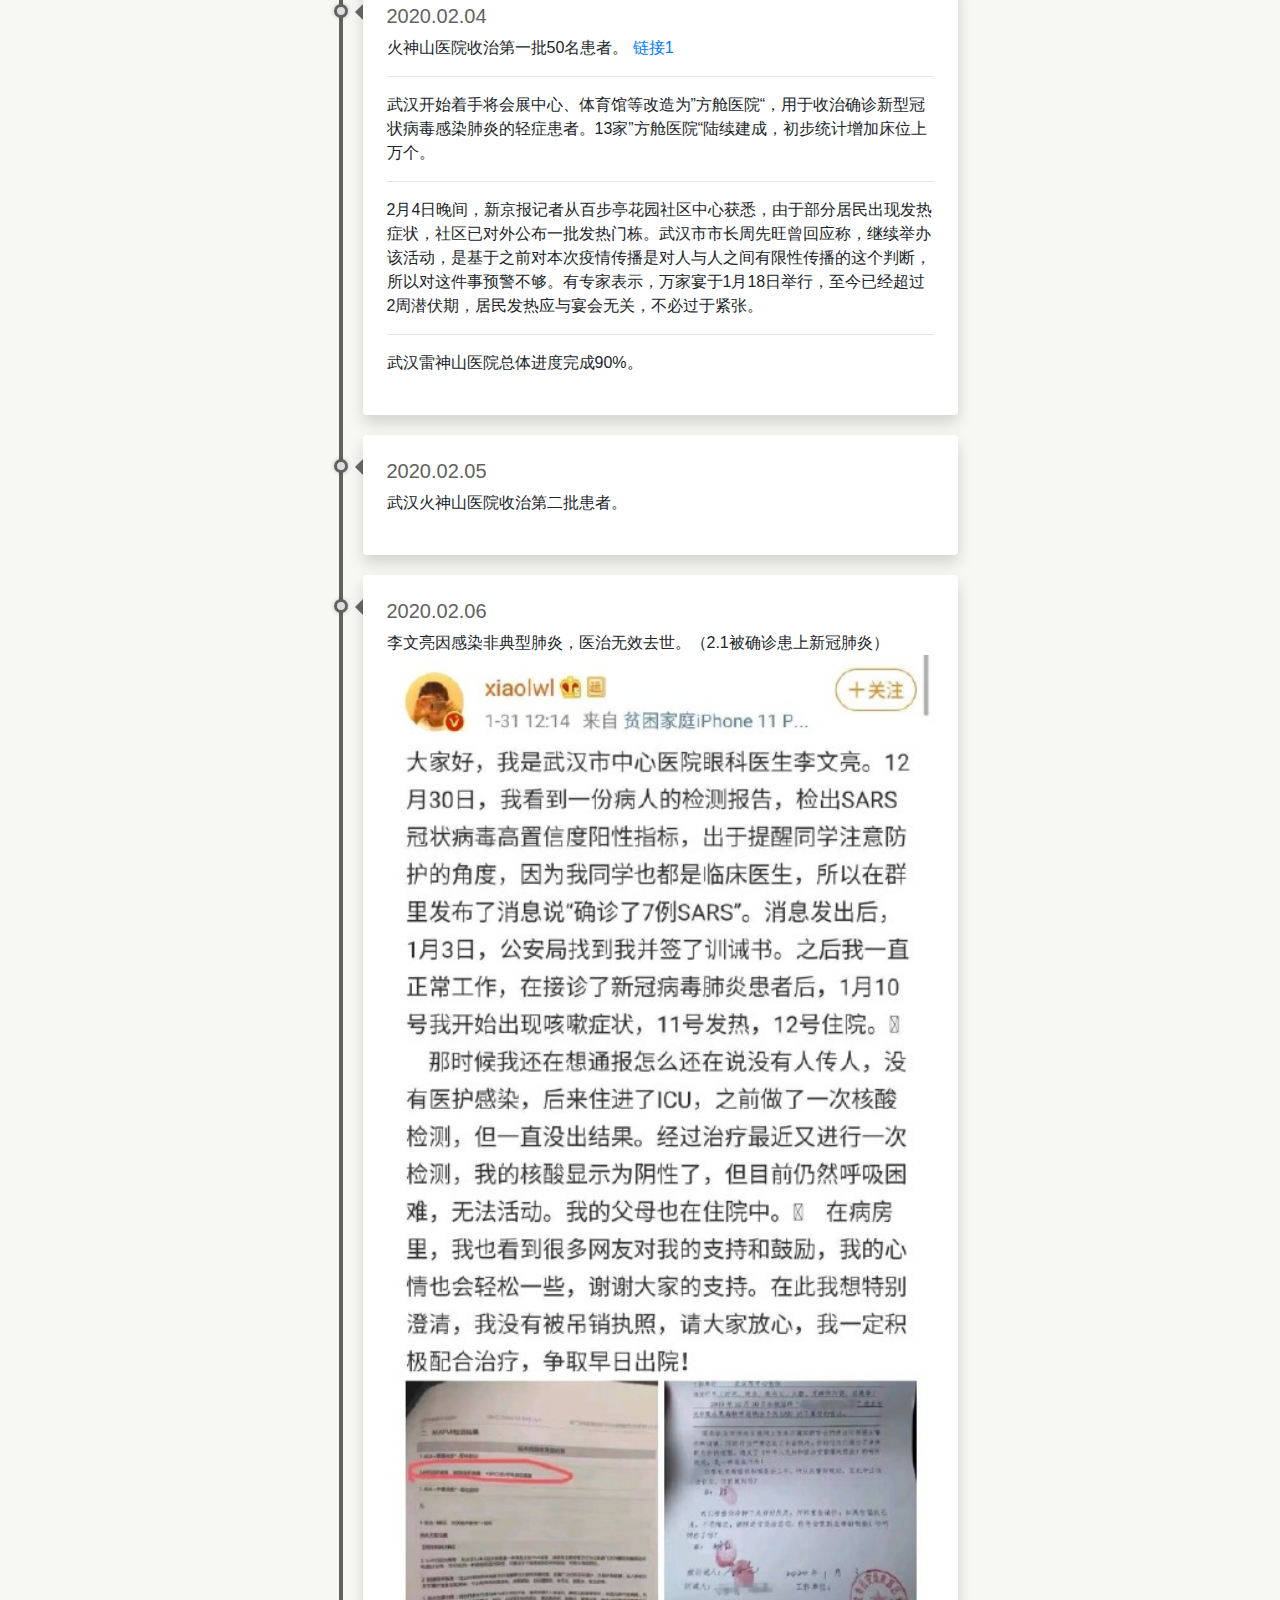
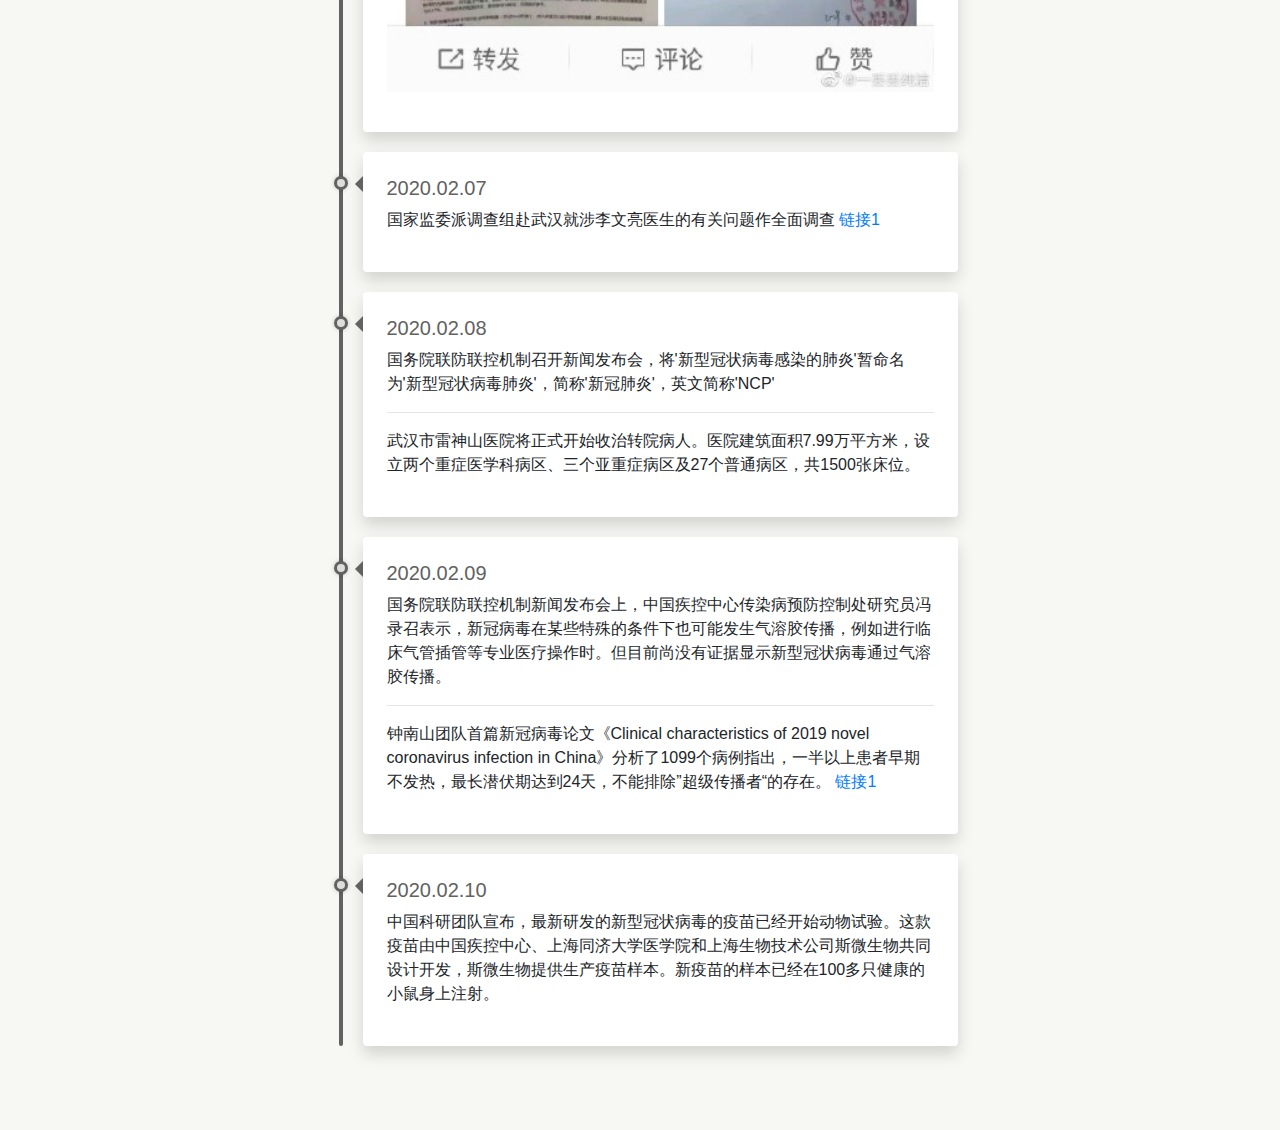
==== commit c90210b0: "update events webpage" ====
--- a/index.html
+++ b/index.html
@@ -53,6 +53,19 @@
         <div class="timeline-arrow">
         </div>
         <h2 class="h5 mb-0">
+         2019.12.01
+        </h2>
+        <p class="text-small mt-2 font-weight-light">
+         《柳叶刀》流行病学回顾调查表明首位新型冠状病毒肺炎确诊病例当日发病（无华南海鲜批发市场接触史）
+         <a href="https://www.thelancet.com/journals/lancet/article/PIIS0140-6736(20)30183-5/fulltext">
+          链接1
+         </a>
+        </p>
+       </li>
+       <li class="timeline-item bg-white rounded ml-3 p-4 shadow">
+        <div class="timeline-arrow">
+        </div>
+        <h2 class="h5 mb-0">
          2019.12.08
         </h2>
         <p class="text-small mt-2 font-weight-light">
@@ -63,17 +76,75 @@
         <div class="timeline-arrow">
         </div>
         <h2 class="h5 mb-0">
+         2019.12.25前后
+        </h2>
+        <p class="text-small mt-2 font-weight-light">
+         武汉市第五医院消化内科主任吕小红听说武汉两家医院有医护人员感染不明原因肺炎
+         <a href="https://mp.weixin.qq.com/s?__biz=MjM5MDQ3MTEyMQ==&amp;mid=2653326293&amp;idx=1&amp;sn=1ed3e933e3ac32c910fd1c9e4eb933d8&amp;scene=21#wechat_redirect">
+          链接1
+         </a>
+        </p>
+       </li>
+       <li class="timeline-item bg-white rounded ml-3 p-4 shadow">
+        <div class="timeline-arrow">
+        </div>
+        <h2 class="h5 mb-0">
+         2019.12.26
+        </h2>
+        <p class="text-small mt-2 font-weight-light">
+         湖北省中西医结合医院呼吸内科主任张继先上报四位病人反常情况给湖北省中西医结合医院的相关部门和领导，医院也立马将这些异样上报给了江汉区疾控部门
+         <a href="https://mp.weixin.qq.com/s?__biz=MTQzMTE0MjcyMQ==&amp;mid=2666630752&amp;idx=6&amp;sn=ec60a531068ac78fb5239478a95f1c45&amp;scene=21#wechat_redirect">
+          链接1
+         </a>
+        </p>
+        <hr/>
+        <p class="text-small mt-2 font-weight-light">
+         上海市公共卫生临床中心收集到武汉市中心医院和武汉市疾控中心的不明原因发热患者标本。
+        </p>
+       </li>
+       <li class="timeline-item bg-white rounded ml-3 p-4 shadow">
+        <div class="timeline-arrow">
+        </div>
+        <h2 class="h5 mb-0">
+         2019.12.29
+        </h2>
+        <p class="text-small mt-2 font-weight-light">
+         湖北省和武汉市卫健委指示武汉市疾控中心、武汉金银潭医院和江汉区疾控中心到湖北省中西医结合医院开始流行病学调查
+        </p>
+       </li>
+       <li class="timeline-item bg-white rounded ml-3 p-4 shadow">
+        <div class="timeline-arrow">
+        </div>
+        <h2 class="h5 mb-0">
          2019.12.30
         </h2>
         <p class="text-small mt-2 font-weight-light">
-         武汉市卫健委内部下发的紧急通知《关于报送不明原因肺炎救治情况的紧急通知》在网络流传。
+         武汉市卫健委内部下发《关于报送不明原因肺炎救治情况的紧急通知》，称武汉出现不明原因肺炎，且与华南海鲜批发市场有关。
          <a href="http://www.bjnews.com.cn/news/2019/12/31/668430.html">
           链接1
          </a>
         </p>
         <hr/>
         <p class="text-small mt-2 font-weight-light">
-         李文亮在大学同学群发了一段“华南海鲜水果市场确诊7例SARS”的文字。
+         李文亮、刘文、谢琳卡等医生通过微信群向同事发出提醒。
+        </p>
+        <hr/>
+        <p class="text-small mt-2 font-weight-light">
+         湖北省新华医院1位护士出现轻微感染
+         <a href="http://weekly.caixin.com/2020-02-01/101510145.html">
+          链接1
+         </a>
+        </p>
+        <hr/>
+        <p class="text-small mt-2 font-weight-light">
+         中科院武汉病毒所完成新型冠状病毒样本的收集和标准化入库
+         <a href="http://www.xinhuanet.com/2020-01/29/c_1125510543.htm">
+          链接1
+         </a>
+        </p>
+        <hr/>
+        <p class="text-small mt-2 font-weight-light">
+         湖北省和武汉市的卫生部门启动相关调查和病例搜索工作
         </p>
        </li>
        <li class="timeline-item bg-white rounded ml-3 p-4 shadow">
@@ -92,6 +163,17 @@
         <p class="text-small mt-2 font-weight-light">
          武汉《长江日报》派记者去华南海鲜市场进行探访，记者探访报道说，市场秩序井然，仍然有很多人去买海鲜。
         </p>
+        <hr/>
+        <p class="text-small mt-2 font-weight-light">
+         华南海鲜批发市场大规模消毒
+        </p>
+        <hr/>
+        <p class="text-small mt-2 font-weight-light">
+         国家卫健委专家组抵达武汉，正式介入调查
+         <a href="">
+          链接1
+         </a>
+        </p>
        </li>
        <li class="timeline-item bg-white rounded ml-3 p-4 shadow">
         <div class="timeline-arrow">
@@ -109,6 +191,10 @@
           链接1
          </a>
         </p>
+        <hr/>
+        <p class="text-small mt-2 font-weight-light">
+         国家卫健委成立疫情领导小组。
+        </p>
        </li>
        <li class="timeline-item bg-white rounded ml-3 p-4 shadow">
         <div class="timeline-arrow">
@@ -122,6 +208,17 @@
         <p class="text-small mt-2 font-weight-light">
          官方通报的第一批病患最后一名发病者被确认。
         </p>
+        <hr/>
+        <p class="text-small mt-2 font-weight-light">
+         中科院武汉病毒所获得2019新型冠状病毒全基因组序列。
+        </p>
+        <hr/>
+        <p class="text-small mt-2 font-weight-light">
+         香港特区政府召开跨部门会议，检视针对武汉肺炎疫情的预防措施。
+         <a href="https://sc.isd.gov.hk/TuniS/www.info.gov.hk/gia/general/202001/02/P2020010200773.htm">
+          链接1
+         </a>
+        </p>
        </li>
        <li class="timeline-item bg-white rounded ml-3 p-4 shadow">
         <div class="timeline-arrow">
@@ -137,11 +234,27 @@
         </p>
         <hr/>
         <p class="text-small mt-2 font-weight-light">
-         武汉共发现符合不明原因的病毒性肺炎诊断患者44例，其中重症11例，其余患者生命体征总体稳定。
+         武汉卫健委通报：武汉共发现符合不明原因的病毒性肺炎诊断患者44例，其中重症11例，其余患者生命体征总体稳定，未发现“明显人传人”和“医护感染”。
          <a href="http://wjw.hubei.gov.cn/fbjd/dtyw/202001/t20200105_1903301.shtml">
           链接1
          </a>
         </p>
+        <hr/>
+        <p class="text-small mt-2 font-weight-light">
+         湖北省新华医院CT医生李云华发现3例CT异常。
+        </p>
+        <hr/>
+        <p class="text-small mt-2 font-weight-light">
+         中国开始向美国通报疫情信息和防控措施、向世卫组织和周边国家通报疫情。
+        </p>
+        <hr/>
+        <p class="text-small mt-2 font-weight-light">
+         武汉飞往新加坡的旅客抵达樟宜机场时需接受体温检测。
+        </p>
+        <hr/>
+        <p class="text-small mt-2 font-weight-light">
+         武汉市中心医院医生李文亮在武汉某派出所内签下训诫书。
+        </p>
        </li>
        <li class="timeline-item bg-white rounded ml-3 p-4 shadow">
         <div class="timeline-arrow">
@@ -153,8 +266,23 @@
          武汉卫健委通报不明原因肺炎
         </span>
         <p class="text-small mt-2 font-weight-light">
+         国家疾控中心研制出对新型冠状病毒高特异性的PCR检测试剂。
+        </p>
+        <hr/>
+        <p class="text-small mt-2 font-weight-light">
          香港特区政府启动“严重”应变级别。
         </p>
+        <hr/>
+        <p class="text-small mt-2 font-weight-light">
+         武汉市卫健委当日无通报。
+        </p>
+        <hr/>
+        <p class="text-small mt-2 font-weight-light">
+         中国工程院院士、中国疾病预防控制中心传染病预防控制所所长、病原检测结果初步评估专家组组长徐建国接受《大公报》采访，表示未发现明显的人传人证据，未发现医务人员感染，且没有发生死亡案例，说明病毒威胁水平有限，中国的传染病控制有多年的积累，绝不会出现因为春运发生大扩散的可能性。
+         <a href="https://zhuanlan.zhihu.com/p/104541604">
+          链接1
+         </a>
+        </p>
        </li>
        <li class="timeline-item bg-white rounded ml-3 p-4 shadow">
         <div class="timeline-arrow">
@@ -165,19 +293,92 @@
         <span class="small text-gray">
          武汉不明原因肺炎已排除SARS病原
         </span>
+        <p class="text-small mt-2 font-weight-light">
+         武汉同济医院急诊科医生陆俊CT异常。
+        </p>
+        <hr/>
         <p class="text-small mt-2 font-weight-light">
          武汉共发现符合不明原因的病毒性肺炎诊断患者59例，其中重症患者7例，其余患者生命体征总体稳定，无死亡病例。初步调查表明，未发现明确的人传人证据，未发现医务人员感染。已排除流感、禽流感、腺病毒、传染性非典型肺炎（SARS）和中东呼吸综合征（MERS）等呼吸道病原。
          <a href="http://wjw.hubei.gov.cn/fbjd/dtyw/202001/t20200105_1903304.shtml">
           链接1
          </a>
         </p>
-        <hr/>
+       </li>
+       <li class="timeline-item bg-white rounded ml-3 p-4 shadow">
+        <div class="timeline-arrow">
+        </div>
+        <h2 class="h5 mb-0">
+         2020.01.06
+        </h2>
         <p class="text-small mt-2 font-weight-light">
          武汉进入两会时间。
          <a href="http://cjrb.cnhan.com/cjrb/20200106/6907.htm">
           链接1
          </a>
         </p>
+        <hr/>
+        <p class="text-small mt-2 font-weight-light">
+         国家疾控中心内部启动二级应急响应。
+        </p>
+        <hr/>
+        <p class="text-small mt-2 font-weight-light">
+         湖北省新华医院内部开会强调“不造谣不传谣”，该院一名无华南海鲜市场接触史的呼吸内科医生CT异常。
+        </p>
+        <hr/>
+        <p class="text-small mt-2 font-weight-light">
+         当日武汉市卫健委无通报。
+        </p>
+       </li>
+       <li class="timeline-item bg-white rounded ml-3 p-4 shadow">
+        <div class="timeline-arrow">
+        </div>
+        <h2 class="h5 mb-0">
+         2020.01.07
+        </h2>
+        <p class="text-small mt-2 font-weight-light">
+         武汉同济医院急诊科医生陆俊确诊。
+        </p>
+        <hr/>
+        <p class="text-small mt-2 font-weight-light">
+         国家疾控中心成功分离首株新型冠状病毒毒株。
+        </p>
+        <hr/>
+        <p class="text-small mt-2 font-weight-light">
+         当日武汉市卫健委无通报。
+        </p>
+        <hr/>
+        <p class="text-small mt-2 font-weight-light">
+         武汉市召开“两会”
+        </p>
+       </li>
+       <li class="timeline-item bg-white rounded ml-3 p-4 shadow">
+        <div class="timeline-arrow">
+        </div>
+        <h2 class="h5 mb-0">
+         2020.01.08
+        </h2>
+        <p class="text-small mt-2 font-weight-light">
+         国家卫健委专家组确认新型冠状病毒为疫情病源。
+        </p>
+        <hr/>
+        <p class="text-small mt-2 font-weight-light">
+         王广发参与的国家卫健委专家组到达武汉。
+         <a href="https://mp.weixin.qq.com/s?__biz=MjM5MDQ3MTEyMQ==&amp;mid=2653326365&amp;idx=1&amp;sn=0f95bf062025e35fb6c7e98c32a41799&amp;scene=21#wechat_redirect">
+          链接1
+         </a>
+        </p>
+        <hr/>
+        <p class="text-small mt-2 font-weight-light">
+         香港特区政府将武汉不明原因的病毒性肺炎纳入法定监管传染病
+        </p>
+        <hr/>
+        <p class="text-small mt-2 font-weight-light">
+         当日武汉市卫健委无通报。
+        </p>
+        <hr/>
+        <p class="text-small mt-2 font-weight-light">
+         武汉市召开“两会”
+        </p>
        </li>
        <li class="timeline-item bg-white rounded ml-3 p-4 shadow">
         <div class="timeline-arrow">
@@ -193,6 +394,18 @@
         </span>
         <p class="text-small mt-2 font-weight-light">
          央视报道，武汉不明原因的病毒性肺炎病原检测结果初步评估专家组确定，病原体为新型冠状病毒。
+        </p>
+        <hr/>
+        <p class="text-small mt-2 font-weight-light">
+         武汉出现首例新冠死亡病例。
+        </p>
+        <hr/>
+        <p class="text-small mt-2 font-weight-light">
+         当日武汉市卫健委无通报。
+        </p>
+        <hr/>
+        <p class="text-small mt-2 font-weight-light">
+         武汉市召开“两会”
         </p>
        </li>
        <li class="timeline-item bg-white rounded ml-3 p-4 shadow">
@@ -207,6 +420,45 @@
           链接1
          </a>
         </p>
+        <hr/>
+        <p class="text-small mt-2 font-weight-light">
+         湖北省新华医院CT医生李云华发现30例CT异常。
+        </p>
+        <hr/>
+        <p class="text-small mt-2 font-weight-light">
+         香港大学深圳医院收治2名呼吸道疾病患者。
+        </p>
+        <hr/>
+        <p class="text-small mt-2 font-weight-light">
+         武汉大学中南医院ICU的16张床位住满，重症医学科主任彭志勇上报指出诊断标准过于严苛。
+        </p>
+        <hr/>
+        <p class="text-small mt-2 font-weight-light">
+         国家疾控中心与世界卫生组织和各国分享了新冠病毒的全基因序列。
+        </p>
+        <hr/>
+        <p class="text-small mt-2 font-weight-light">
+         国家卫健委专家组专家王广发对公众表示没有出现医护感染。
+         <a href="http://www.xinhuanet.com/2020-01/11/c_1125448549.htm">
+          链接1
+         </a>
+        </p>
+        <hr/>
+        <p class="text-small mt-2 font-weight-light">
+         2020年全国铁路春运正式启动。
+        </p>
+        <hr/>
+        <p class="text-small mt-2 font-weight-light">
+         当日武汉市卫健委无通报。
+        </p>
+        <hr/>
+        <p class="text-small mt-2 font-weight-light">
+         武汉市召开“两会”
+        </p>
+        <hr/>
+        <p class="text-small mt-2 font-weight-light">
+         李文亮出现感染症状。
+        </p>
        </li>
        <li class="timeline-item bg-white rounded ml-3 p-4 shadow">
         <div class="timeline-arrow">
@@ -221,7 +473,19 @@
          武汉不明原因肺炎导致1人死亡
         </span>
         <p class="text-small mt-2 font-weight-light">
-         武汉两会闭幕。1月5日到11日，武汉市卫健委未对外发布任何疫情信息。
+         湖北省两会开幕。
+        </p>
+        <hr/>
+        <p class="text-small mt-2 font-weight-light">
+         国家疾控中心向武汉提供PCR检测试剂。
+        </p>
+        <hr/>
+        <p class="text-small mt-2 font-weight-light">
+         武汉市卫健委当日通报称共发现41例新型冠状病毒感染肺炎确诊病例，1月3日之后无新感染病人，未发现“明显人传人”和“医护感染”。
+        </p>
+        <hr/>
+        <p class="text-small mt-2 font-weight-light">
+         CT显示李文亮双肺磨玻璃样病变。
         </p>
        </li>
        <li class="timeline-item bg-white rounded ml-3 p-4 shadow">
@@ -231,7 +495,15 @@
          2020.01.12
         </h2>
         <p class="text-small mt-2 font-weight-light">
-         湖北省两会开幕。
+         湖北省召开“两会”。
+        </p>
+        <hr/>
+        <p class="text-small mt-2 font-weight-light">
+         武汉市卫健委当日通报无新增确诊病例。
+        </p>
+        <hr/>
+        <p class="text-small mt-2 font-weight-light">
+         李文亮入院。
         </p>
        </li>
        <li class="timeline-item bg-white rounded ml-3 p-4 shadow">
@@ -241,11 +513,59 @@
          2020.01.13
         </h2>
         <p class="text-small mt-2 font-weight-light">
+         武汉3名护士当日确诊。
+         <a href="https://www.toutiao.com/a1657608692913160/">
+          链接1
+         </a>
+        </p>
+        <hr/>
+        <p class="text-small mt-2 font-weight-light">
          世界卫生组织（WHO）发表声明称，泰国公共卫生部报告该国发现第一例武汉新型冠状病毒感染的肺炎病例。
         </p>
         <hr/>
         <p class="text-small mt-2 font-weight-light">
          世界卫生组织正式将引发此轮肺炎的病毒命名为2019新型冠状病毒（2019-nCoV）。
+        </p>
+        <hr/>
+        <p class="text-small mt-2 font-weight-light">
+         港澳台地区专家组前往武汉调查。
+        </p>
+        <hr/>
+        <p class="text-small mt-2 font-weight-light">
+         湖北省召开“两会”。
+        </p>
+        <hr/>
+        <p class="text-small mt-2 font-weight-light">
+         武汉市卫健委当日通报市内无新增确诊病例、泰国通报1例确诊。
+        </p>
+       </li>
+       <li class="timeline-item bg-white rounded ml-3 p-4 shadow">
+        <div class="timeline-arrow">
+        </div>
+        <h2 class="h5 mb-0">
+         2020.01.14
+        </h2>
+        <p class="text-small mt-2 font-weight-light">
+         国家卫健委召开全国卫生健康系统视频会议，通报疫情。
+        </p>
+        <hr/>
+        <p class="text-small mt-2 font-weight-light">
+         一个赴武汉参会的黄冈下辖县代表团数名成员入院，两名重症。
+         <a href="https://mp.weixin.qq.com/s?__biz=Njk5MTE1&amp;mid=2652403606&amp;idx=1&amp;sn=3c1b912f56449a75347fb20bd52a26c2&amp;scene=21#wechat_redirect">
+          链接1
+         </a>
+        </p>
+        <hr/>
+        <p class="text-small mt-2 font-weight-light">
+         卫健委专家徐建国对《科学》杂志表示，763名密接者无一感染，疫情程度有限，如下周无新增病例或将结束。
+        </p>
+        <hr/>
+        <p class="text-small mt-2 font-weight-light">
+         湖北省召开“两会”。
+        </p>
+        <hr/>
+        <p class="text-small mt-2 font-weight-light">
+         武汉市卫健委当日通报无新增确诊病例，称尚未发现明确人传人，不排除有限人传人。
         </p>
        </li>
        <li class="timeline-item bg-white rounded ml-3 p-4 shadow">
@@ -652,6 +972,47 @@
          <a href="https://www.thepaper.cn/newsDetail_forward_5835717">
           链接1
          </a>
+        </p>
+       </li>
+       <li class="timeline-item bg-white rounded ml-3 p-4 shadow">
+        <div class="timeline-arrow">
+        </div>
+        <h2 class="h5 mb-0">
+         2020.02.08
+        </h2>
+        <p class="text-small mt-2 font-weight-light">
+         国务院联防联控机制召开新闻发布会，将'新型冠状病毒感染的肺炎'暂命名为'新型冠状病毒肺炎'，简称'新冠肺炎'，英文简称'NCP'
+        </p>
+        <hr/>
+        <p class="text-small mt-2 font-weight-light">
+         武汉市雷神山医院将正式开始收治转院病人。医院建筑面积7.99万平方米，设立两个重症医学科病区、三个亚重症病区及27个普通病区，共1500张床位。
+        </p>
+       </li>
+       <li class="timeline-item bg-white rounded ml-3 p-4 shadow">
+        <div class="timeline-arrow">
+        </div>
+        <h2 class="h5 mb-0">
+         2020.02.09
+        </h2>
+        <p class="text-small mt-2 font-weight-light">
+         国务院联防联控机制新闻发布会上，中国疾控中心传染病预防控制处研究员冯录召表示，新冠病毒在某些特殊的条件下也可能发生气溶胶传播，例如进行临床气管插管等专业医疗操作时。但目前尚没有证据显示新型冠状病毒通过气溶胶传播。
+        </p>
+        <hr/>
+        <p class="text-small mt-2 font-weight-light">
+         钟南山团队首篇新冠病毒论文《Clinical characteristics of 2019 novel coronavirus infection in China》分析了1099个病例指出，一半以上患者早期不发热，最长潜伏期达到24天，不能排除”超级传播者“的存在。
+         <a href="https://www.medrxiv.org/content/10.1101/2020.02.06.20020974v1">
+          链接1
+         </a>
+        </p>
+       </li>
+       <li class="timeline-item bg-white rounded ml-3 p-4 shadow">
+        <div class="timeline-arrow">
+        </div>
+        <h2 class="h5 mb-0">
+         2020.02.10
+        </h2>
+        <p class="text-small mt-2 font-weight-light">
+         中国科研团队宣布，最新研发的新型冠状病毒的疫苗已经开始动物试验。这款疫苗由中国疾控中心、上海同济大学医学院和上海生物技术公司斯微生物共同设计开发，斯微生物提供生产疫苗样本。新疫苗的样本已经在100多只健康的小鼠身上注射。
         </p>
        </li>
       </ul>
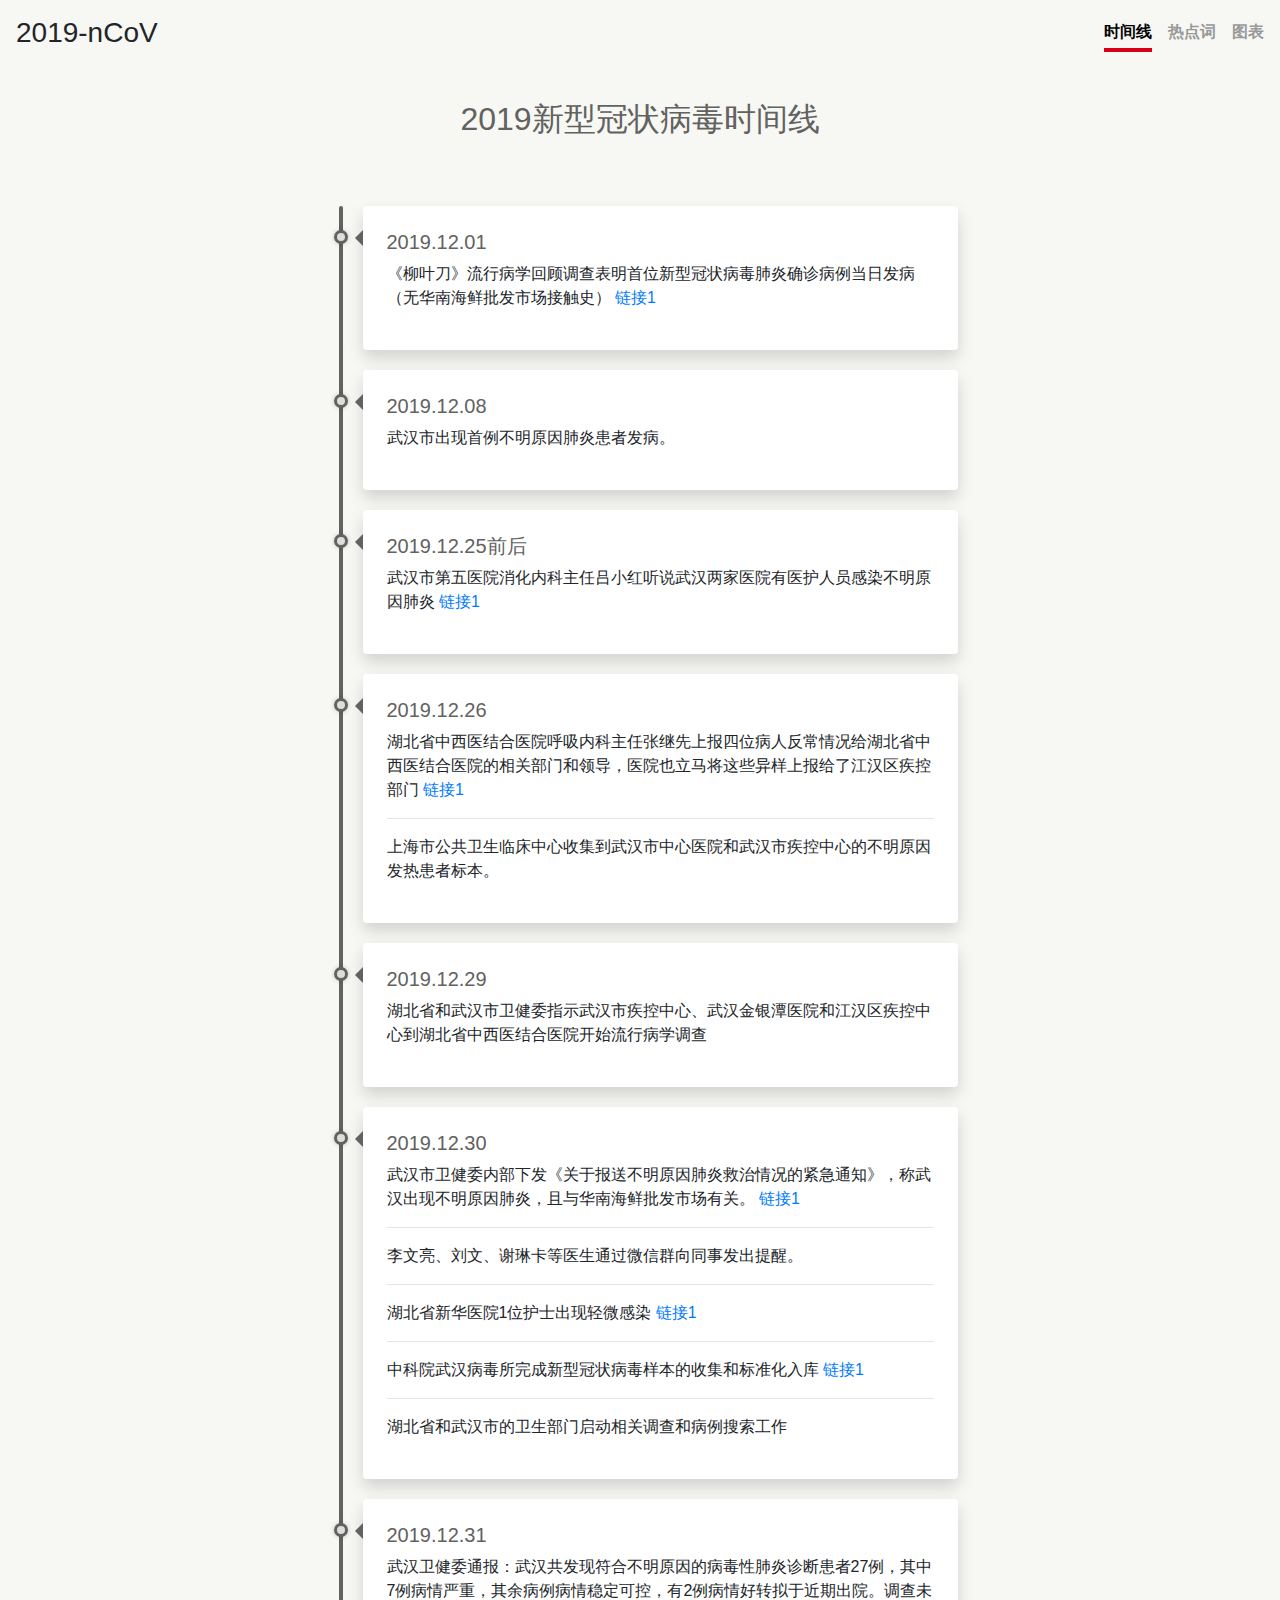
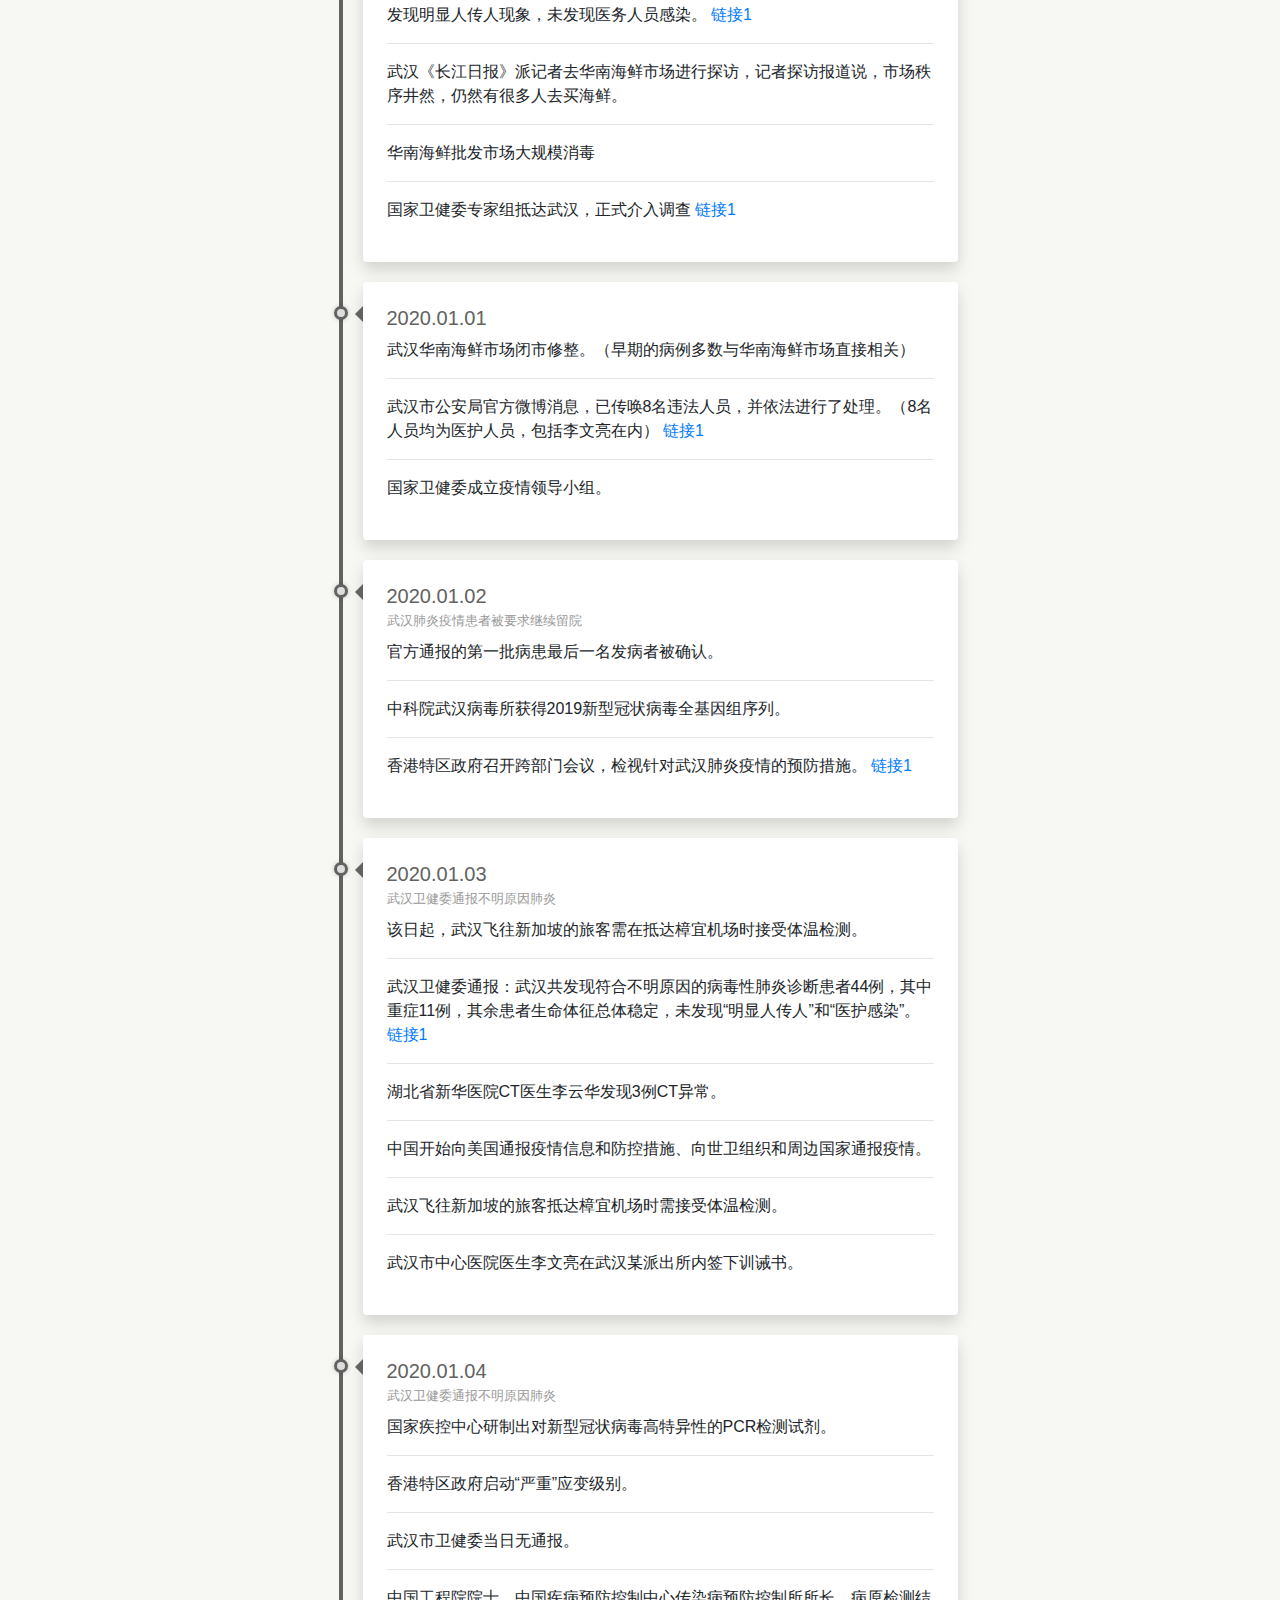
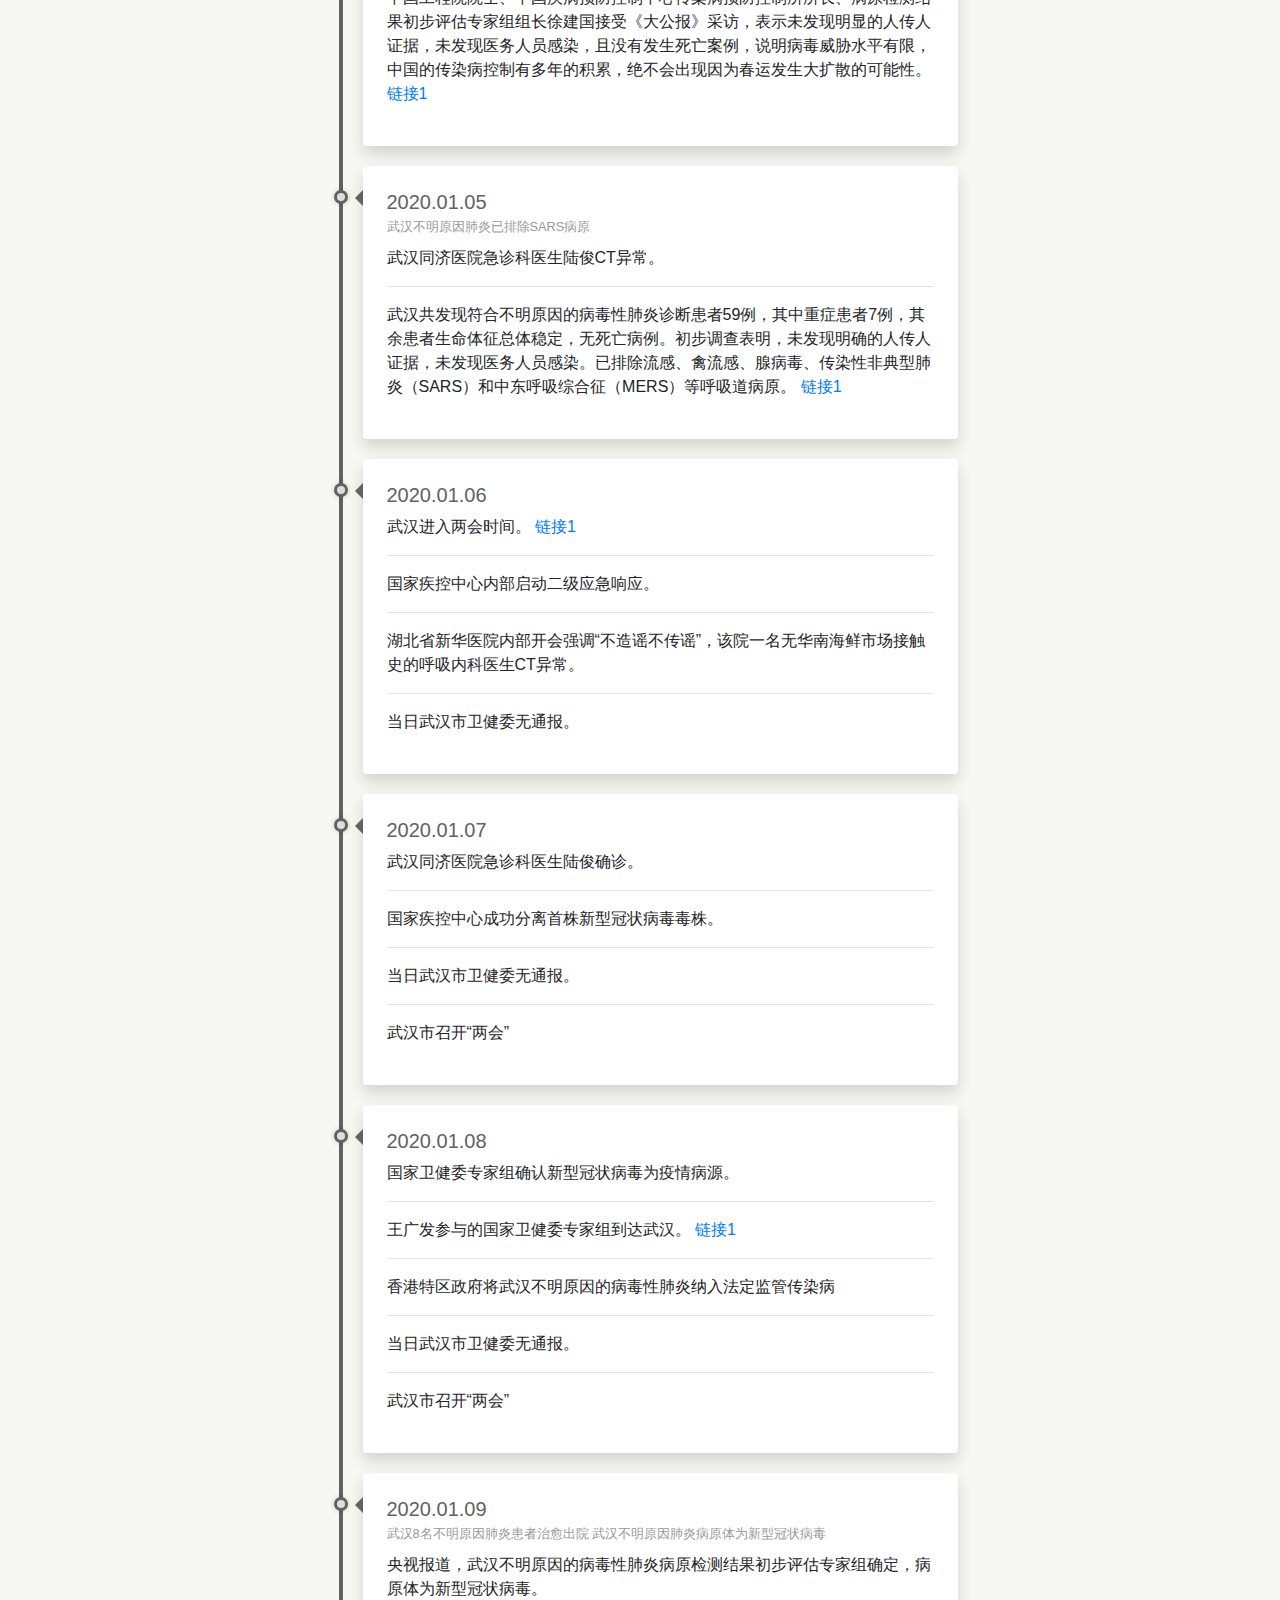
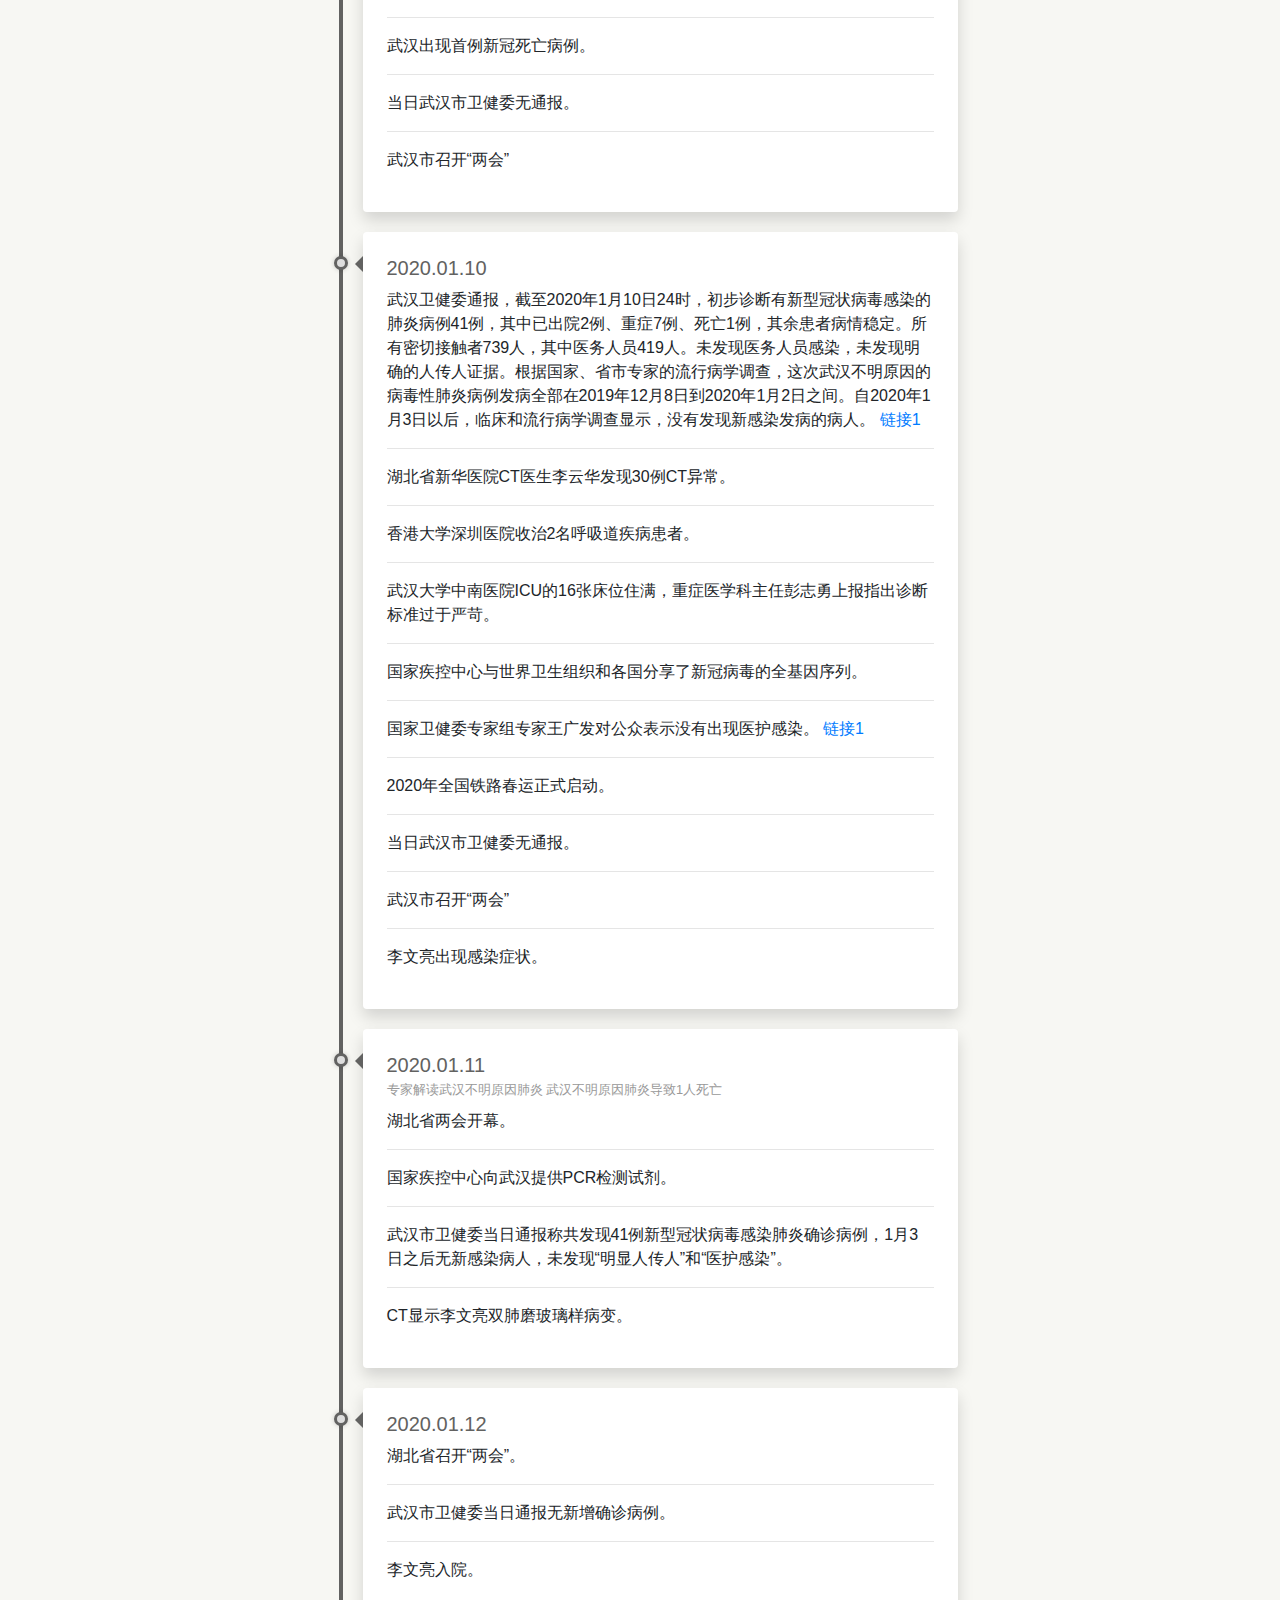
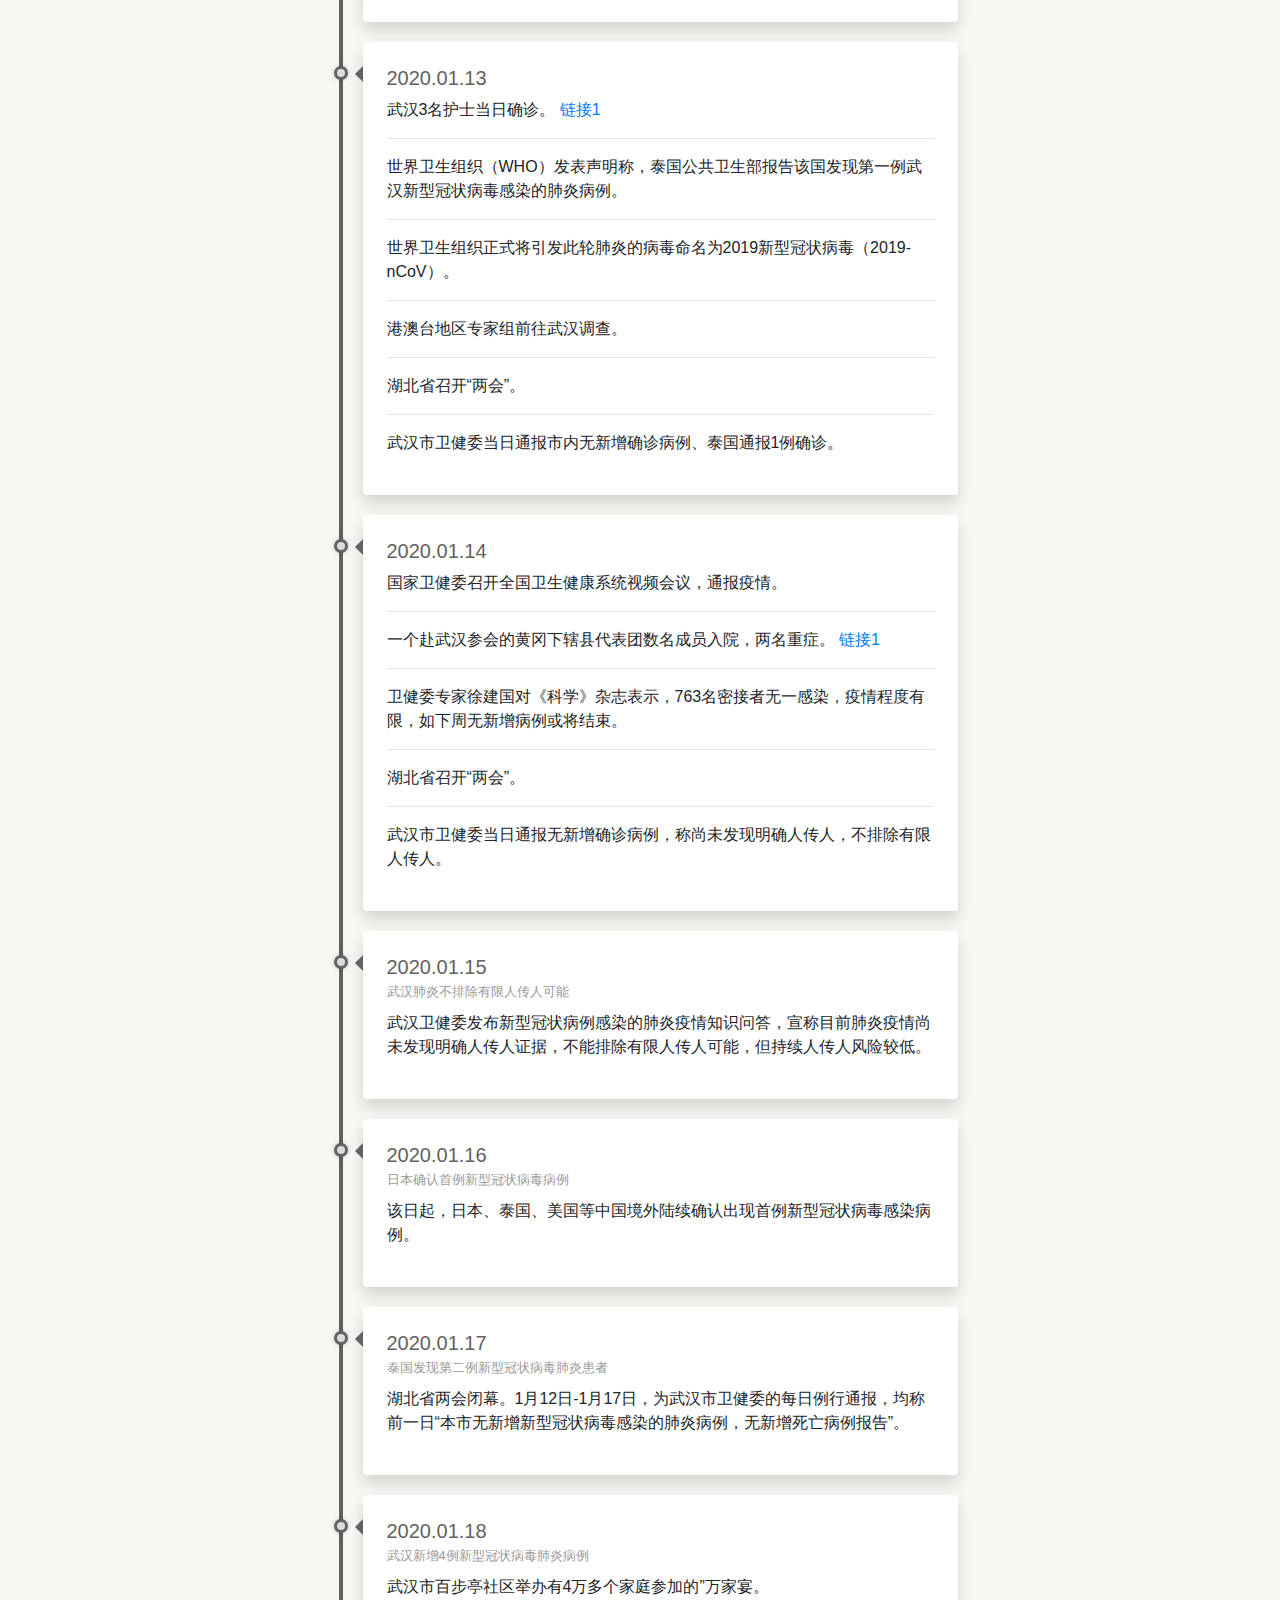
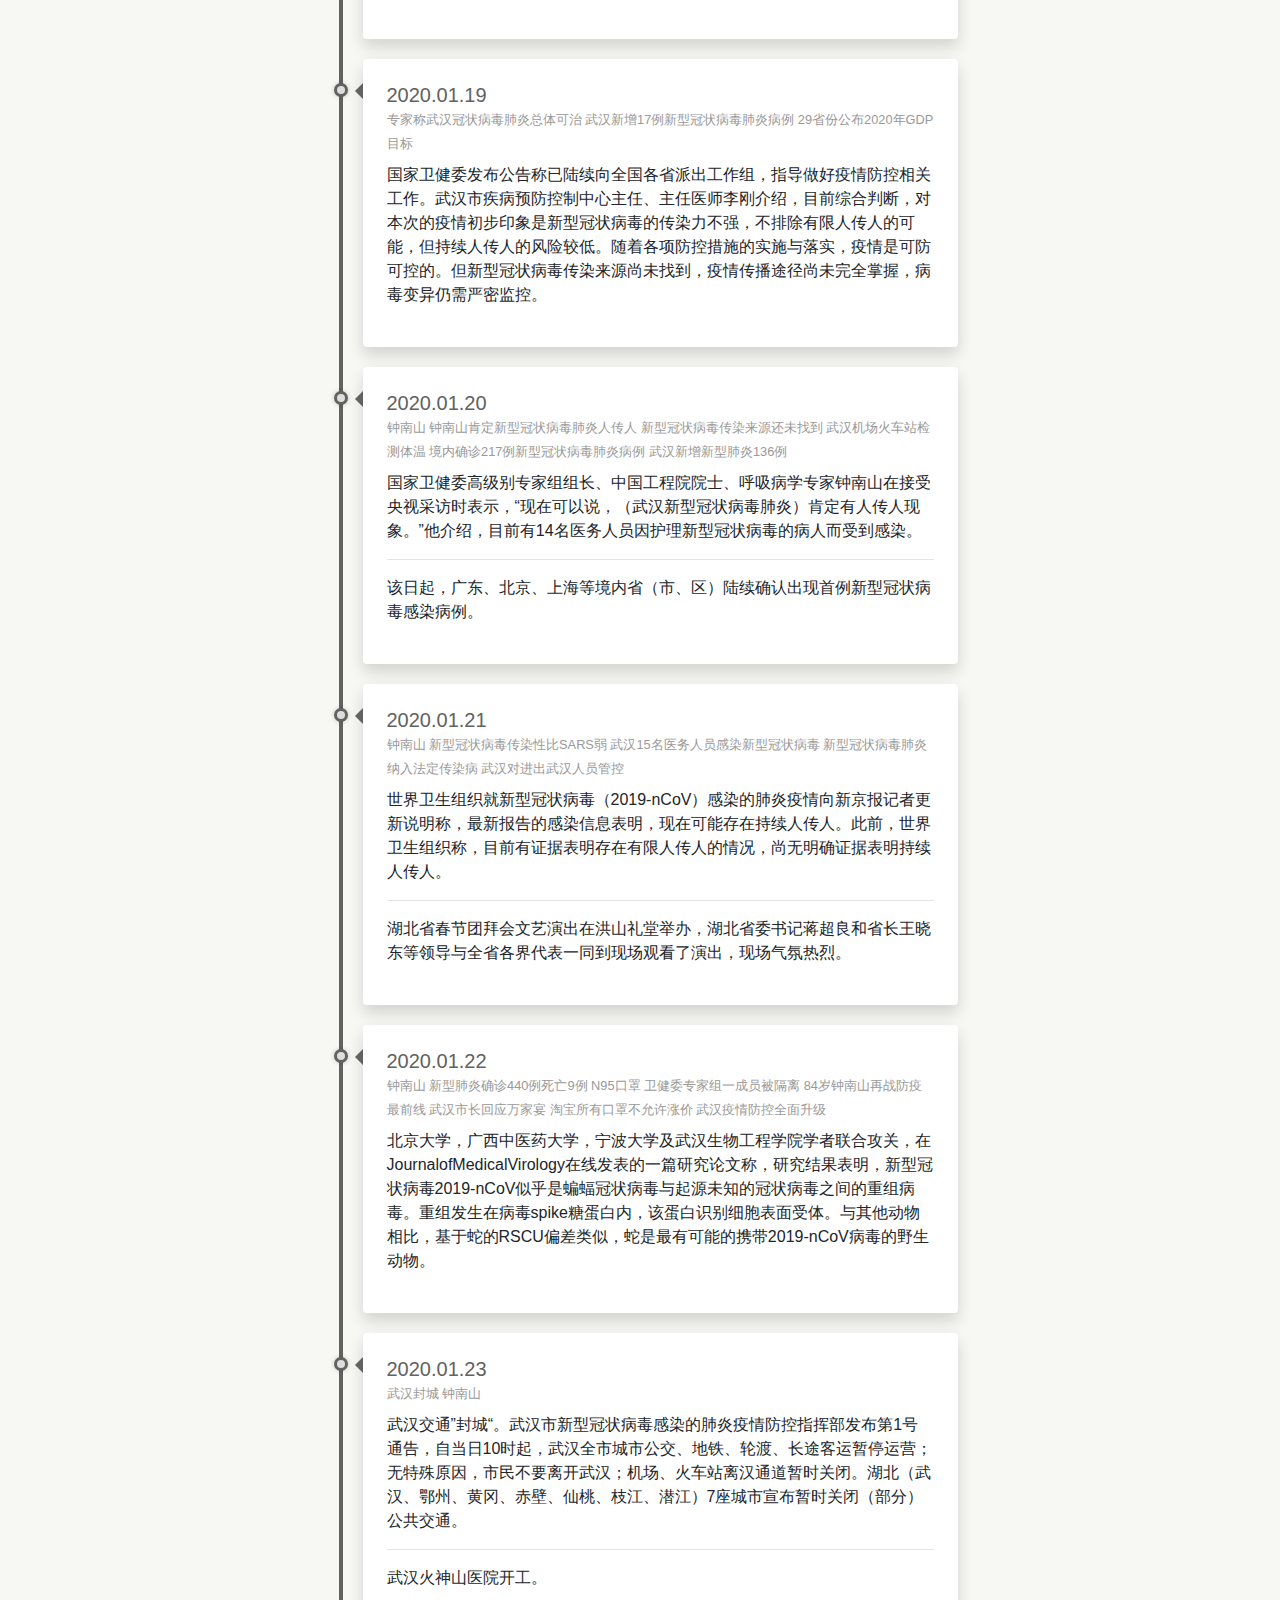
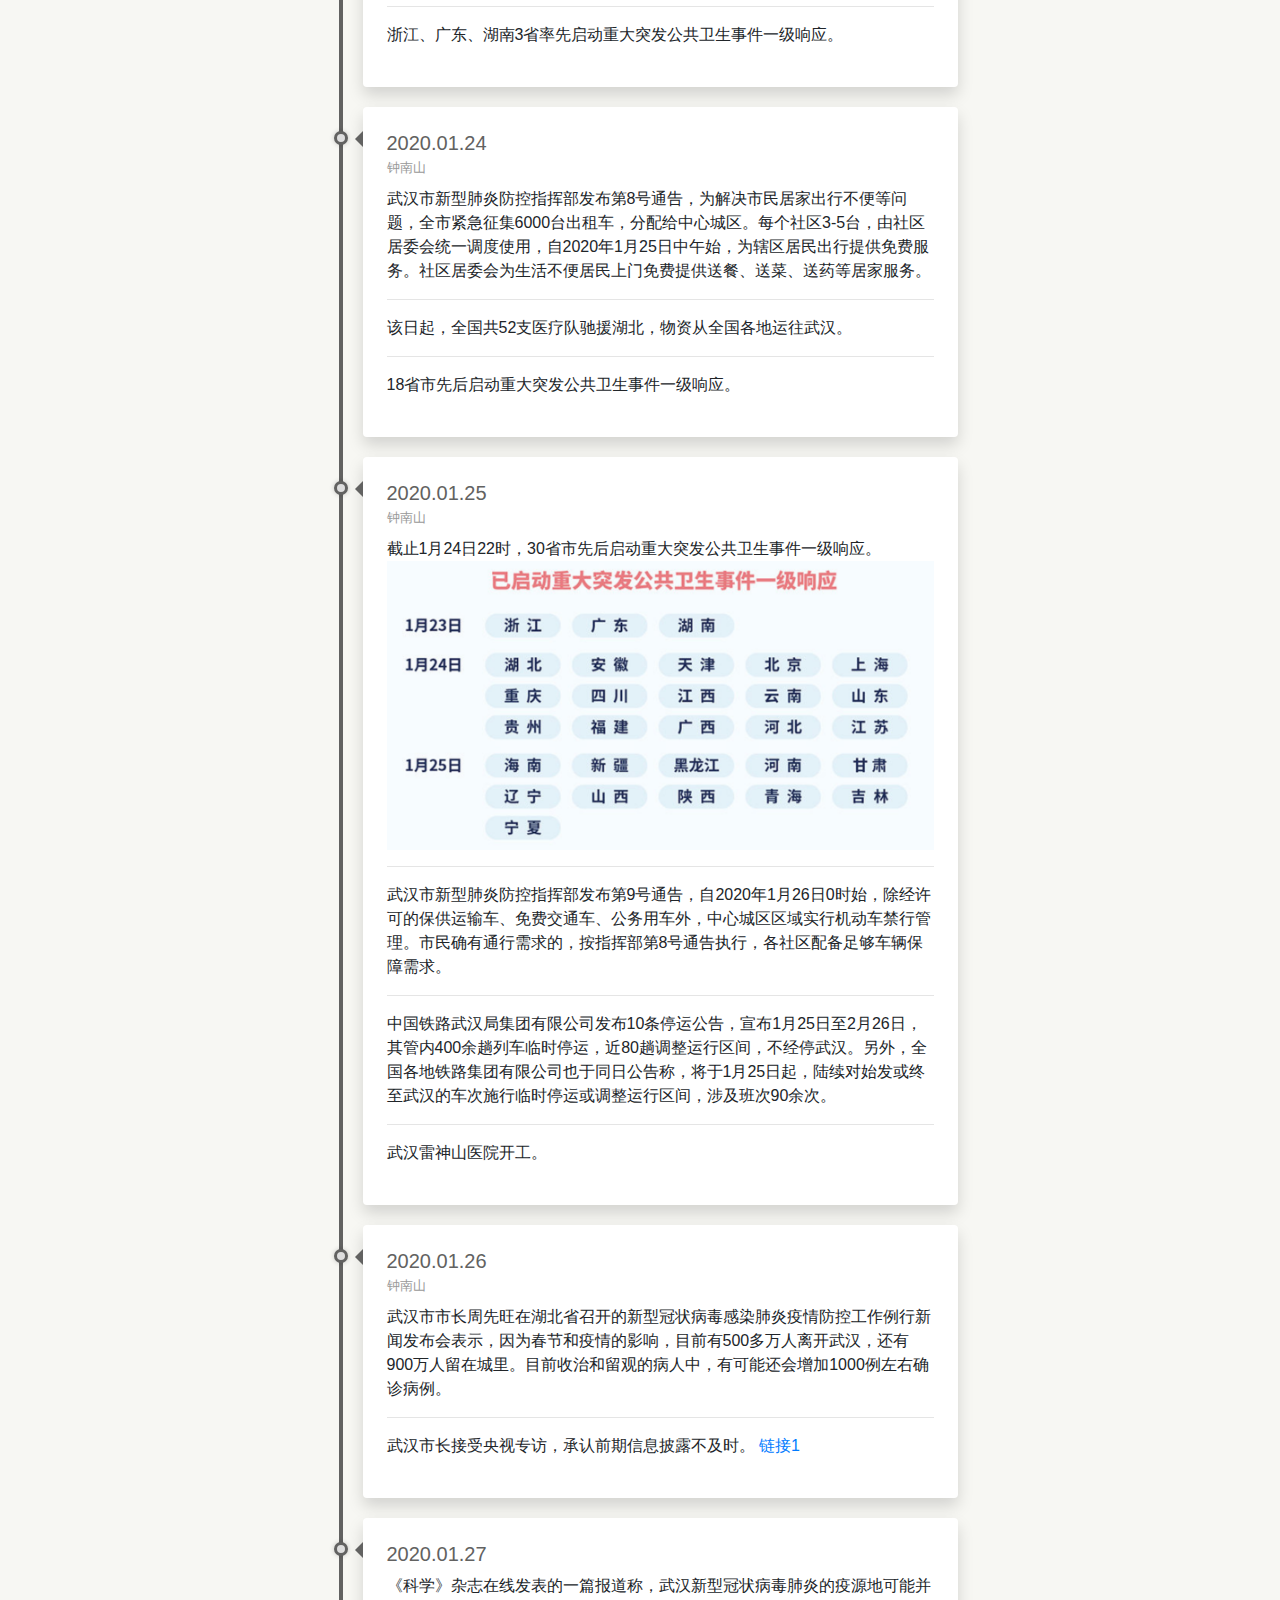
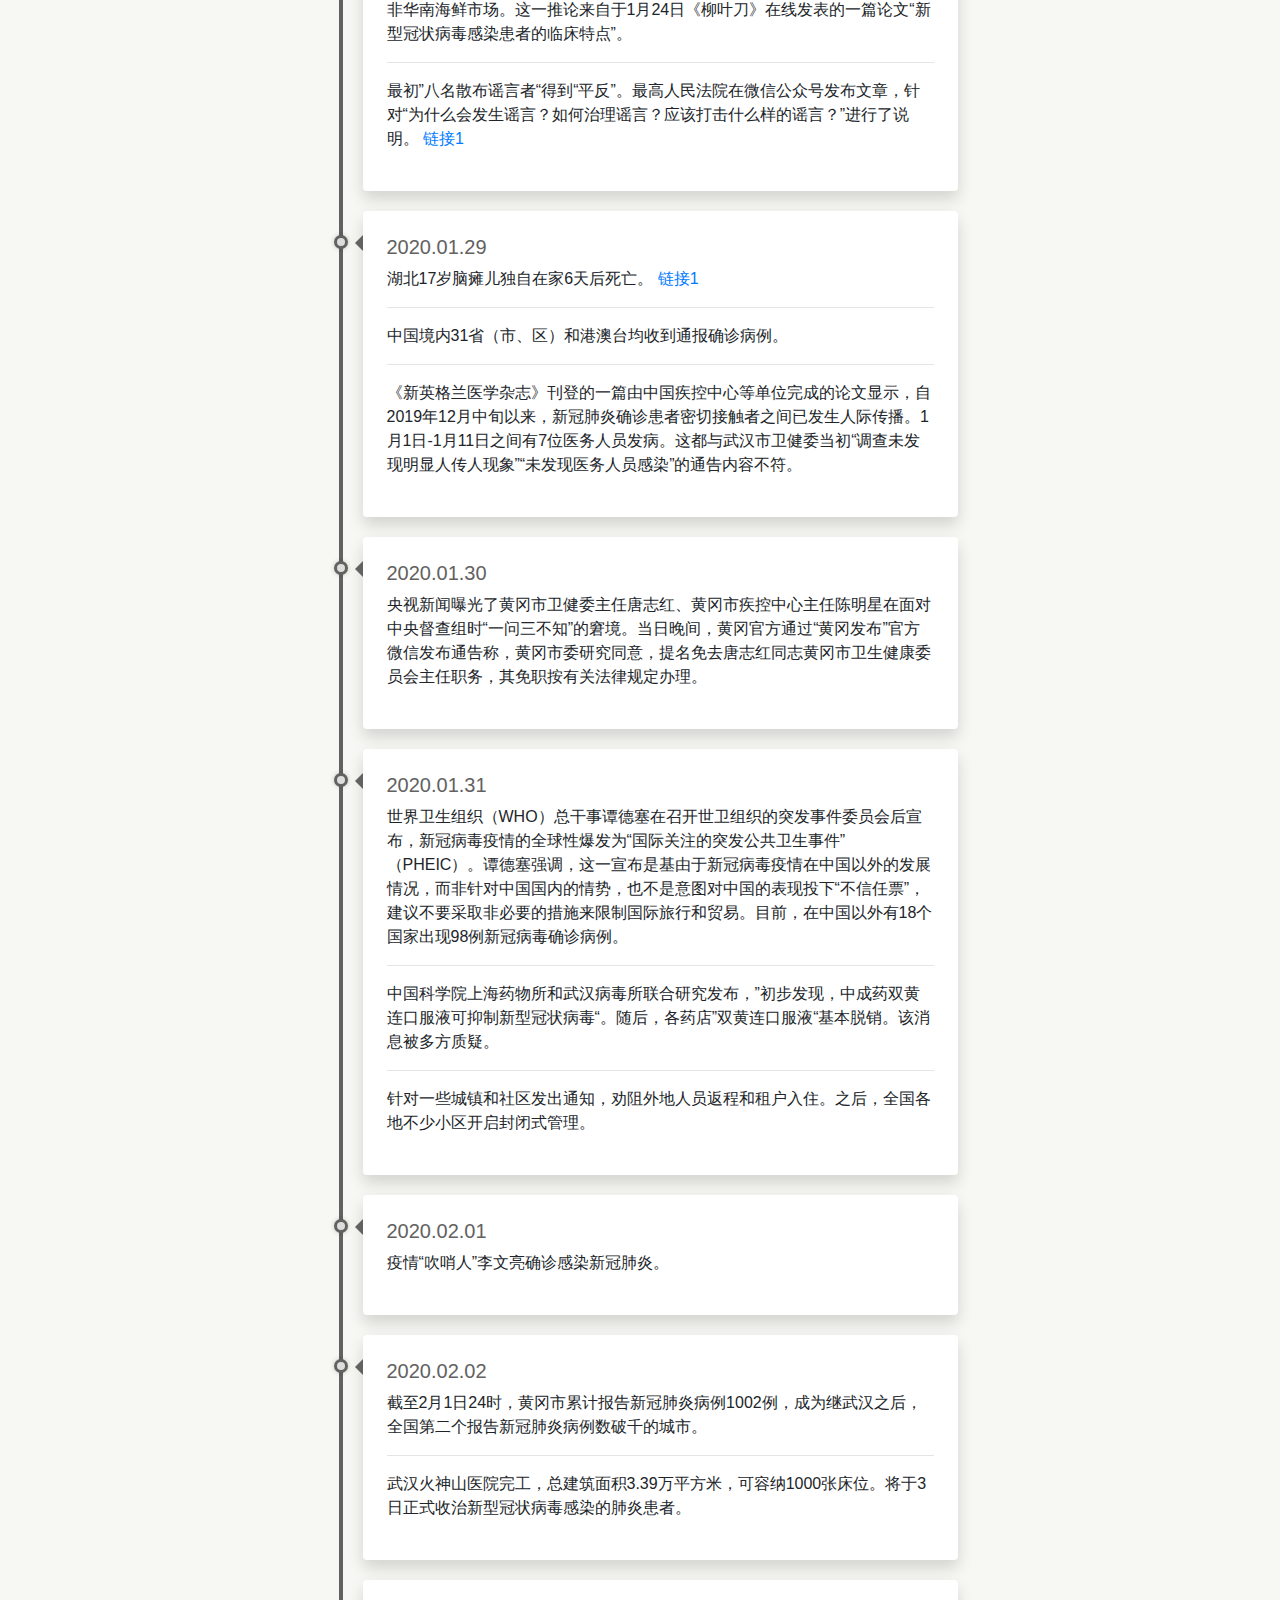
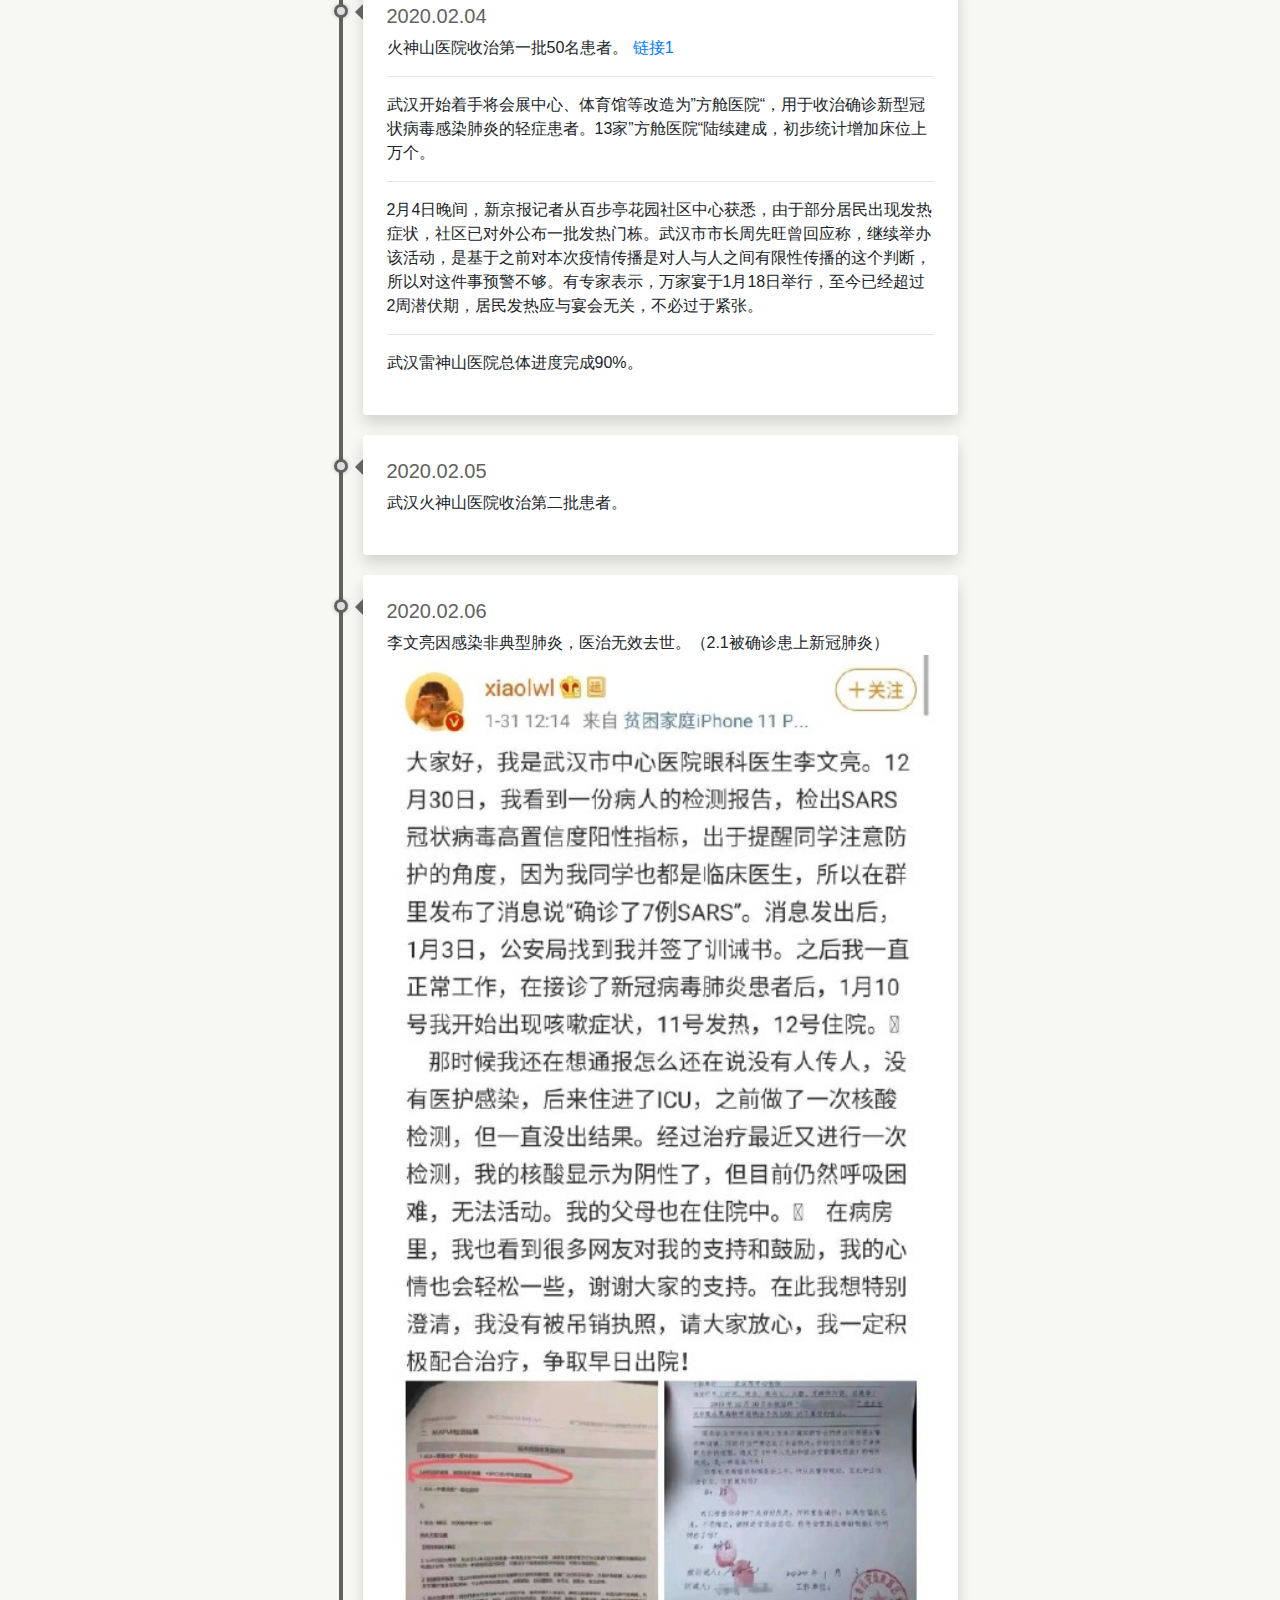
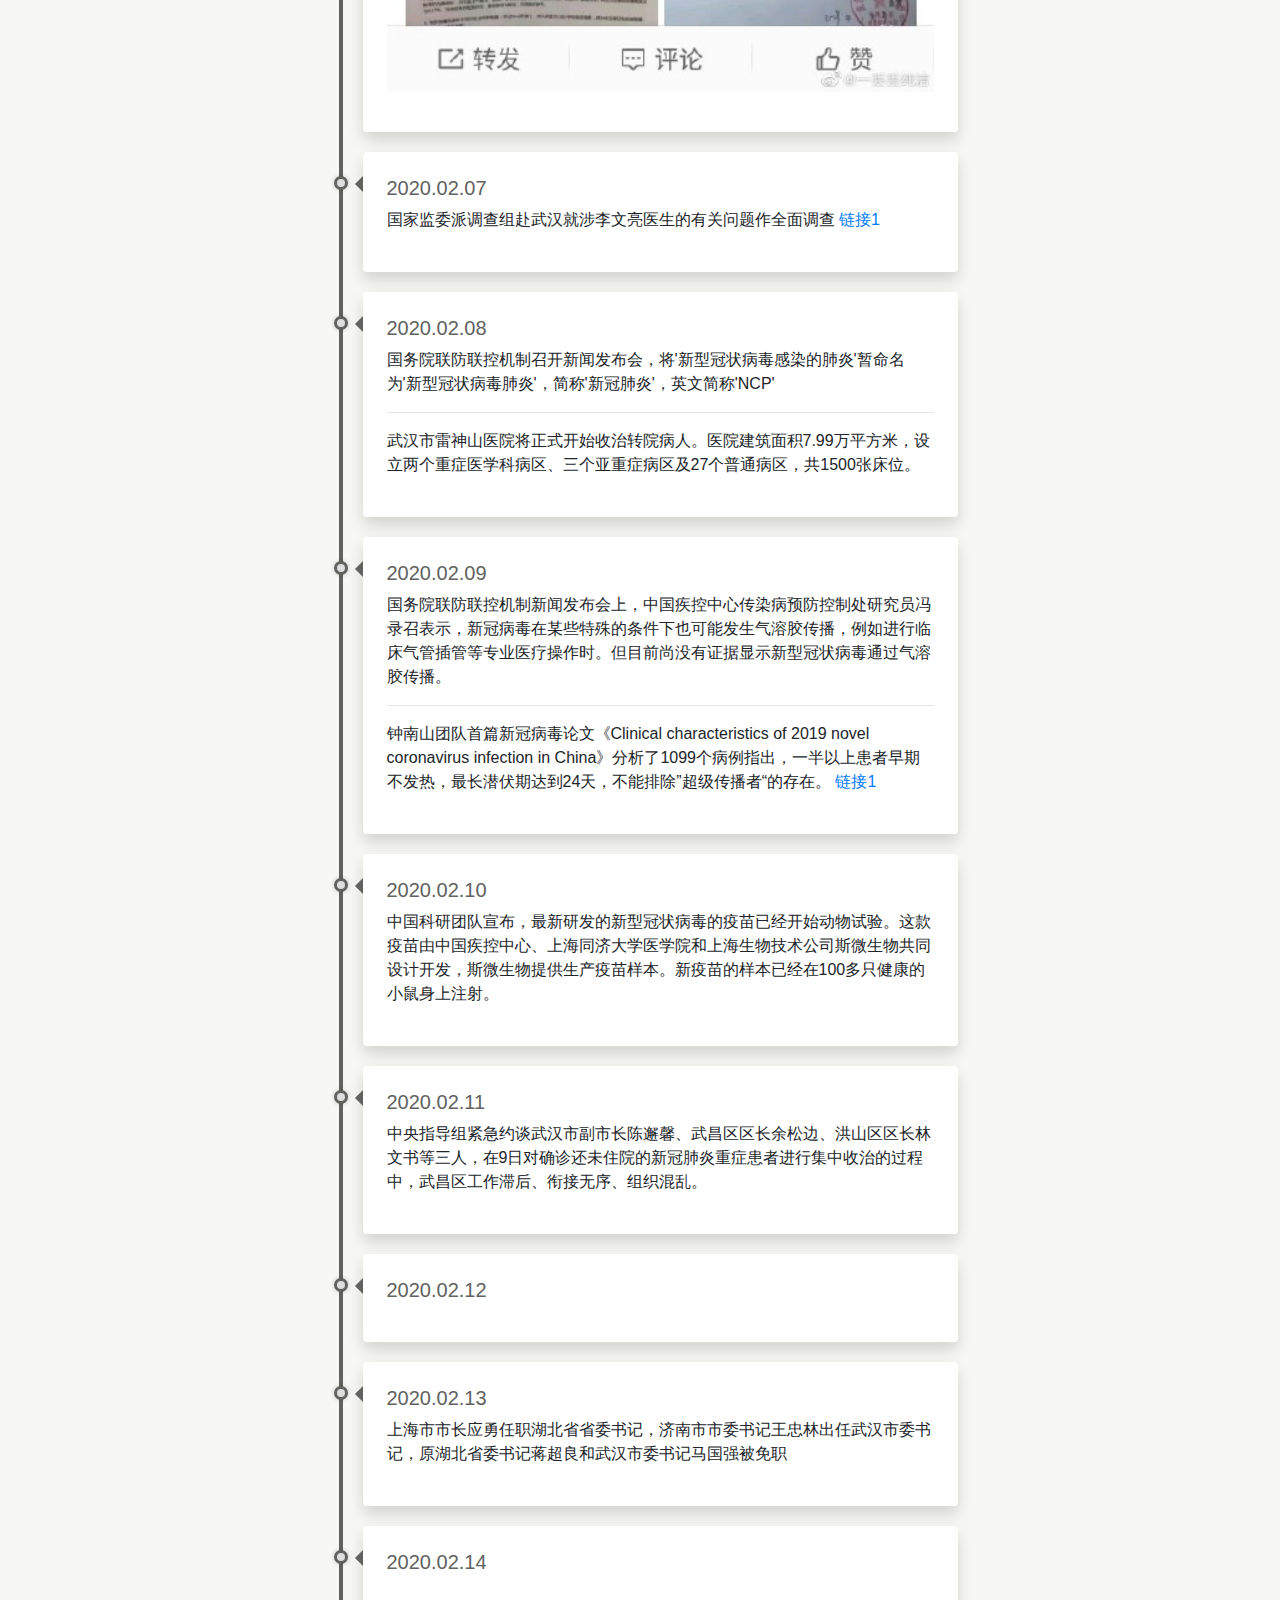
==== commit 8c905bca: "update events webpage" ====
--- a/index.html
+++ b/index.html
@@ -1015,6 +1015,44 @@
          中国科研团队宣布，最新研发的新型冠状病毒的疫苗已经开始动物试验。这款疫苗由中国疾控中心、上海同济大学医学院和上海生物技术公司斯微生物共同设计开发，斯微生物提供生产疫苗样本。新疫苗的样本已经在100多只健康的小鼠身上注射。
         </p>
        </li>
+       <li class="timeline-item bg-white rounded ml-3 p-4 shadow">
+        <div class="timeline-arrow">
+        </div>
+        <h2 class="h5 mb-0">
+         2020.02.11
+        </h2>
+        <p class="text-small mt-2 font-weight-light">
+         中央指导组紧急约谈武汉市副市长陈邂馨、武昌区区长余松边、洪山区区长林文书等三人，在9日对确诊还未住院的新冠肺炎重症患者进行集中收治的过程中，武昌区工作滞后、衔接无序、组织混乱。
+        </p>
+       </li>
+       <li class="timeline-item bg-white rounded ml-3 p-4 shadow">
+        <div class="timeline-arrow">
+        </div>
+        <h2 class="h5 mb-0">
+         2020.02.12
+        </h2>
+        <p class="text-small mt-2 font-weight-light">
+        </p>
+       </li>
+       <li class="timeline-item bg-white rounded ml-3 p-4 shadow">
+        <div class="timeline-arrow">
+        </div>
+        <h2 class="h5 mb-0">
+         2020.02.13
+        </h2>
+        <p class="text-small mt-2 font-weight-light">
+         上海市市长应勇任职湖北省省委书记，济南市市委书记王忠林出任武汉市委书记，原湖北省委书记蒋超良和武汉市委书记马国强被免职
+        </p>
+       </li>
+       <li class="timeline-item bg-white rounded ml-3 p-4 shadow">
+        <div class="timeline-arrow">
+        </div>
+        <h2 class="h5 mb-0">
+         2020.02.14
+        </h2>
+        <p class="text-small mt-2 font-weight-light">
+        </p>
+       </li>
       </ul>
       <!-- End -->
      </div>
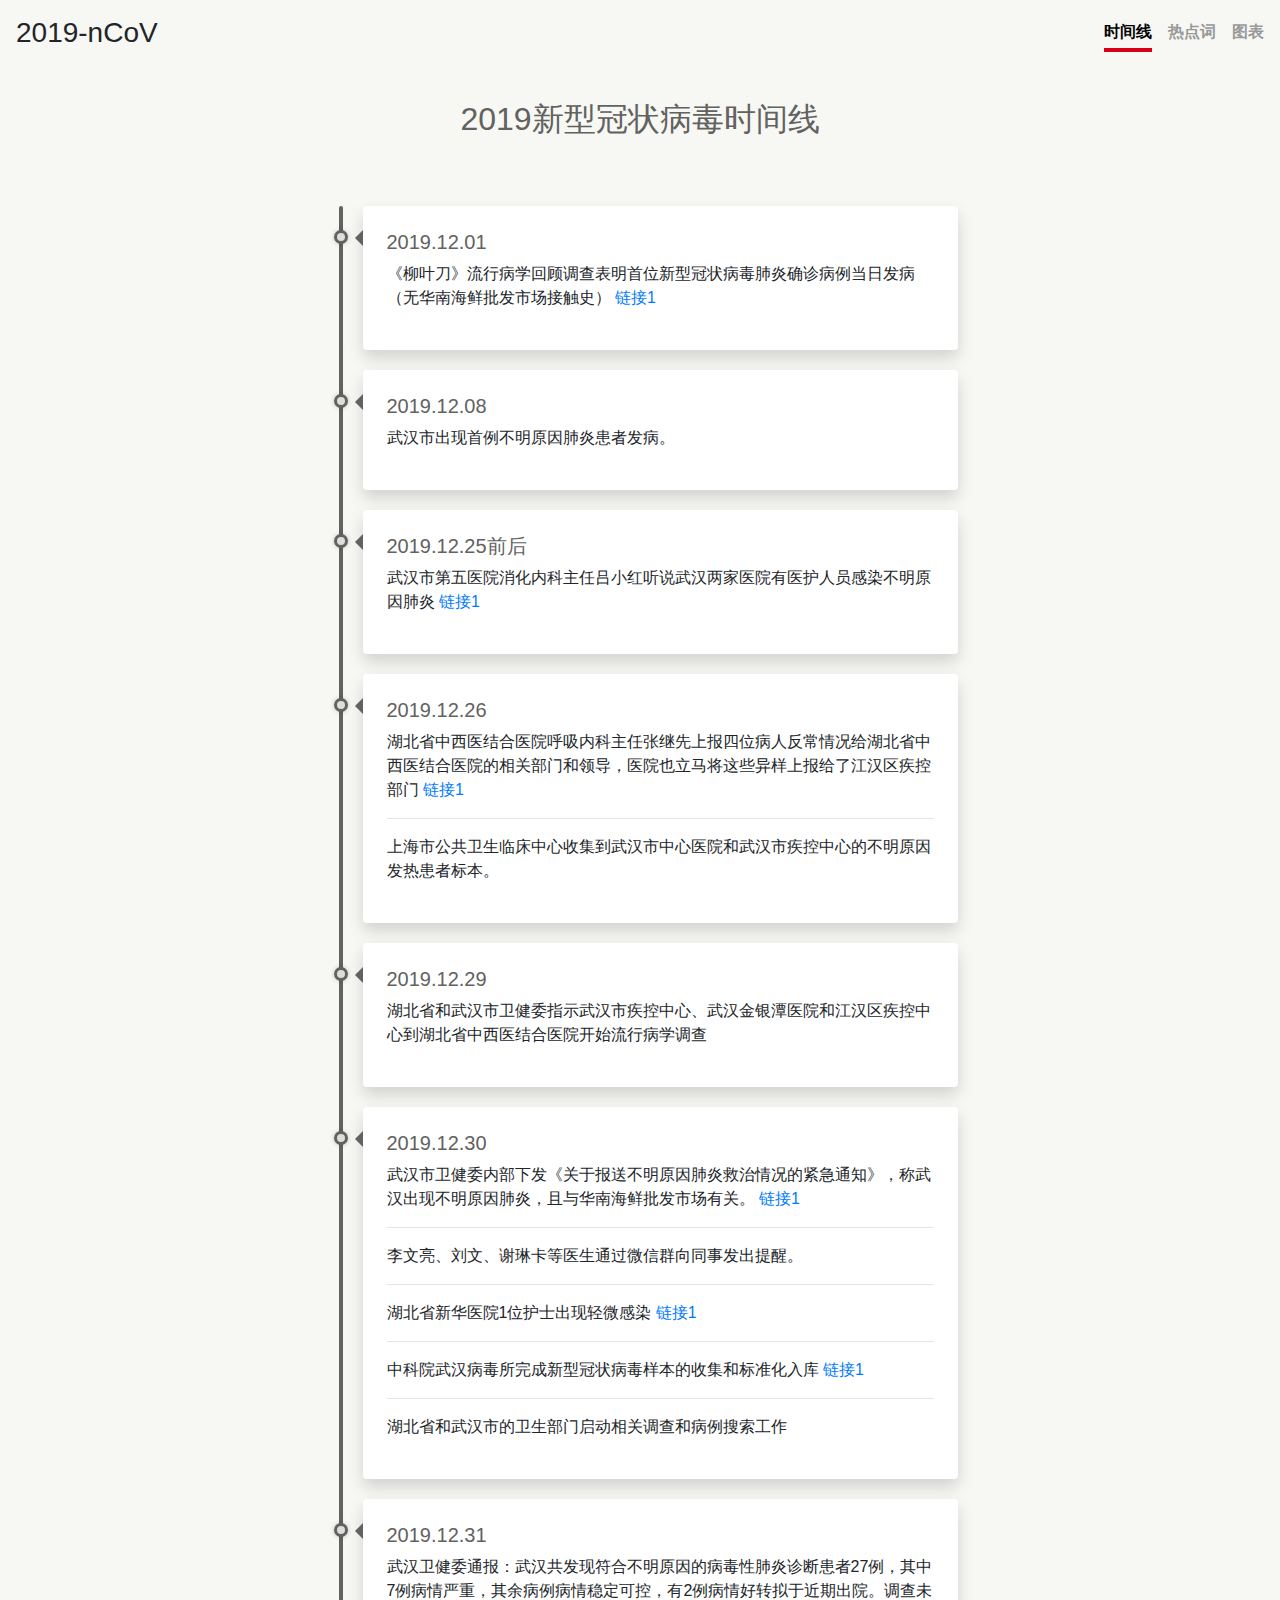
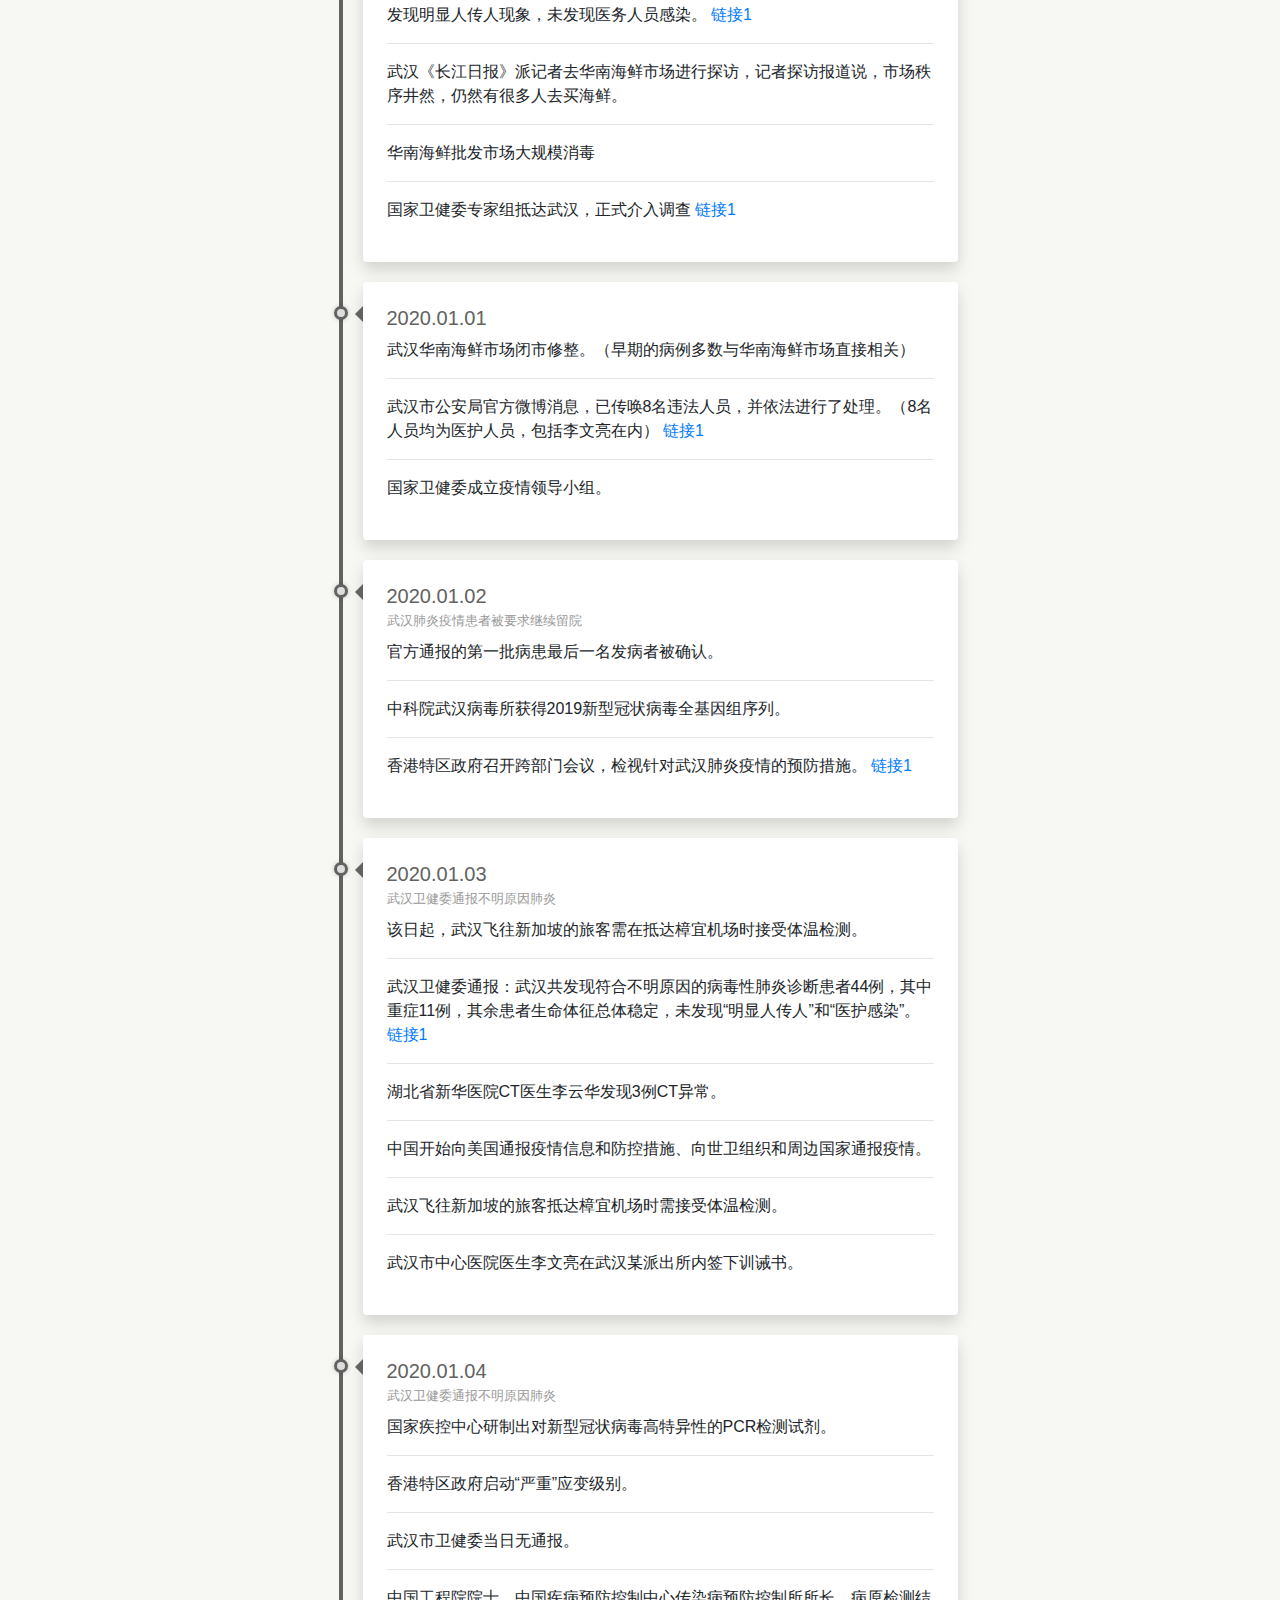
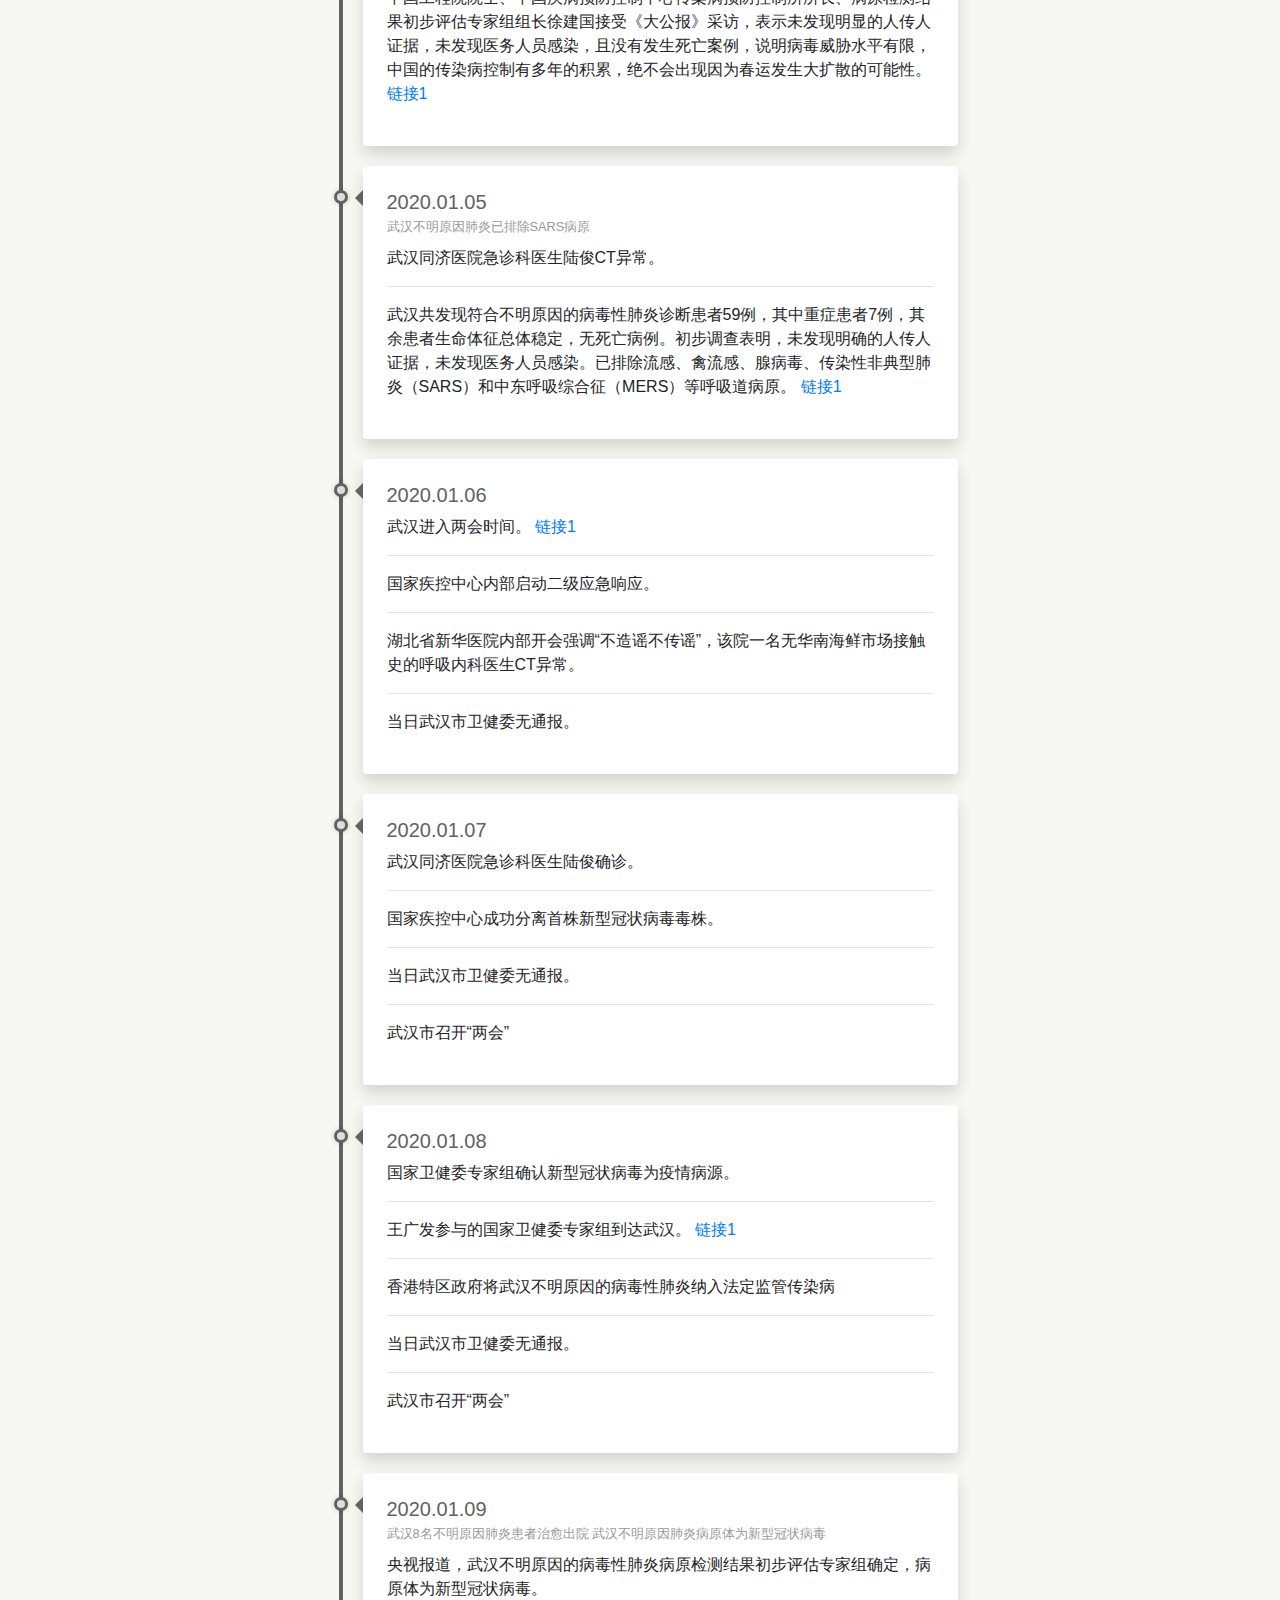
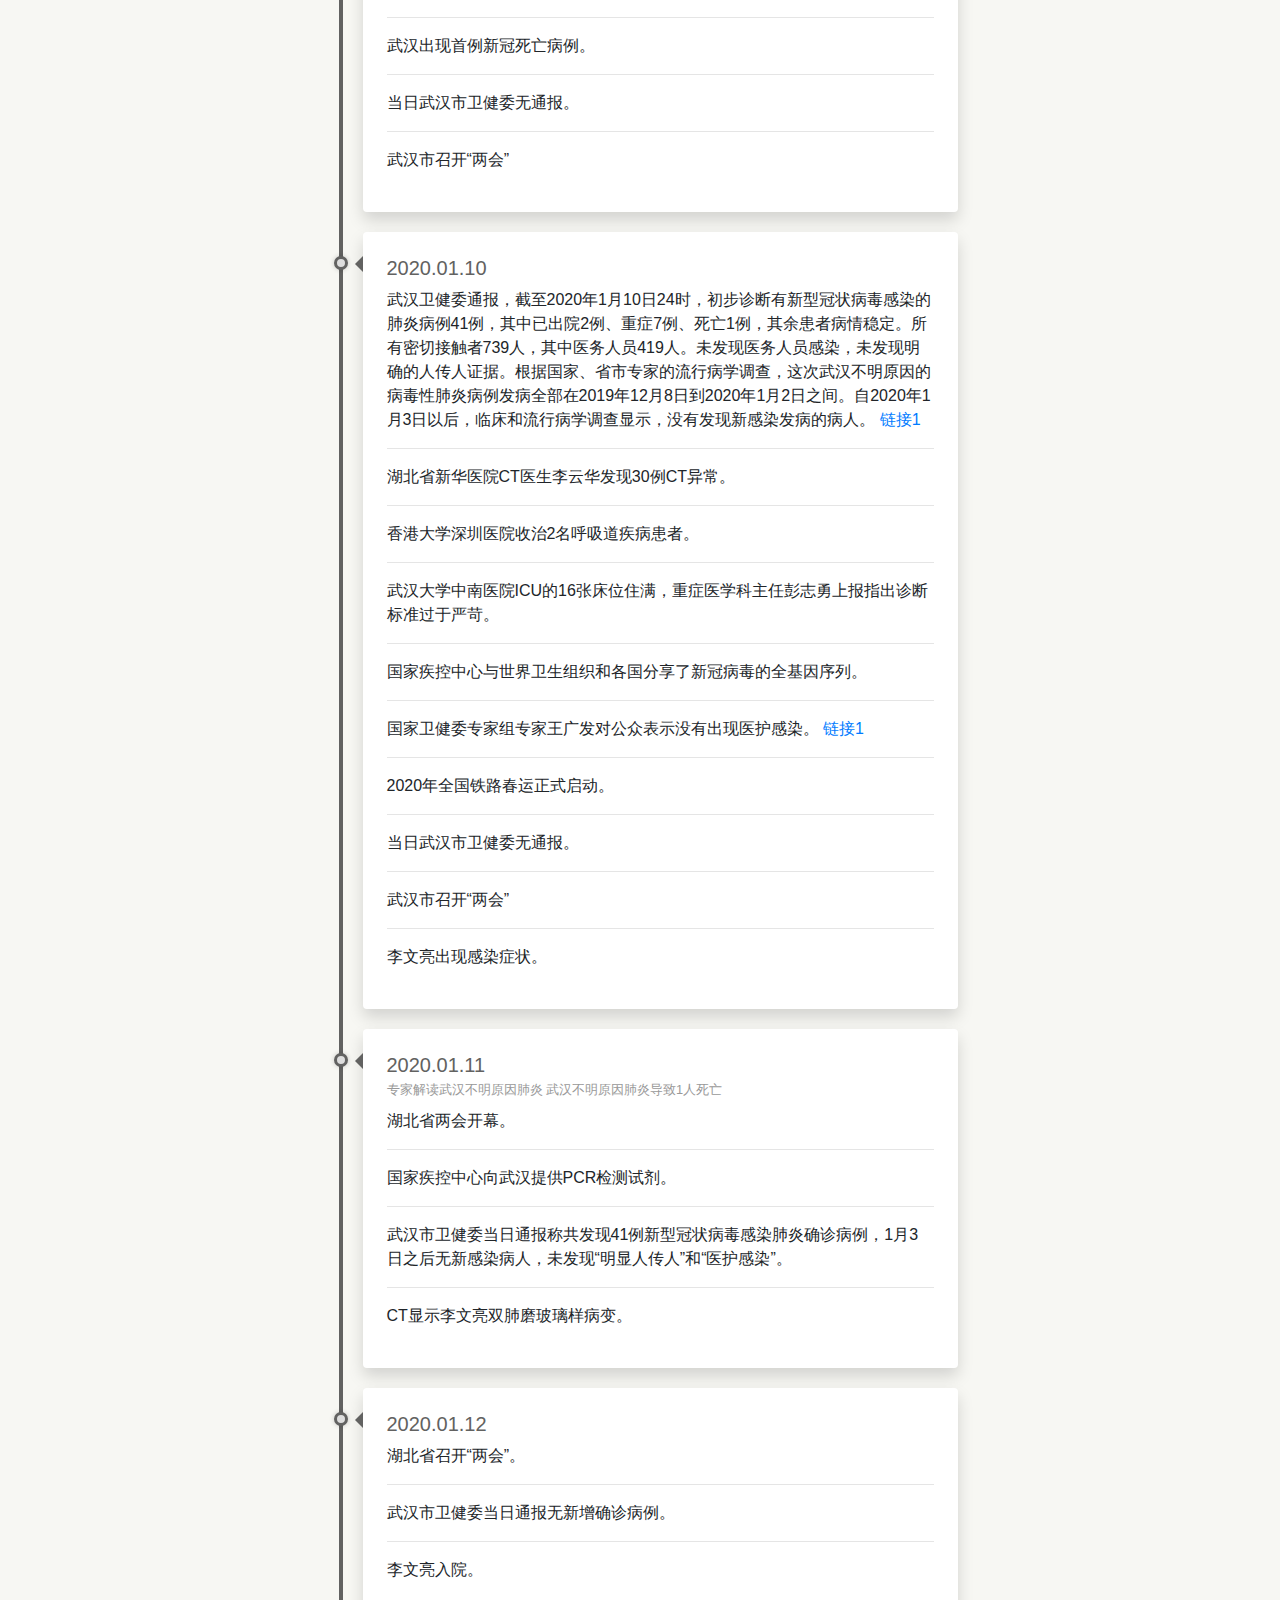
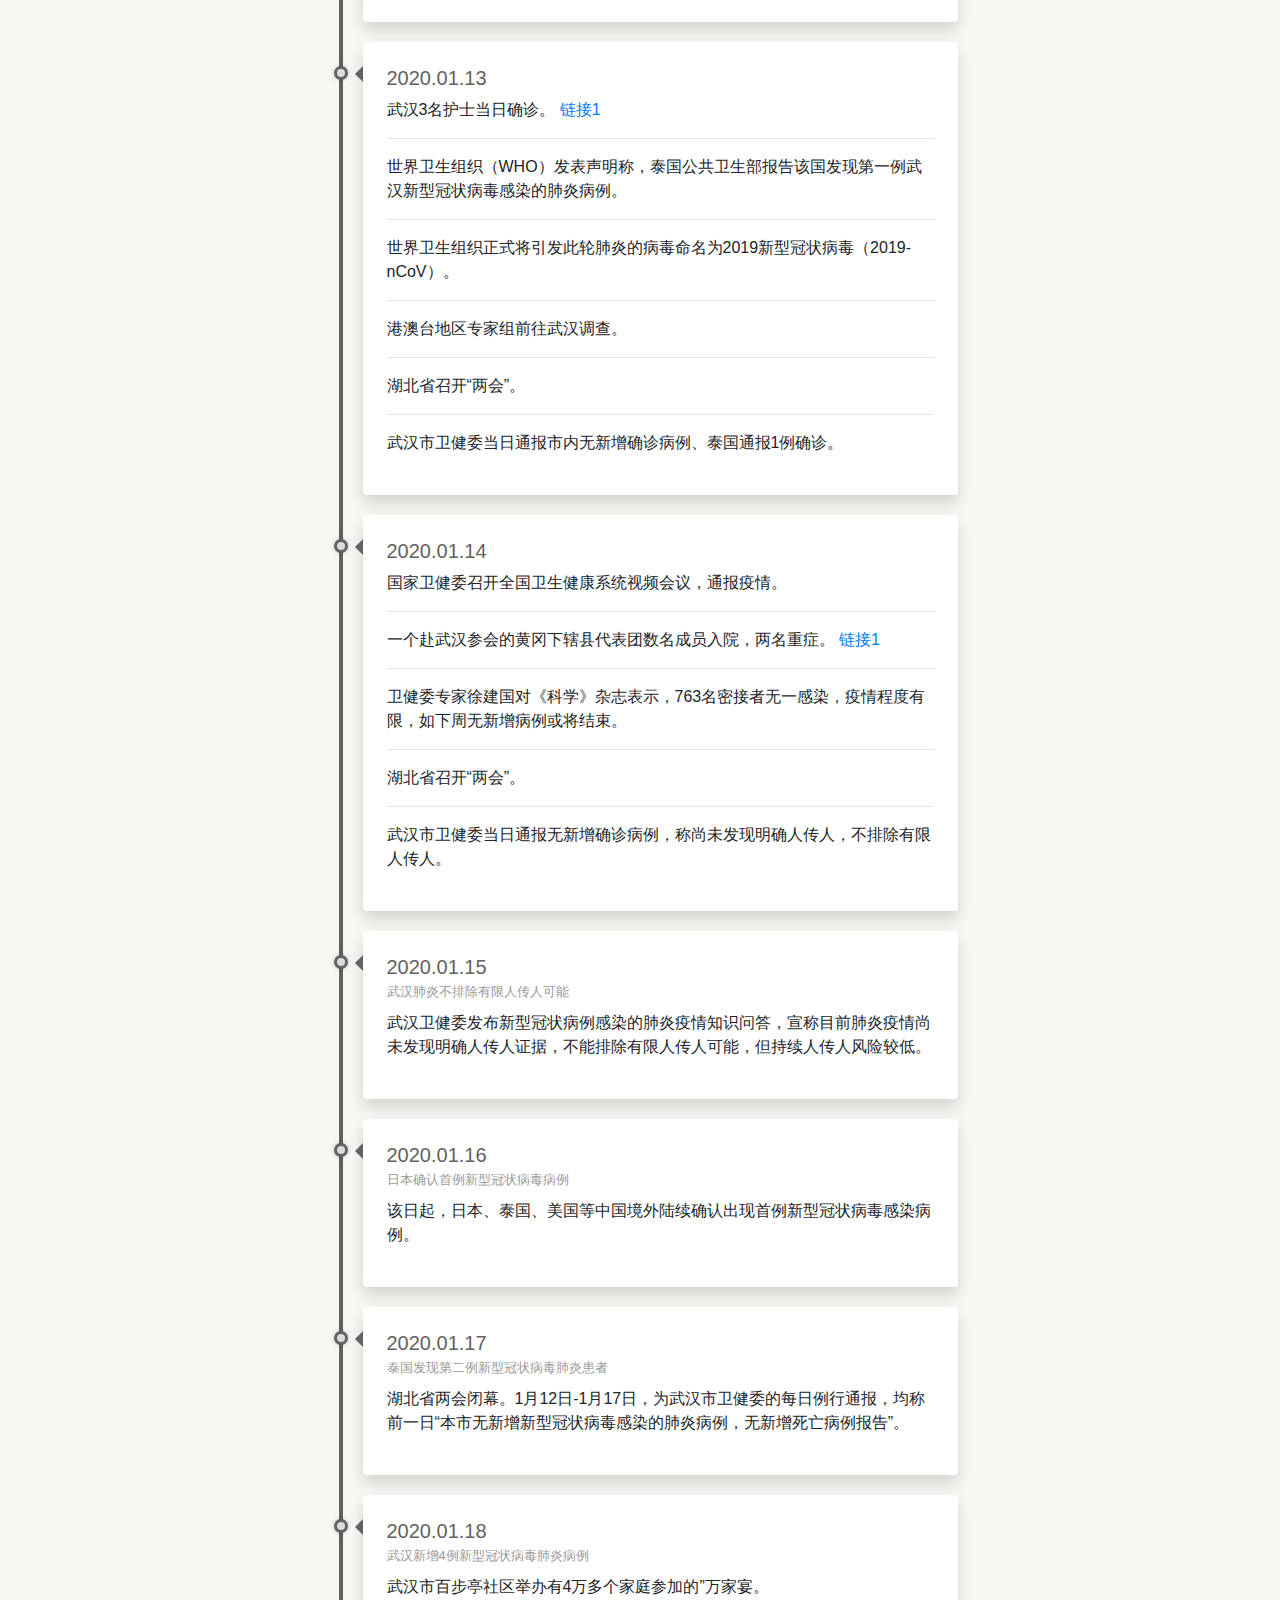
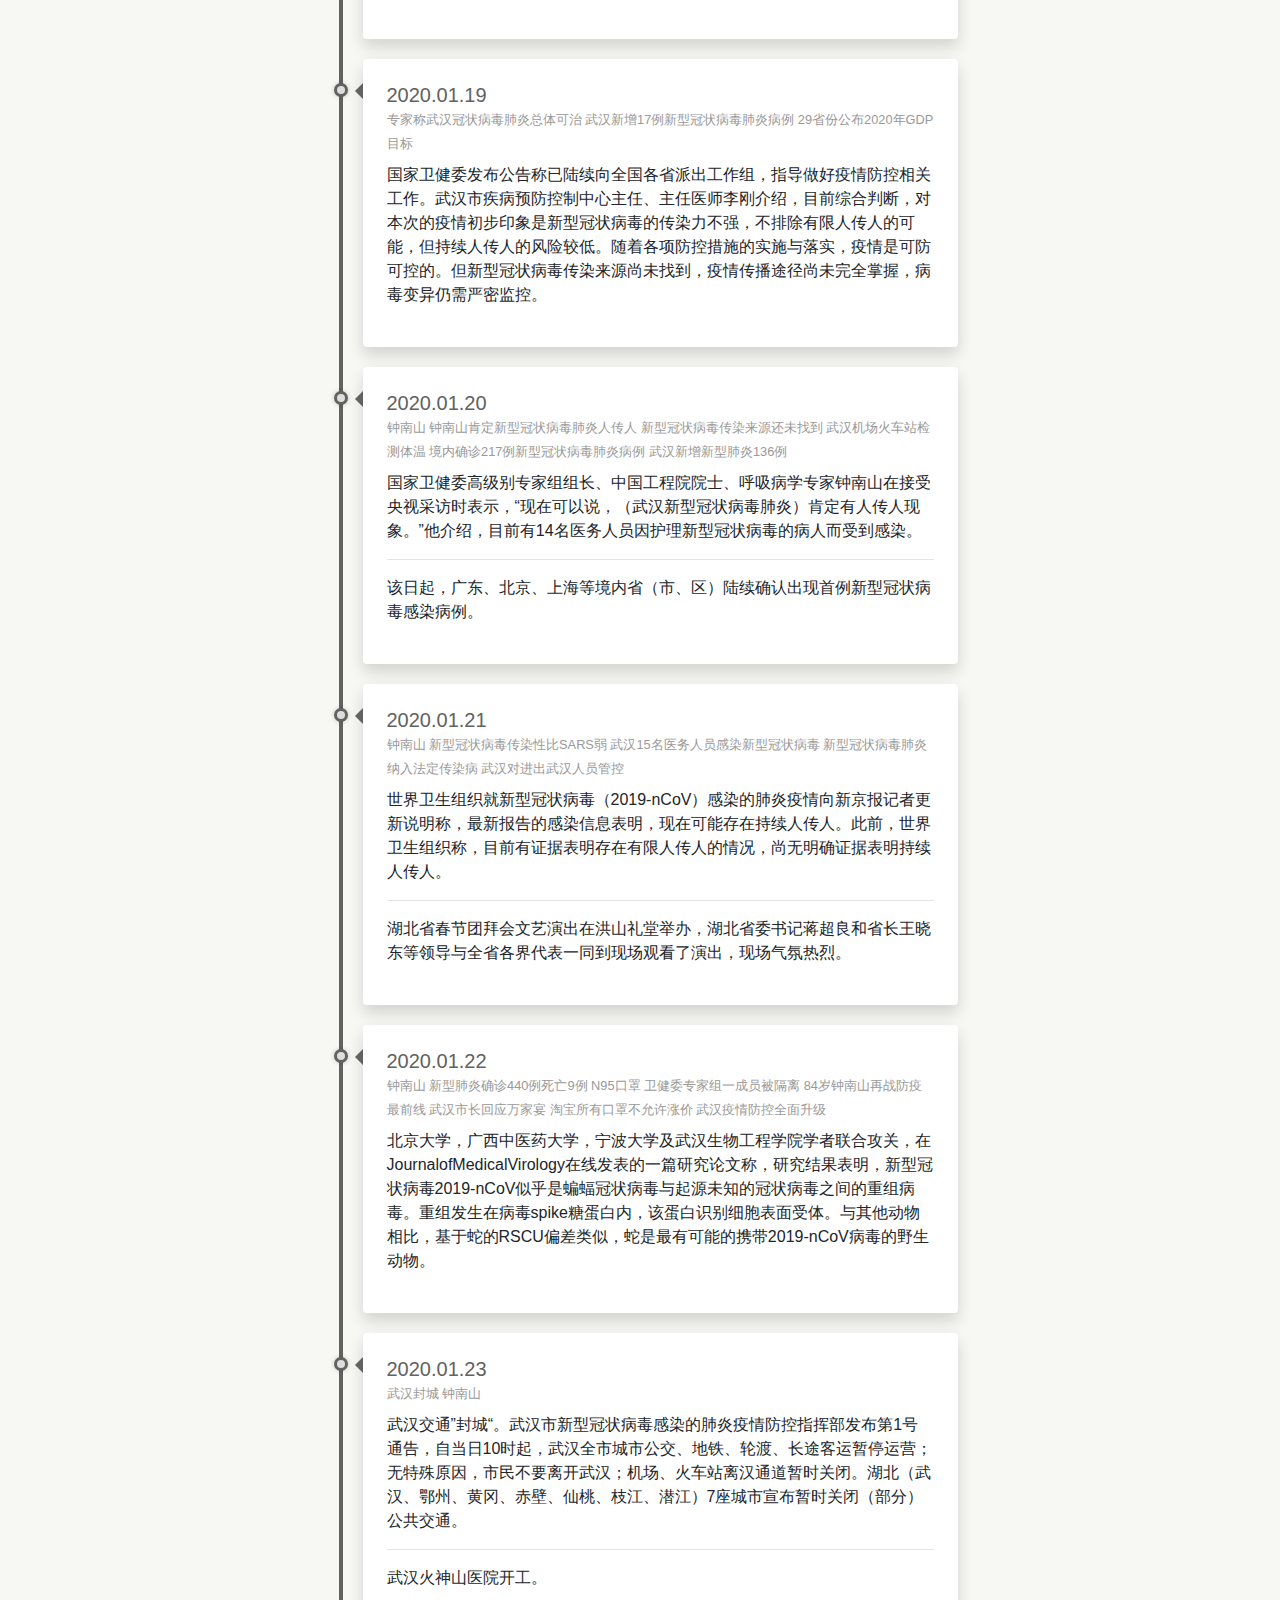
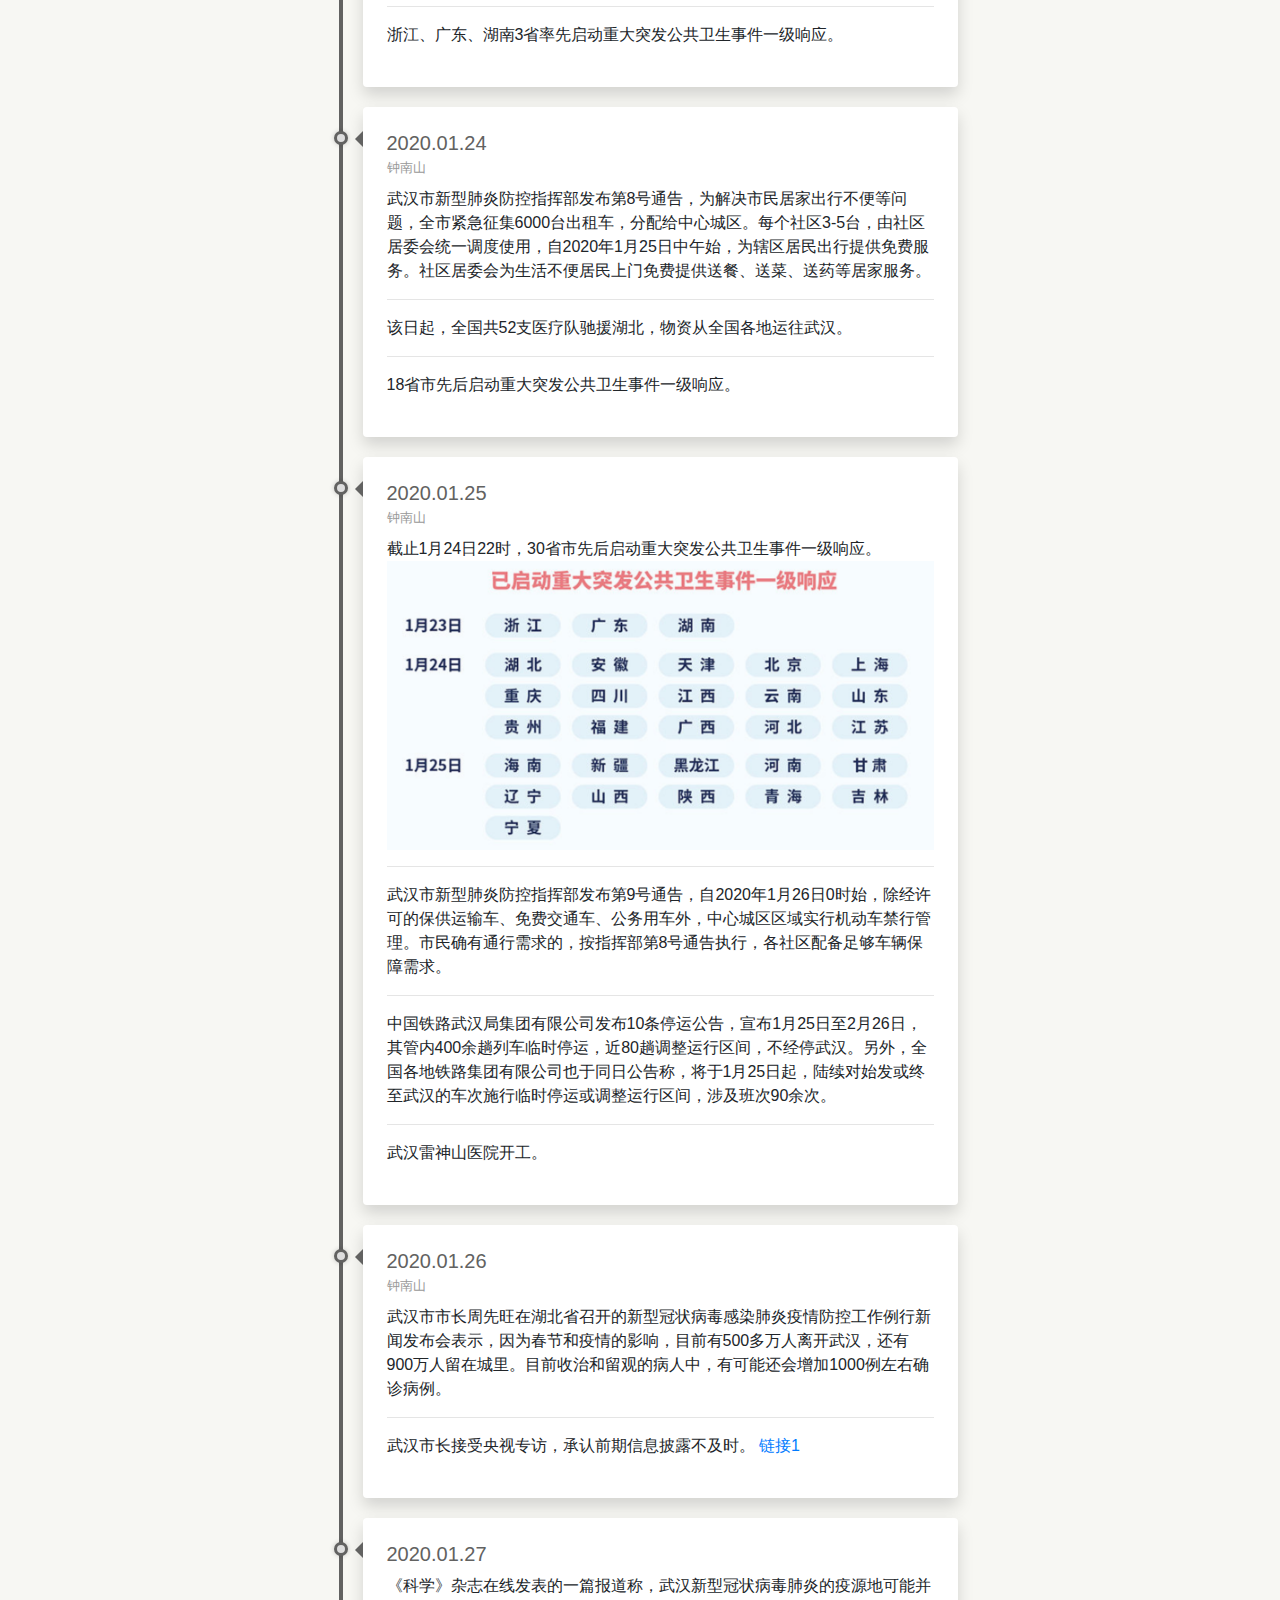
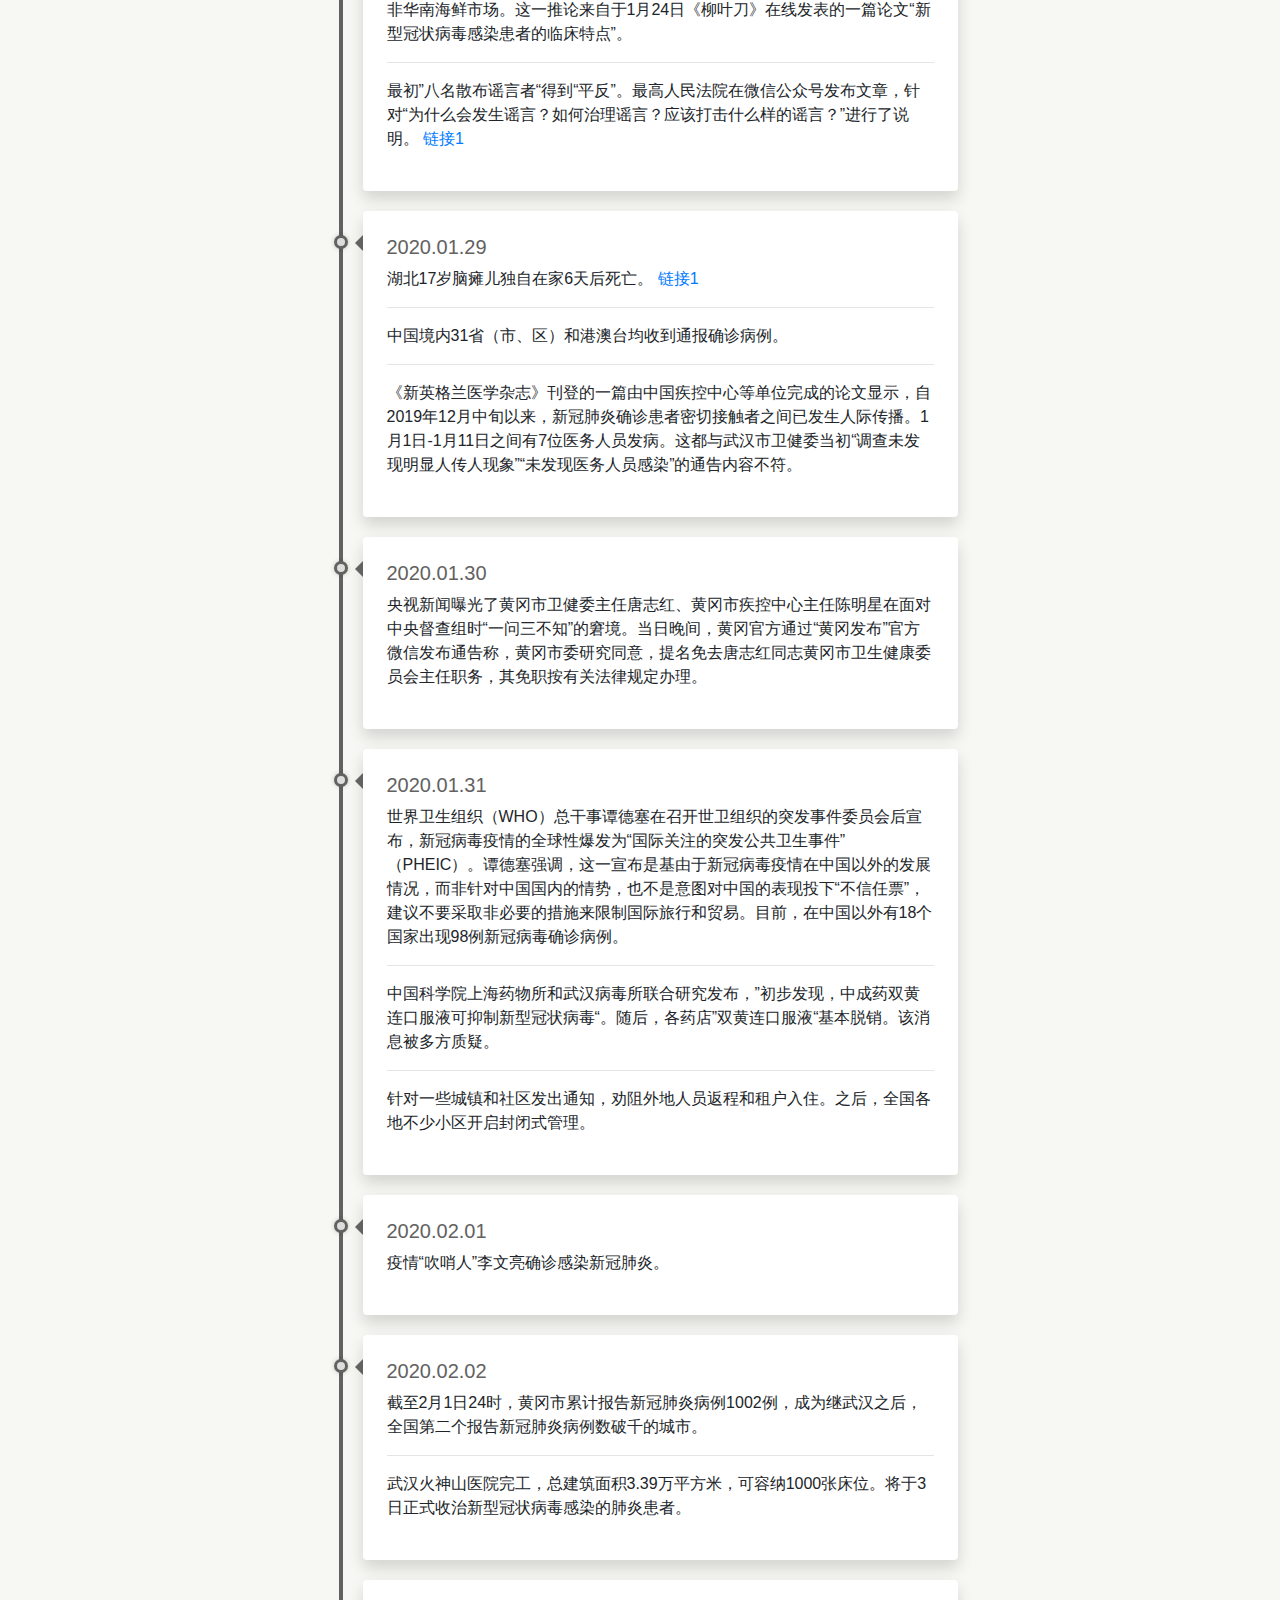
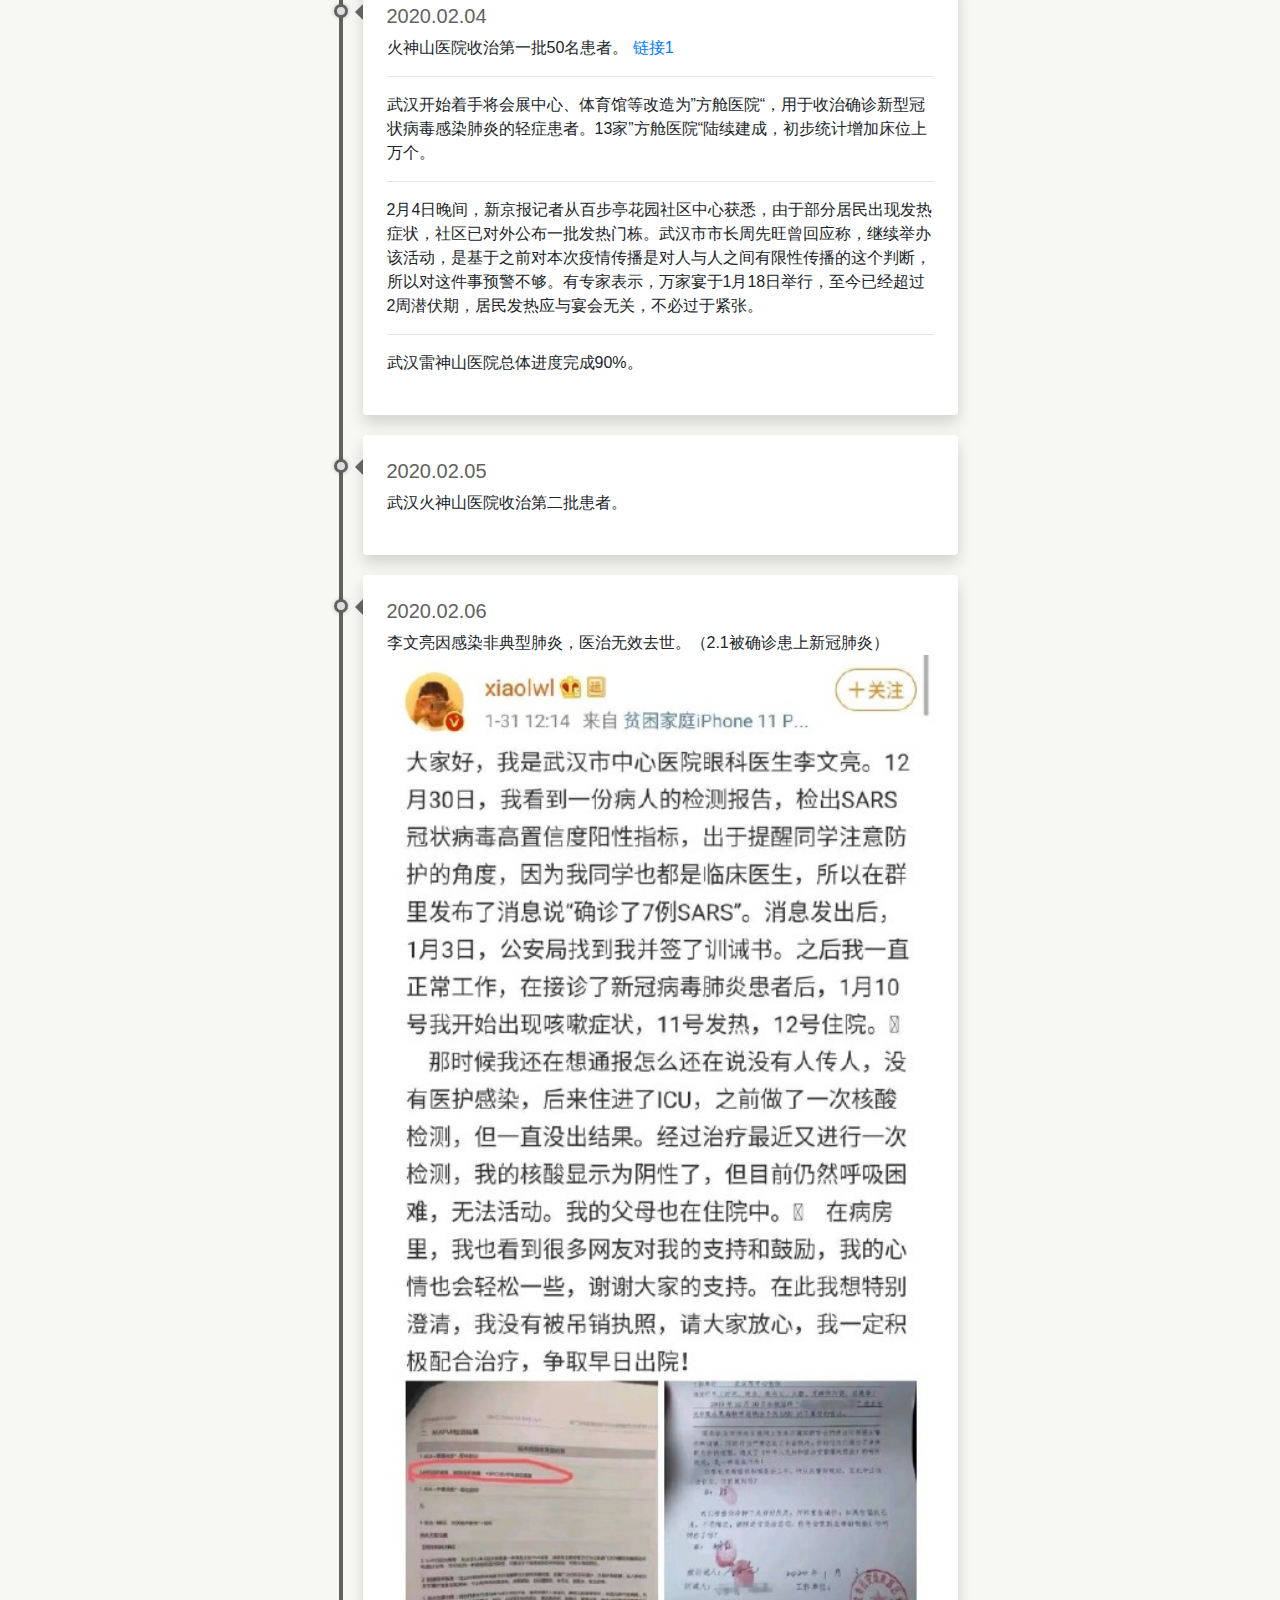
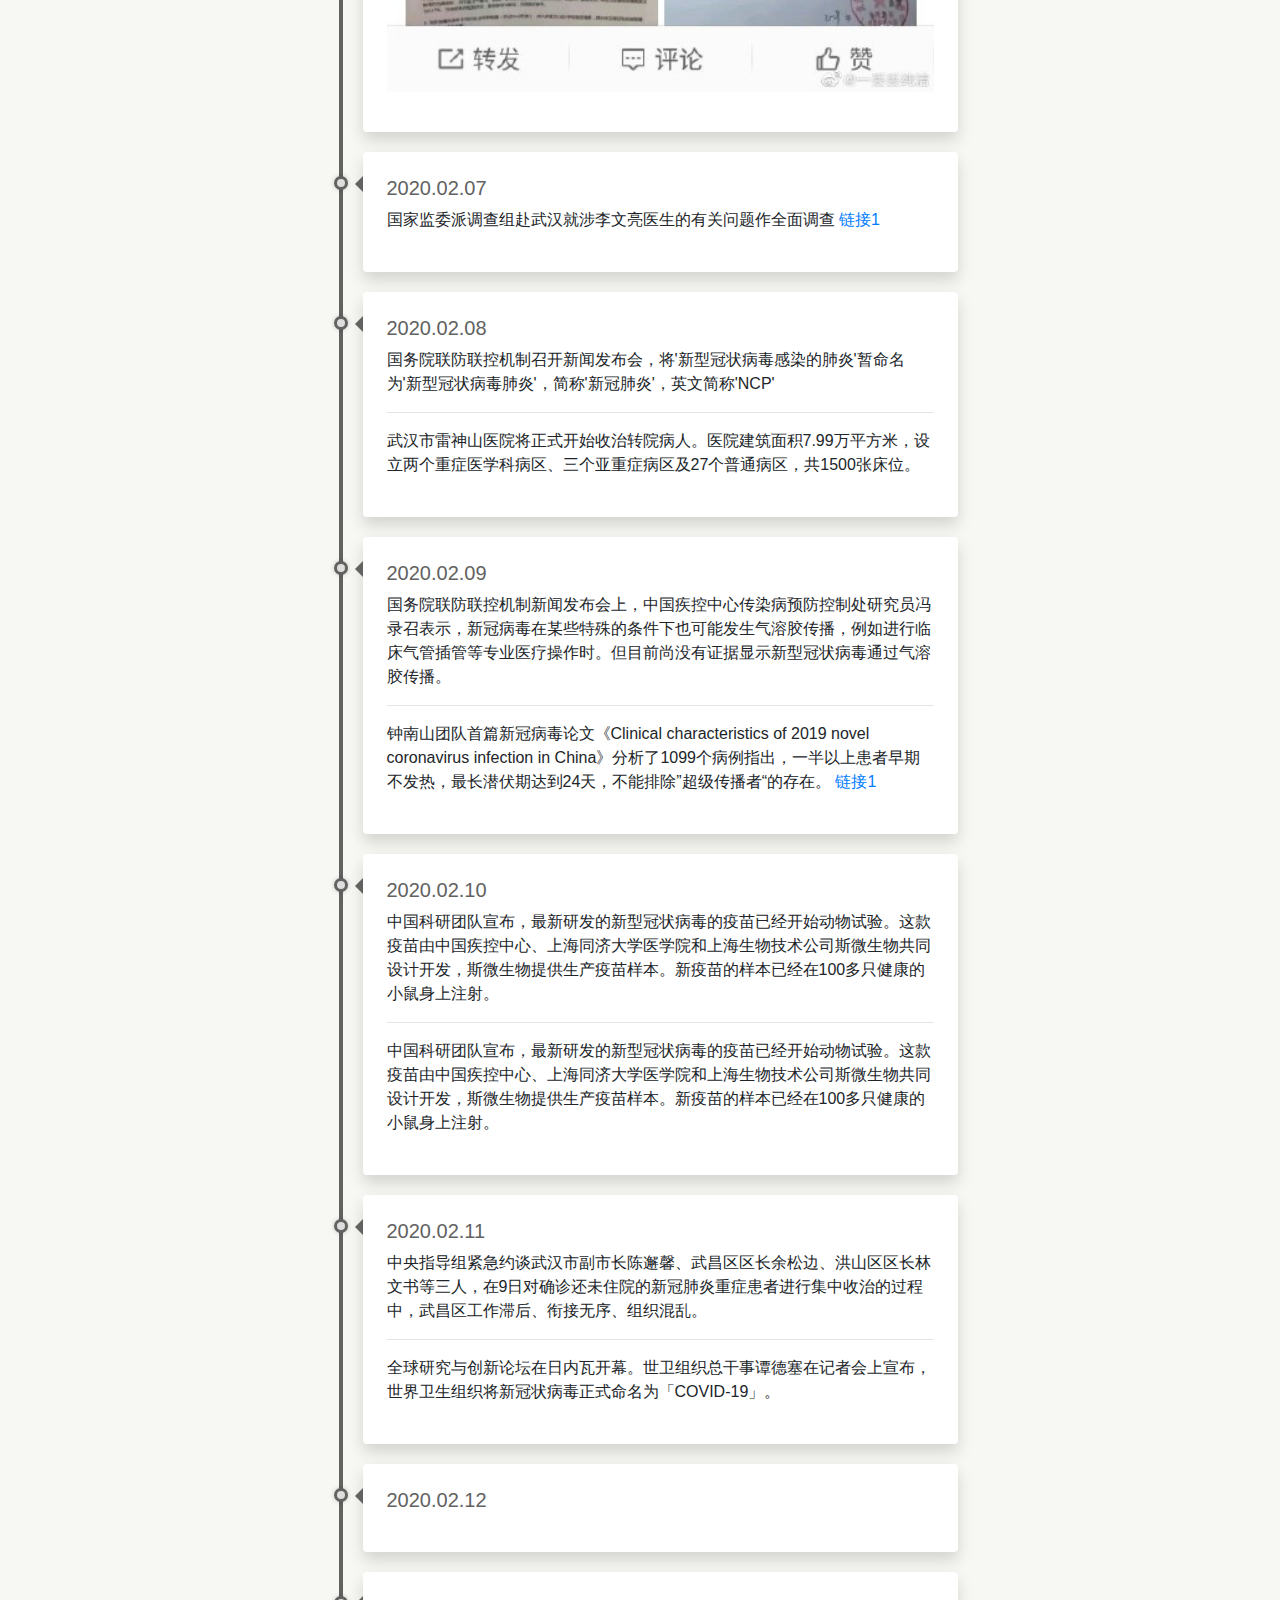
==== commit b1d600aa: "update events" ====
--- a/index.html
+++ b/index.html
@@ -1014,6 +1014,10 @@
         <p class="text-small mt-2 font-weight-light">
          中国科研团队宣布，最新研发的新型冠状病毒的疫苗已经开始动物试验。这款疫苗由中国疾控中心、上海同济大学医学院和上海生物技术公司斯微生物共同设计开发，斯微生物提供生产疫苗样本。新疫苗的样本已经在100多只健康的小鼠身上注射。
         </p>
+        <hr/>
+        <p class="text-small mt-2 font-weight-light">
+         中国科研团队宣布，最新研发的新型冠状病毒的疫苗已经开始动物试验。这款疫苗由中国疾控中心、上海同济大学医学院和上海生物技术公司斯微生物共同设计开发，斯微生物提供生产疫苗样本。新疫苗的样本已经在100多只健康的小鼠身上注射。
+        </p>
        </li>
        <li class="timeline-item bg-white rounded ml-3 p-4 shadow">
         <div class="timeline-arrow">
@@ -1023,6 +1027,10 @@
         </h2>
         <p class="text-small mt-2 font-weight-light">
          中央指导组紧急约谈武汉市副市长陈邂馨、武昌区区长余松边、洪山区区长林文书等三人，在9日对确诊还未住院的新冠肺炎重症患者进行集中收治的过程中，武昌区工作滞后、衔接无序、组织混乱。
+        </p>
+        <hr/>
+        <p class="text-small mt-2 font-weight-light">
+         全球研究与创新论坛在日内瓦开幕。世卫组织总干事谭德塞在记者会上宣布，世界卫生组织将新冠状病毒正式命名为「COVID-19」。
         </p>
        </li>
        <li class="timeline-item bg-white rounded ml-3 p-4 shadow">
